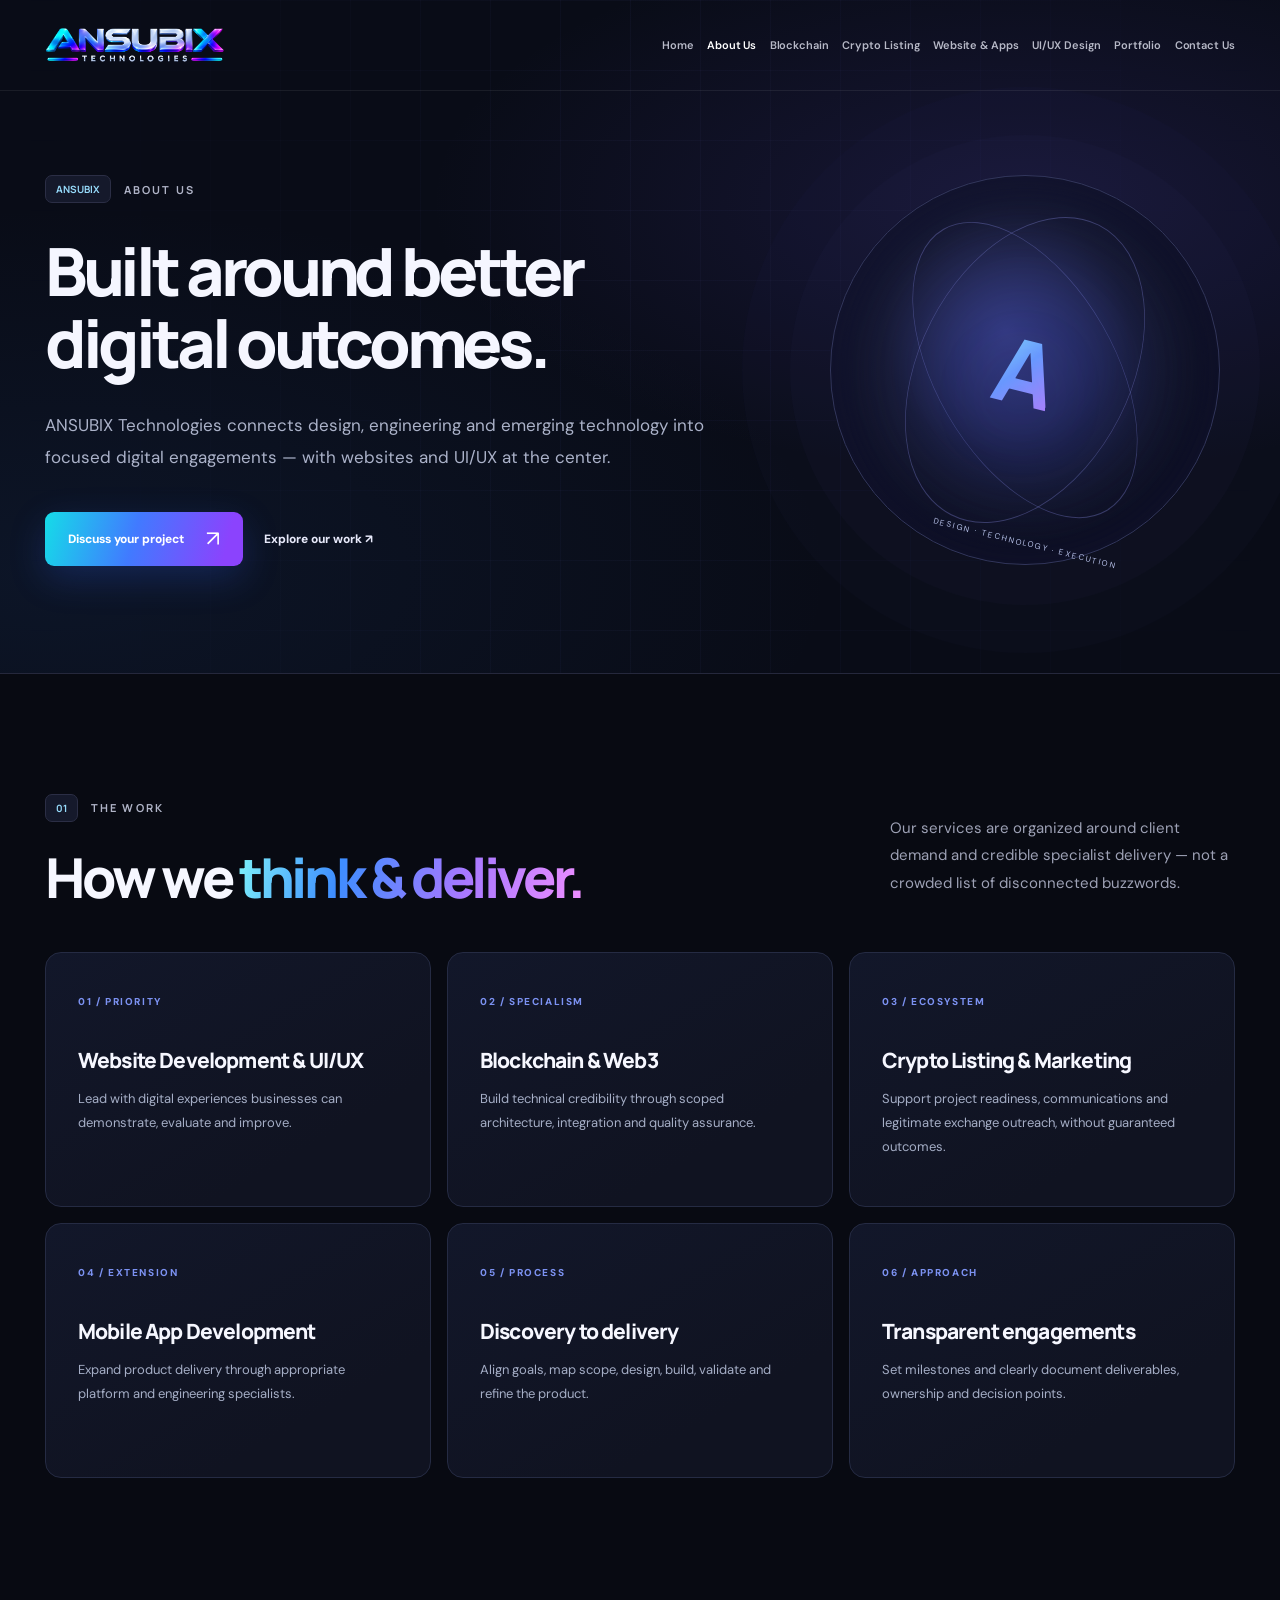
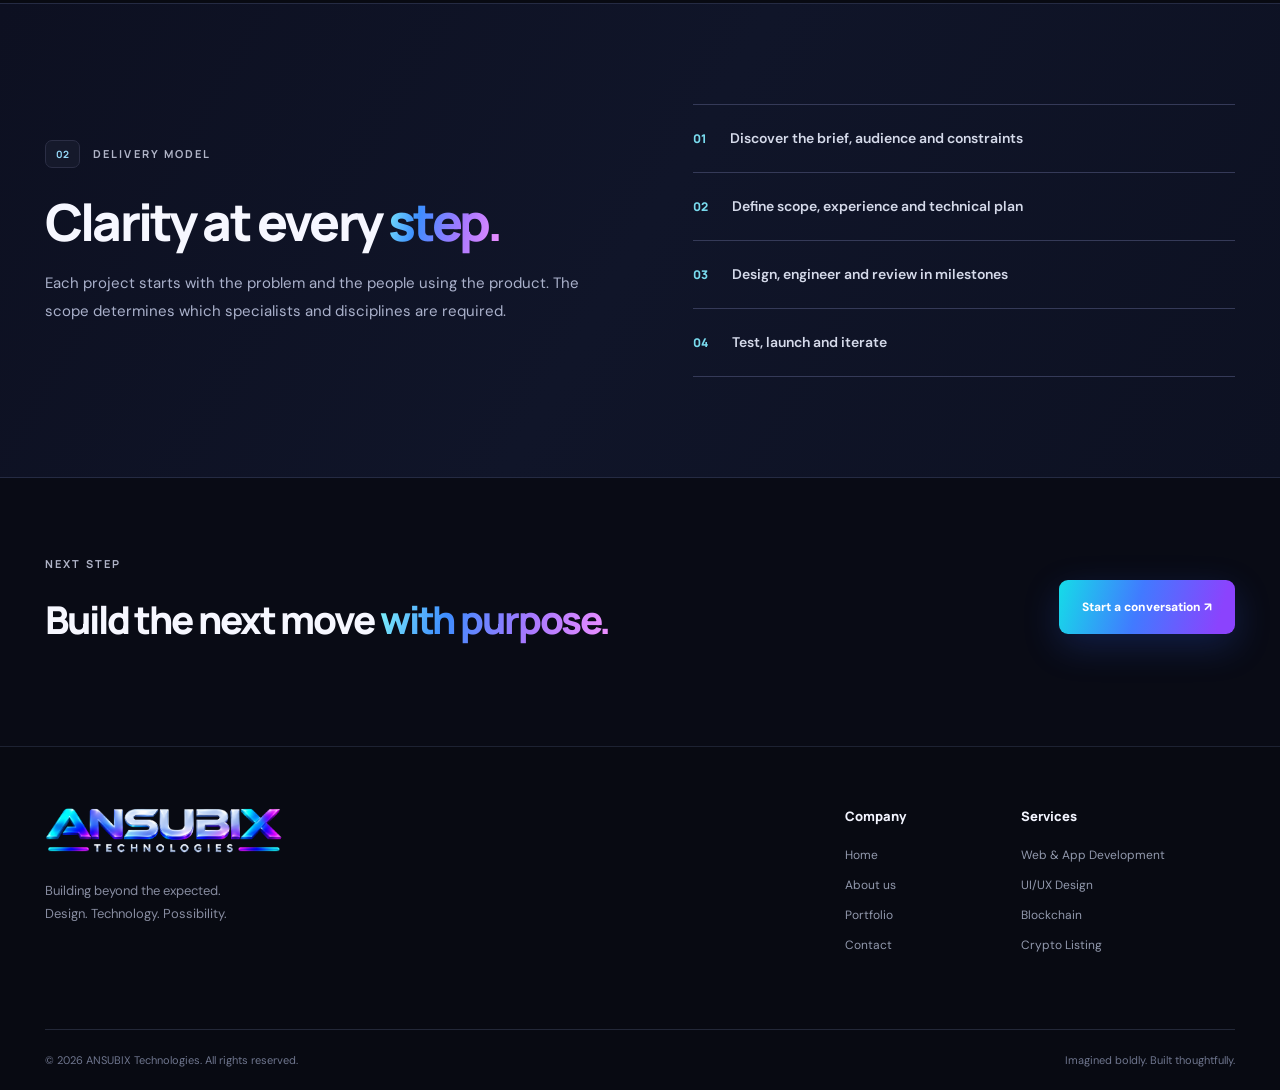
==== about.html @ 399b4d56 "Add files via upload" ====
<!DOCTYPE html>
<html lang="en"><head><meta charset="utf-8"><meta name="viewport" content="width=device-width, initial-scale=1"><meta name="theme-color" content="#080a12"><meta name="description" content="ANSUBIX Technologies connects design, engineering and emerging technology into focused digital engagements — with websites and UI/UX at the center."><title>Built around better digital outcomes. | ANSUBIX Technologies</title><link rel="icon" href="assets/images/brand-mark.svg" type="image/svg+xml"><link rel="preconnect" href="https://fonts.googleapis.com"><link rel="preconnect" href="https://fonts.gstatic.com" crossorigin><link href="https://fonts.googleapis.com/css2?family=DM+Sans:wght@400;500;600;700&family=Manrope:wght@400;500;600;700;800&display=swap" rel="stylesheet"><link rel="stylesheet" href="assets/css/style.css"><link rel="stylesheet" href="assets/css/inner-pages.css"></head>
<body class="interior-page"><a class="skip-link" href="#main">Skip to content</a><div class="site-shell"><header class="site-header" id="top">
<div class="container header-inner">
<a aria-label="ANSUBIX Technologies home" class="brand" href="index.html">
<img alt="ANSUBIX Technologies" height="46" src="assets/images/ansubix-wordmark.png" width="232"/>
</a>
<nav aria-label="Main navigation" class="main-nav" id="main-nav"><a href="index.html">Home</a><a aria-current="page" href="about.html">About Us</a><a href="blockchain-development.html">Blockchain</a><a href="crypto-listing.html">Crypto Listing</a><a href="website-app-development.html">Website &amp; Apps</a><a href="ui-ux-design.html">UI/UX Design</a><a href="portfolio.html">Portfolio</a><a href="contact.html">Contact Us</a><a class="nav-mobile-cta" href="contact.html">Start a project ↗</a></nav>
<a class="nav-cta" href="contact.html">Discuss a project ↗</a>
<button aria-controls="main-nav" aria-expanded="false" aria-label="Open menu" class="menu-toggle" type="button"><span></span><span></span><span></span></button>
</div>
</header>
<main id="main"><section class="page-hero"><div class="page-hero-mesh" aria-hidden="true"></div><div class="container page-hero-grid"><div class="page-hero-copy reveal"><p class="section-label"><span class="label-box">ANSUBIX</span> ABOUT US</p><h1>Built around better digital outcomes.</h1><p>ANSUBIX Technologies connects design, engineering and emerging technology into focused digital engagements — with websites and UI/UX at the center.</p><div class="hero-actions"><a class="btn btn-primary" href="contact.html">Discuss your project <span class="btn-arrow" aria-hidden="true">↗</span></a><a class="btn btn-ghost" href="portfolio.html">Explore our work ↗</a></div></div><div class="page-hero-visual reveal" aria-hidden="true"><div class="visual-halo"></div><div class="visual-mono">A</div><span class="visual-caption">DESIGN · TECHNOLOGY · EXECUTION</span></div></div></section>
<section class="section inner-content"><div class="container"><div class="section-heading-row reveal"><div><p class="section-label"><span class="label-box">01</span> THE WORK</p><h2>How we <span class="gradient-text">think & deliver.</span></h2></div><p class="section-lead">Our services are organized around client demand and credible specialist delivery — not a crowded list of disconnected buzzwords.</p></div><div class="detail-grid three-col"><div class="detail-card reveal"><span class="detail-card-number">01 / PRIORITY</span><h3>Website Development &amp; UI/UX</h3><p>Lead with digital experiences businesses can demonstrate, evaluate and improve.</p></div><div class="detail-card reveal"><span class="detail-card-number">02 / SPECIALISM</span><h3>Blockchain &amp; Web3</h3><p>Build technical credibility through scoped architecture, integration and quality assurance.</p></div><div class="detail-card reveal"><span class="detail-card-number">03 / ECOSYSTEM</span><h3>Crypto Listing &amp; Marketing</h3><p>Support project readiness, communications and legitimate exchange outreach, without guaranteed outcomes.</p></div><div class="detail-card reveal"><span class="detail-card-number">04 / EXTENSION</span><h3>Mobile App Development</h3><p>Expand product delivery through appropriate platform and engineering specialists.</p></div><div class="detail-card reveal"><span class="detail-card-number">05 / PROCESS</span><h3>Discovery to delivery</h3><p>Align goals, map scope, design, build, validate and refine the product.</p></div><div class="detail-card reveal"><span class="detail-card-number">06 / APPROACH</span><h3>Transparent engagements</h3><p>Set milestones and clearly document deliverables, ownership and decision points.</p></div></div></div></section><section class="section secondary-band" id="process"><div class="container split-detail"><div><p class="section-label"><span class="label-box">02</span> DELIVERY MODEL</p><h2>Clarity at every <span class="gradient-text">step.</span></h2><p class="inner-lead">Each project starts with the problem and the people using the product. The scope determines which specialists and disciplines are required.</p></div><div class="step-list"><div><b>01</b><span>Discover the brief, audience and constraints</span></div><div><b>02</b><span>Define scope, experience and technical plan</span></div><div><b>03</b><span>Design, engineer and review in milestones</span></div><div><b>04</b><span>Test, launch and iterate</span></div></div></div></section>
<section class="mini-cta"><div class="container mini-cta-content"><div><p class="section-label">NEXT STEP</p><h2>Build the next move <span class="gradient-text">with purpose.</span></h2></div><a href="contact.html" class="btn btn-primary">Start a conversation ↗</a></div></section></main><footer class="footer"><div class="container"><div class="footer-main"><div class="footer-brand"><img alt="ANSUBIX Technologies" height="48" src="assets/images/ansubix-wordmark.png" width="250"/><p>Building beyond the expected.<br/>Design. Technology. Possibility.</p></div><div class="footer-links"><div><strong>Company</strong><a href="index.html">Home</a><a href="about.html">About us</a><a href="portfolio.html">Portfolio</a><a href="contact.html">Contact</a></div><div><strong>Services</strong><a href="website-app-development.html">Web &amp; App Development</a><a href="ui-ux-design.html">UI/UX Design</a><a href="blockchain-development.html">Blockchain</a><a href="crypto-listing.html">Crypto Listing</a></div></div></div><div class="footer-bottom"><span>© <span id="year">2026</span> ANSUBIX Technologies. All rights reserved.</span><span>Imagined boldly. Built thoughtfully.</span></div></div></footer></div><script src="assets/js/main.js" defer></script></body></html>
---- assets/css/style.css ----
:root{--bg:#080a12;--bg2:#0b0e1a;--card:#101321;--border:rgba(199,207,255,.105);--text:#f6f7ff;--muted:#979bab;--cyan:#32eaf0;--blue:#367bff;--violet:#8850ff;--magenta:#df4cff;--green:#94f2b7;--max:1260px;--radius:24px}
*{box-sizing:border-box}html{scroll-behavior:smooth;scroll-padding-top:85px}body{margin:0;background:var(--bg);color:var(--text);font-family:'DM Sans',Arial,sans-serif;line-height:1.5;-webkit-font-smoothing:antialiased}a{color:inherit;text-decoration:none}button,input,textarea,select{font:inherit}button{cursor:pointer}img,svg{max-width:100%}::selection{background:#7164fc;color:#fff}.container{width:min(var(--max),calc(100% - 90px));margin-inline:auto}.site-shell{overflow:hidden}.skip-link{position:absolute;top:-60px;left:20px;z-index:200;background:white;color:black;padding:12px}.skip-link:focus{top:12px}.gradient-text{background:linear-gradient(105deg,#79eafa 3%,#3e8dff 30%,#a778ff 65%,#ec8eff 98%);background-clip:text;-webkit-background-clip:text;color:transparent}.section{padding:126px 0}.section-label{font:700 11px/1 'Manrope',sans-serif;letter-spacing:2.1px;color:#b0b4c7;display:flex;align-items:center;gap:13px;margin:0 0 24px}.label-box{font-size:10px;letter-spacing:0;background:#15192b;border:1px solid #2b2e45;color:#96dafa;padding:8px 10px;border-radius:7px}.section h2{font:800 clamp(40px,4.3vw,65px)/1.13 'Manrope',sans-serif;letter-spacing:-3.4px;margin:0}.section-heading-row{display:flex;align-items:flex-end;justify-content:space-between;gap:40px;margin-bottom:55px}.section-lead{max-width:345px;color:#9da1b5;font-size:15px;line-height:1.85;margin:0 0 10px}.reveal{opacity:1;transform:none;transition:opacity .8s ease,transform .8s cubic-bezier(.2,.8,.2,1)}.reveal.in-view{opacity:1;transform:translateY(0)}
/* navigation */
.site-header{height:91px;position:absolute;top:0;left:0;right:0;z-index:100;border-bottom:1px solid rgba(255,255,255,.07)}.site-header.scrolled{position:fixed;height:79px;background:rgba(8,10,18,.92);border-color:rgba(255,255,255,.09);backdrop-filter:blur(20px);-webkit-backdrop-filter:blur(20px)}.header-inner{height:100%;display:flex;align-items:center;justify-content:space-between;gap:40px}.brand{display:flex;align-items:center;min-width:218px}.brand img{width:218px;height:auto;display:block}.main-nav{display:flex;align-items:center;gap:37px;margin-left:auto}.main-nav>a{color:#b7b9c7;font-size:13px;font-weight:600;white-space:nowrap;transition:color .25s}.main-nav>a:hover,.main-nav>a:focus-visible{color:#fff}.nav-cta{display:inline-flex;gap:18px;align-items:center;border:1px solid rgba(136,145,207,.34);border-radius:100px;padding:13px 18px 13px 22px;font-weight:700;font-size:12px;white-space:nowrap;transition:background .2s,border-color .2s}.nav-cta span{font-size:18px;line-height:1}.nav-cta:hover{background:rgba(101,84,211,.2);border-color:#7469be}.nav-mobile-cta{display:none!important}.menu-toggle{display:none;border:0;color:white;background:none}
/* hero */
.hero{position:relative;min-height:818px;padding-top:91px;background:radial-gradient(ellipse at 69% 36%,rgba(32,38,103,.14),transparent 39%),linear-gradient(180deg,#090b15 0%,#080a12 93%);isolation:isolate}.hero-dots{position:absolute;inset:0;z-index:-1;background-image:radial-gradient(rgba(158,155,233,.13) .8px,transparent .8px);background-size:31px 31px;mask-image:linear-gradient(90deg,transparent 5%,black 45%,black 80%,transparent)}.hero-glow{position:absolute;pointer-events:none;filter:blur(120px);border-radius:50%;opacity:.3;z-index:-1}.hero-glow-one{width:530px;height:300px;right:5%;top:100px;background:#4048ec}.hero-glow-two{width:400px;height:200px;right:19%;bottom:60px;background:#8c29b4;opacity:.18}.hero-layout{min-height:665px;display:grid;grid-template-columns:1.09fr 1fr;align-items:center;gap:30px;position:relative}.hero-copy{padding-top:24px;z-index:5}.eyebrow{display:flex;align-items:center;gap:10px;font-size:10px;font-weight:700;letter-spacing:2.2px;color:#bfc2d9;white-space:nowrap}.status-dot{background:#74f3c1;width:7px;height:7px;box-shadow:0 0 12px #48d5ae;border-radius:50%}.eyebrow-line{height:1px;width:60px;background:linear-gradient(90deg,#4c527e,transparent)}.hero h1{font:800 clamp(54px,5.1vw,78px)/1.155 'Manrope',sans-serif;letter-spacing:-5px;margin:29px 0 24px;white-space:nowrap}.subtle-heading{color:#fff}.period{color:#8660fd}.hero-description{font-size:15px;line-height:1.9;color:#a3a7ba;max-width:553px;margin:0}.hero-actions{display:flex;gap:15px;align-items:center;margin-top:37px}.btn{display:inline-flex;align-items:center;justify-content:center;gap:22px;white-space:nowrap;border:0;font-size:12px;line-height:1;font-weight:800;min-height:54px;padding:0 23px;border-radius:9px;transition:transform .25s,box-shadow .25s,background .25s}.btn:hover{transform:translateY(-3px)}.btn-primary{background:linear-gradient(105deg,#15dce8 0%,#417aff 45%,#8b43fd 90%);color:#fff;box-shadow:0 12px 36px rgba(51,99,250,.22)}.btn-primary:hover{box-shadow:0 15px 38px rgba(92,80,255,.36)}.btn-arrow{font-size:22px;font-weight:400;line-height:0}.btn-ghost{padding:0 7px;background:transparent;color:#e7e9fa}.btn-ghost span{font-size:20px;font-weight:400}.btn-ghost:hover{color:#6bdfff}.hero-footnote{display:flex;align-items:center;gap:12px;font-size:11px;color:#8b8ea4;letter-spacing:.5px;margin-top:56px}.hero-footnote b{color:#5e6079;margin:0 5px;font-weight:400}.orbit-icon{font-size:20px;color:#7f83f9}.hero-scroll-row{height:60px;display:flex;align-items:center;gap:20px;color:#666d86;font-size:10px;letter-spacing:1.7px;font-weight:800}.scroll-line{width:95px;height:1px;background:linear-gradient(90deg,#434d8c,transparent)}.scroll-index{margin-left:auto;color:#777e94;letter-spacing:1px}
/* dimensional hero art */
.hero-art{height:590px;position:relative;overflow:visible;transform-style:preserve-3d;perspective:800px}.halo{position:absolute;top:50%;left:50%;border:1px solid rgba(76,114,253,.16);border-radius:50%;transform:translate(-50%,-50%) rotate(-22deg)}.halo-a{width:575px;height:490px}.halo-b{width:480px;height:390px;border-color:rgba(143,70,243,.2)}.halo-c{width:355px;height:290px;border-style:dashed;border-color:rgba(84,94,238,.18)}.grid-plane{position:absolute;left:-40px;right:-45px;bottom:35px;height:220px;transform:perspective(430px) rotateX(65deg);background:linear-gradient(90deg,transparent 49%,rgba(70,80,167,.22) 50%,transparent 51%),linear-gradient(0deg,transparent 49%,rgba(70,80,167,.22) 50%,transparent 51%);background-size:45px 45px;mask-image:radial-gradient(ellipse,black,transparent 66%);opacity:.65}.core-sphere{position:absolute;left:50%;top:48%;height:345px;width:345px;border-radius:50%;transform:translate(-50%,-50%) rotate(-18deg);background:radial-gradient(circle at 27% 16%,#c8a5ff 0%,#4acaf9 10%,#1c4fca 25%,#101b57 47%,#7b29c1 66%,#181238 87%);box-shadow:inset -30px -27px 55px rgba(0,0,0,.66),inset 20px 16px 28px rgba(108,230,255,.2),0 0 65px rgba(75,75,247,.19),0 22px 80px rgba(0,0,0,.3);animation:float 7s ease-in-out infinite}.core-sphere:before{content:'';position:absolute;inset:6px;border-radius:50%;border:1px solid rgba(191,247,255,.45);box-shadow:inset 0 0 22px rgba(117,120,255,.48)}.core-sphere:after{content:'';position:absolute;inset:60px;border:2px solid rgba(160,194,255,.3);border-radius:50%;box-shadow:0 0 30px rgba(69,149,255,.2)}.sphere-gloss{position:absolute;inset:24px 45px 45% 25px;border-radius:100% 100% 35% 45%;background:radial-gradient(ellipse at top,rgba(255,255,255,.38),rgba(149,253,255,.1) 33%,transparent 75%);filter:blur(11px);transform:rotate(-25deg)}.core-letter{font:800 195px/.9 'Manrope',sans-serif;position:absolute;left:50%;top:50%;transform:translate(-50%,-50%) rotate(18deg);color:transparent;background:linear-gradient(125deg,#95f5ff,#3666f1 40%,#d169fc 90%);-webkit-background-clip:text;background-clip:text;text-shadow:0 0 45px rgba(119,149,255,.12);filter:drop-shadow(0 9px 8px rgba(0,0,0,.45));z-index:3}.sphere-ring{position:absolute;left:-25%;top:35%;width:150%;height:42%;border-radius:50%;transform:rotate(-28deg);border:18px solid transparent;filter:drop-shadow(0 0 13px rgba(69,124,255,.55))}.sphere-ring-one{border-top-color:#25dbfa;border-left-color:#244be3;border-bottom-color:#a931fd;border-right-color:#5563ff;box-shadow:inset 0 7px 10px rgba(17,24,103,.5);opacity:.93}.sphere-ring-two{left:-17%;top:41%;width:134%;height:31%;border-width:3px;border-color:rgba(202,233,255,.45);transform:rotate(-28deg);filter:blur(1px)}.floating-card,.floating-pill{position:absolute;z-index:8;background:linear-gradient(160deg,rgba(28,33,64,.91),rgba(12,15,29,.88));border:1px solid rgba(141,147,226,.3);box-shadow:0 22px 35px rgba(0,0,0,.28),inset 0 1px rgba(255,255,255,.05);backdrop-filter:blur(20px)}.card-insight{left:-35px;top:202px;width:190px;height:162px;border-radius:15px;padding:17px;transform:rotate(-10deg);animation:float2 8s ease-in-out infinite}.mini-bar{font-size:7px;letter-spacing:1px;display:flex;align-items:center;gap:7px;color:#acb8d8;font-weight:700;white-space:nowrap}.mini-bar i{width:6px;height:6px;border-radius:50%;background:#56ead9}.micro-light{width:10px;height:2px;background:#5566c0;margin-left:auto}.micro-chart{display:flex;align-items:end;gap:6px;height:67px;margin:10px 0}.micro-chart span{flex:1;background:linear-gradient(0deg,#4735c8,#5addff);border-radius:3px 3px 0 0;box-shadow:0 0 12px rgba(62,166,255,.13)}.mini-caption{font-size:9px;color:#d5d9f8;display:flex;justify-content:space-between}.mini-caption span{color:#73e9ea}.card-build{right:-15px;bottom:120px;width:197px;height:75px;border-radius:14px;display:flex;align-items:center;gap:11px;padding:13px;transform:rotate(7deg);animation:float2 9s -3s ease-in-out infinite}.card-build-icon{width:41px;height:41px;background:linear-gradient(145deg,#394fdf,#a442df);border-radius:11px;display:grid;place-items:center;font-size:27px;color:white}.card-build small{display:block;font-size:8px;letter-spacing:1px;color:#8796bd;margin-bottom:5px}.card-build strong{font-size:11px;white-space:nowrap}.card-build em{font-style:normal;color:#82f9c1;font-size:8px;margin-left:4px}.floating-pill{border-radius:30px;padding:10px 15px;font-size:9px;font-weight:800;letter-spacing:1px;color:#dce3fb;white-space:nowrap}.pill-top{right:25px;top:98px;transform:rotate(8deg)}.pill-bottom{left:105px;bottom:54px;transform:rotate(-7deg)}.pill-pulse{display:inline-block;width:7px;height:7px;background:#7afacb;border-radius:50%;box-shadow:0 0 10px #6ef1d2;margin-right:7px}.pulse-cross{color:#ab86ff;margin-right:4px}.art-plus{position:absolute;color:#6c69a3;font-size:19px;font-weight:300}.plus-a{left:75px;top:85px}.plus-b{right:65px;bottom:85px}@keyframes float{0%,100%{transform:translate(-50%,-50%) rotate(-18deg)}50%{transform:translate(-50%,-53%) rotate(-13deg)}}@keyframes float2{0%,100%{translate:0 0}50%{translate:0 -12px}}
/* expertise ticker */
.capability-strip{height:80px;display:flex;align-items:center;background:#101321;border-block:1px solid rgba(164,169,235,.11);overflow:hidden;white-space:nowrap}.strip-track{display:flex;width:max-content;animation:marquee 45s linear infinite}.strip-content{display:flex;align-items:center;gap:33px;padding-right:33px}.strip-content span{font:800 12px 'Manrope',sans-serif;letter-spacing:1.8px;color:#c8c9d9}.strip-content i{font-style:normal;color:#6c5bea;font-size:20px}@keyframes marquee{to{transform:translateX(-50%)}}
/* service cards */
.expertise-section{background:radial-gradient(ellipse at 10% 100%,rgba(23,38,88,.1),transparent 36%)}.service-grid{display:grid;grid-template-columns:repeat(3,1fr);gap:16px}.service-card{min-height:267px;padding:26px 27px;border:1px solid var(--border);background:linear-gradient(145deg,#131623 0%,#10121e 100%);border-radius:16px;display:flex;flex-direction:column;justify-content:space-between;position:relative;overflow:hidden;transition:transform .3s,border-color .3s,box-shadow .3s}.service-card:hover{transform:translateY(-7px);border-color:rgba(94,145,248,.46);box-shadow:0 22px 70px rgba(0,0,0,.19)}.service-card:before{content:'';position:absolute;width:225px;height:225px;background:radial-gradient(circle,rgba(105,71,223,.13),transparent 68%);right:-90px;top:-90px;pointer-events:none}.service-card-top{display:flex;align-items:flex-start;justify-content:space-between;position:relative;z-index:1}.service-number{font-size:11px;letter-spacing:1.5px;color:#757c9b;font-weight:700}.service-icon{font-size:28px;font-weight:300;color:#9a87ff;display:flex;align-items:center;justify-content:center;width:50px;height:50px;border:1px solid #353459;background:linear-gradient(145deg,#242043,#15192a);border-radius:13px}.ai-icon{color:#5aebf4}.service-title-row{display:flex;align-items:center;justify-content:space-between;gap:8px}.service-card h3{font:800 20px/1.3 'Manrope',sans-serif;letter-spacing:-.8px;margin:0}.service-arrow{display:inline-grid;place-items:center;font-size:18px;font-weight:400;width:30px;height:30px;flex:none;border:1px solid #34394c;border-radius:50%;color:#aeb6d8;transition:transform .25s,background .25s}.service-card:hover .service-arrow{transform:translate(2px,-2px);background:#4359a4;color:#fff}.service-card p{font-size:12px;line-height:1.85;max-width:340px;color:#9a9eb2;margin:12px 0 17px}.service-tags{display:flex;gap:8px;flex-wrap:wrap}.service-tags span{font-size:9px;line-height:1.2;color:#afb5d4;background:rgba(107,109,164,.1);border:1px solid rgba(138,145,200,.11);border-radius:15px;padding:7px 10px}.featured-service{grid-column:span 2;grid-row:span 1;background:radial-gradient(ellipse at 80% 40%,rgba(61,48,143,.32),transparent 60%),linear-gradient(145deg,#13172a,#101421);min-height:295px}.featured-service .service-body{max-width:460px;position:relative;z-index:4}.featured-service h3{font-size:24px}.featured-service .service-visual{position:absolute;inset:50px 0 0 45%;pointer-events:none}.ai-field{position:relative;width:100%;height:100%}.ai-center{position:absolute;top:38%;left:51%;transform:translate(-50%,-50%);width:98px;height:98px;border-radius:28px;border:1px solid rgba(87,211,254,.65);background:linear-gradient(130deg,#16285f,#463bb7 55%,#b55cff);box-shadow:0 0 0 14px rgba(74,74,186,.09),0 0 45px rgba(88,76,223,.4),inset 0 1px 16px rgba(130,242,255,.23);font:800 39px 'Manrope';display:grid;place-items:center;rotate:-11deg}.ai-field svg{position:absolute;inset:-20px 0 0 -20px;width:115%;height:100%;overflow:visible}.ai-field svg path{fill:none;stroke:#566efc;stroke-width:1.3;opacity:.4}.ai-field svg path:last-child{stroke:#bd65fd;opacity:.5}.ai-node{position:absolute;width:10px;height:10px;border-radius:50%;background:#46dafc;box-shadow:0 0 14px #4c9fff}.node-1{top:9%;left:17%}.node-2{top:52%;left:25%;background:#c15bf9;box-shadow:0 0 14px #b75af9}.node-3{top:28%;right:10%}.node-4{bottom:24%;right:19%;background:#c15bf9;box-shadow:0 0 14px #b75af9}
/* product showcase */
.showcase-section{padding-top:50px;padding-bottom:133px}.showcase-shell{border:1px solid rgba(145,139,233,.22);border-radius:23px;background:radial-gradient(ellipse at 75% 30%,rgba(94,56,224,.25),transparent 58%),radial-gradient(ellipse at 12% 95%,rgba(24,108,182,.17),transparent 46%),linear-gradient(135deg,#14182d,#0b1020 75%);position:relative;overflow:hidden;padding:58px 60px 0}.showcase-shell:before{content:'';position:absolute;inset:0;opacity:.17;background-image:radial-gradient(#abafff .65px,transparent .65px);background-size:25px 25px;mask-image:linear-gradient(90deg,transparent,black)}.showcase-top{position:relative;z-index:2;display:flex;align-items:flex-start;justify-content:space-between}.showcase-top h2{font-size:clamp(38px,4vw,57px)}.showcase-top p:not(.section-label){max-width:530px;font-size:14px;color:#aeb4d2;line-height:1.8;margin:21px 0 22px}.concept-badge{border:1px solid rgba(163,172,244,.22);border-radius:100px;padding:11px 15px;font-size:9px;letter-spacing:1px;color:#a1a5c6;background:rgba(12,16,31,.6)}.inline-link{font-size:13px;font-weight:700;color:#e5efff;display:inline-flex;gap:14px;align-items:center;border-bottom:1px solid #6b7fca;padding-bottom:9px}.inline-link span{font-size:18px}.showcase-device{position:relative;margin:55px auto -73px;width:min(955px,96%);height:424px;border:1px solid rgba(167,180,255,.32);border-radius:16px;background:#080e1c;box-shadow:0 35px 95px rgba(0,0,0,.55),0 0 0 10px rgba(104,110,177,.05),0 0 90px rgba(83,98,242,.16);overflow:hidden;transform:perspective(1500px) rotateX(4deg);transform-origin:top}.device-top{height:41px;background:#121728;border-bottom:1px solid #242942;display:flex;align-items:center;justify-content:space-between;padding:0 18px;color:#8491ae;font-size:10px}.device-top>span{display:flex;gap:6px}.device-top i{width:8px;height:8px;border-radius:50%;background:#c55d74}.device-top i:nth-child(2){background:#dca364}.device-top i:nth-child(3){background:#63c697}.device-body{display:grid;grid-template-columns:66px 1fr;height:calc(100% - 41px)}.device-sidebar{display:flex;align-items:center;flex-direction:column;gap:14px;padding:18px 0;background:#0d1223;border-right:1px solid #22283e}.device-logo{font:900 21px 'Manrope';color:#62d6ef;display:flex;align-items:center;gap:2px;margin-bottom:14px}.device-logo span{font-size:10px;color:#a866ff}.side-icon{display:grid;place-items:center;width:32px;height:32px;border-radius:7px;color:#78819b;font-size:17px}.side-icon.active{background:#24306c;color:#9cbbff}.side-bottom{margin-top:auto;color:#76809b}.device-content{padding:24px 34px}.device-head{display:flex;justify-content:space-between}.device-head p{font:800 8px 'Manrope';letter-spacing:1.2px;color:#667895;margin:0 0 7px}.device-head h4{font:800 23px 'Manrope';letter-spacing:-1px;margin:0}.device-head h4 span{color:#8d69ef}.device-avatar{width:33px;height:33px;border-radius:50%;background:linear-gradient(135deg,#2779ce,#bd5ced);display:grid;place-items:center;font-size:10px;font-weight:800}.metrics{display:grid;grid-template-columns:repeat(3,1fr);gap:12px;margin:20px 0}.metric{min-height:93px;border:1px solid #222b46;border-radius:10px;background:#11192c;padding:14px 17px}.metric small{display:block;font-size:8px;letter-spacing:1px;color:#7682a0}.metric strong{display:block;font:800 24px 'Manrope';letter-spacing:-.7px;color:#fff;margin:7px 0 2px}.metric span{font-size:9px;color:#65809f}.metric .status-metric{font-size:21px;color:#72e4b4}.chart-row{display:grid;grid-template-columns:1.5fr .7fr;gap:13px}.main-chart,.side-widget{height:166px;border:1px solid #26304c;border-radius:11px;background:linear-gradient(145deg,#111932,#0f1526);padding:16px}.chart-heading{display:flex;justify-content:space-between;color:#d6e0f5;font-size:11px}.chart-bars{height:92px;display:flex;align-items:flex-end;gap:14px;padding:10px 5px 0;border-bottom:1px solid #2d3651;background:repeating-linear-gradient(0deg,transparent 0px,transparent 26px,#28314a 27px,#28314a 28px)}.chart-bars i{display:block;flex:1;max-width:23px;border-radius:3px 3px 0 0;background:linear-gradient(180deg,#54def7,#6750db)}.chart-bars i:nth-child(2n){background:linear-gradient(180deg,#987cfe,#4c52bb)}.chart-x{display:flex;justify-content:space-between;margin-top:5px;color:#6a7796;font-size:7px;letter-spacing:1px}.side-widget{position:relative;overflow:hidden;background:radial-gradient(circle at 90% 15%,#4835a0,transparent 65%),#111832}.side-widget small{font-size:8px;letter-spacing:1px;color:#a6a5cf}.assistant-logo{position:absolute;right:15px;top:18px;color:#9d99ff;font-size:25px}.side-widget strong{display:block;font:800 17px/1.2 'Manrope';margin:24px 0 9px}.side-widget p{font-size:10px;line-height:1.5;color:#979ab7;margin:0}
/* process */
.approach-section{background:linear-gradient(180deg,#090d16,#0c0f1b);border-block:1px solid rgba(210,210,255,.045)}.process-line{display:grid;grid-template-columns:repeat(4,1fr);border-top:1px solid rgba(149,159,204,.2);margin-top:70px}.process-step{padding:31px 24px 10px 0;position:relative;min-height:258px}.process-step:not(:last-child){border-right:1px solid rgba(149,159,204,.14);padding-right:28px;margin-right:28px}.process-step:before{content:'';width:8px;height:8px;border-radius:50%;background:#6178e4;position:absolute;top:-5px;left:0;box-shadow:0 0 17px rgba(101,95,245,.8)}.step-index{font-size:12px;letter-spacing:1px;color:#8c94c1;display:flex;justify-content:space-between;font-weight:800}.step-index span{color:#555f84}.step-art{font:400 52px 'Manrope';color:#9a7cff;line-height:1.2;margin:20px 0 13px;text-shadow:0 0 30px rgba(124,85,245,.3)}.process-step:nth-child(1) .step-art{color:#65eafa}.process-step:nth-child(3) .step-art{color:#717ffc}.process-step h3{font:800 21px 'Manrope';letter-spacing:-.7px;margin:0 0 8px}.process-step p{font-size:12px;line-height:1.8;color:#9599ad;margin:0;max-width:200px}
/* philosophy */
.philosophy-section{padding:150px 0}.philosophy-grid{display:grid;grid-template-columns:1fr 1fr;align-items:center;gap:100px}.philosophy-art-frame{aspect-ratio:1/.95;background:radial-gradient(circle at 50% 45%,#23276e 0%,#16122e 34%,#0c1020 75%);border:1px solid #292947;border-radius:18px;position:relative;overflow:hidden;box-shadow:0 35px 80px rgba(0,0,0,.24)}.philosophy-art-frame:after{content:'';position:absolute;inset:0;background:radial-gradient(circle at 50% 48%,transparent 25%,rgba(0,0,0,.28) 90%)}.corner-tag{position:absolute;top:24px;left:24px;color:#a7a9cc;font:700 9px 'Manrope';letter-spacing:2px;z-index:3}.abstract-disc{position:absolute;width:280px;height:280px;border:1px solid rgba(140,141,253,.22);border-radius:50%;top:18%;left:24%;box-shadow:0 0 0 35px rgba(117,91,230,.045),0 0 0 75px rgba(117,91,230,.026)}.abstract-ribbon{position:absolute;width:305px;height:335px;border:56px solid transparent;border-radius:46% 54% 55% 45%;transform:rotate(35deg);left:25%;top:16%;filter:drop-shadow(0 20px 16px rgba(0,0,0,.3));box-shadow:inset 3px 5px 11px rgba(255,255,255,.15)}.ribbon-one{border-top-color:#37ecf5;border-left-color:#3b65ec;border-right-color:#8a45e9;border-bottom-color:#c84fee;transform:rotate(36deg) skew(-7deg,-3deg)}.ribbon-two{width:205px;height:350px;left:33%;top:11%;border-width:30px;border-top-color:rgba(228,182,255,.85);border-left-color:#432bd1;border-right-color:#186bea;border-bottom-color:#3423a9;transform:rotate(-38deg);opacity:.9}.philosophy-art-footer{position:absolute;bottom:23px;left:23px;right:23px;z-index:3;display:flex;justify-content:space-between;color:#9095bb;letter-spacing:1px;font-size:9px;font-weight:800}.philosophy-lead{font-size:18px!important;color:#eeeefe!important;font-weight:700;margin-top:24px!important}.philosophy-copy>p:not(.section-label){font-size:14px;line-height:1.9;color:#9ea2b6;max-width:510px;margin:17px 0}.philosophy-highlights{margin-top:27px;border-top:1px solid #232839}.philosophy-highlights>div{display:grid;grid-template-columns:30px 1fr;column-gap:10px;align-items:center;padding:15px 0;border-bottom:1px solid #232839}.philosophy-highlights span{font-size:19px;color:#8a86ed;grid-row:span 2}.philosophy-highlights strong{font:700 13px 'Manrope'}.philosophy-highlights small{font-size:11px;color:#878da8;margin-top:2px}
/* contact */
.contact-section{padding-top:25px;padding-bottom:110px}.contact-panel{background:radial-gradient(circle at 23% 100%,rgba(68,55,167,.33),transparent 48%),radial-gradient(circle at 81% 17%,rgba(34,90,163,.13),transparent 42%),#111429;border:1px solid #302e57;border-radius:22px;padding:65px;display:grid;grid-template-columns:1.1fr .82fr;gap:75px;position:relative;overflow:hidden}.contact-halo{position:absolute;width:400px;height:400px;border:1px solid rgba(139,116,255,.12);border-radius:50%;left:-200px;bottom:-275px}.contact-halo-b{width:480px;height:480px;left:-220px;bottom:-310px}.contact-copy{position:relative;z-index:1;display:flex;flex-direction:column;align-items:flex-start}.contact-copy h2{font-size:clamp(39px,4.25vw,62px);letter-spacing:-3.9px;margin-top:30px}.contact-copy h2 span{color:#fff}.contact-copy h2 em{font-style:normal;color:transparent;background:linear-gradient(100deg,#69eaf4,#6c79ff 48%,#df7cf7);-webkit-background-clip:text;background-clip:text}.contact-copy>p:not(.section-label){font-size:14px;color:#a8aec7;line-height:1.8;max-width:355px;margin:27px 0}.contact-signature{margin-top:auto;padding-top:55px;display:flex;align-items:center;gap:10px;color:#8b91af;font-size:10px;letter-spacing:1.4px;font-weight:700}.signature-dot{width:7px;height:7px;background:#68dbf4;border-radius:50%;box-shadow:0 0 12px #53dcf4}.contact-form{position:relative;z-index:2;background:#0d1020;border:1px solid #303550;border-radius:15px;padding:28px 30px;display:flex;flex-direction:column;box-shadow:0 25px 60px rgba(0,0,0,.22)}.form-heading{display:flex;justify-content:space-between;align-items:center;margin-bottom:24px}.form-heading strong{font:800 18px 'Manrope'}.form-heading span{font-size:25px;color:#8c80f4}.contact-form label{font-size:11px;font-weight:700;color:#cbd0e2;margin-bottom:7px}.contact-form input,.contact-form textarea,.contact-form select{width:100%;border:1px solid #2e344d;border-radius:7px;color:#eef0fb;background:#151a2a;padding:11px 13px;outline:none;font-size:12px;margin-bottom:16px;transition:border-color .2s}.contact-form textarea{resize:vertical;min-height:76px}.contact-form input:focus,.contact-form select:focus,.contact-form textarea:focus{border-color:#7e89f3;box-shadow:0 0 0 3px rgba(116,110,247,.15)}.contact-form input::placeholder,.contact-form textarea::placeholder{color:#697189}.contact-form select:invalid{color:#697189}.contact-form select option{color:#eaefff;background:#151a2a}.form-submit{width:100%;min-height:49px;background:linear-gradient(100deg,#2969f2,#8a4bfc);justify-content:space-between;color:white;margin-top:2px}.form-submit span{font-size:20px;font-weight:400}.form-note{font-size:10px;color:#78829a;line-height:1.6;margin:12px 0 0}.form-note.success{color:#83efbe}.form-note.error{color:#ffb0aa}
/* footer */
.footer{border-top:1px solid #1d2232;background:#080a12;padding:60px 0 22px}.footer-main{display:flex;justify-content:space-between;gap:70px;padding-bottom:75px}.footer-brand img{width:238px;height:auto}.footer-brand p{font-size:13px;line-height:1.8;color:#878ca0;margin:18px 0}.footer-links{display:flex;gap:115px;margin-right:70px}.footer-links>div{display:flex;flex-direction:column;gap:12px}.footer-links strong{font:800 13px 'Manrope';margin-bottom:9px;color:#f3f5ff}.footer-links a{font-size:12px;color:#9299ad;transition:color .2s}.footer-links a:hover{color:#62e6f5}.footer-bottom{display:flex;justify-content:space-between;align-items:center;gap:20px;border-top:1px solid #232838;padding-top:22px;color:#6f768e;font-size:11px}
@media(min-width:1650px){:root{--max:1380px}.hero h1{font-size:83px}.hero-layout{grid-template-columns:1.04fr 1fr}.hero{min-height:870px}.hero-layout{min-height:720px}}
@media(max-width:1200px){.container{width:min(100% - 60px,1140px)}.main-nav{gap:24px}.header-inner{gap:25px}.hero h1{font-size:clamp(48px,5.2vw,69px);letter-spacing:-3.7px}.hero-art{scale:.86;transform-origin:center}.card-insight{left:-5px}.showcase-shell{padding:50px 40px 0}.contact-panel{padding:48px;gap:38px}.philosophy-grid{gap:55px}}
@media(max-width:980px){.site-header{height:76px}.site-header.scrolled{height:70px}.brand{min-width:180px}.brand img{width:190px}.nav-cta{display:none}.menu-toggle{width:40px;height:40px;display:flex;flex-direction:column;justify-content:center;gap:5px;align-items:center;z-index:101}.menu-toggle span{display:block;width:23px;height:2px;border-radius:2px;background:#edf4ff;transition:.2s}.menu-toggle[aria-expanded=true] span:nth-child(1){transform:translateY(7px) rotate(45deg)}.menu-toggle[aria-expanded=true] span:nth-child(2){opacity:0}.menu-toggle[aria-expanded=true] span:nth-child(3){transform:translateY(-7px) rotate(-45deg)}.main-nav{display:none;position:absolute;left:0;right:0;top:100%;padding:22px 30px 30px;background:#101322;border-bottom:1px solid #2c3155;box-shadow:0 30px 50px rgba(0,0,0,.35)}.main-nav.open{display:flex;flex-direction:column;align-items:flex-start;gap:20px}.main-nav>a{font-size:15px}.main-nav>.nav-mobile-cta{display:block!important;color:#84dfff}.hero{padding-top:76px}.hero-layout{grid-template-columns:1fr;min-height:auto;gap:5px;padding-top:92px}.hero-copy{text-align:center}.eyebrow{justify-content:center}.hero h1{font-size:clamp(52px,7vw,78px);letter-spacing:-3.7px}.hero-description{margin-inline:auto;max-width:610px}.hero-actions{justify-content:center}.hero-footnote{justify-content:center;margin-top:30px}.hero-art{width:min(600px,100%);margin:-45px auto -20px;scale:.9;height:510px}.hero-scroll-row{padding-bottom:14px}.section{padding-block:100px}.section h2{font-size:clamp(37px,5vw,56px)}.service-grid{grid-template-columns:repeat(2,1fr)}.featured-service{grid-column:span 2}.process-line{grid-template-columns:repeat(2,1fr);row-gap:40px}.process-step:nth-child(2){border-right:0;margin-right:0}.philosophy-grid{grid-template-columns:1fr 1fr;gap:40px}.philosophy-art-frame{aspect-ratio:1/.97}.philosophy-copy h2{font-size:43px}.philosophy-section{padding-block:105px}.contact-panel{grid-template-columns:1fr 1fr;padding:38px;gap:25px}.contact-copy h2{font-size:40px;letter-spacing:-2.5px}.contact-form{padding:23px}.footer-links{margin-right:0;gap:50px}}
@media(max-width:700px){.container{width:calc(100% - 36px)}.hero{min-height:auto}.hero-layout{padding-top:67px;gap:12px}.eyebrow{font-size:8px;letter-spacing:1.1px}.eyebrow-line{width:20px}.hero h1{font-size:clamp(38px,10.2vw,62px);letter-spacing:-2.5px;margin:22px 0 19px;line-height:1.2}.hero-description{font-size:13px;line-height:1.8}.hero-actions{margin-top:24px;gap:10px}.btn{min-height:48px;padding:0 14px;font-size:11px;gap:9px}.btn-ghost{padding:0 5px}.hero-footnote{font-size:9px;letter-spacing:0;margin-top:28px}.hero-art{height:400px;margin:-12px auto 0;scale:.69;transform-origin:50% 4%;width:580px;max-width:none;left:50%;margin-left:-290px}.hero-scroll-row{height:43px;margin-top:-91px}.capability-strip{height:62px}.strip-content span{font-size:10px}.strip-content{gap:21px;padding-right:21px}.section{padding:85px 0}.section h2{letter-spacing:-2px;font-size:clamp(35px,8vw,48px)}.section-heading-row{flex-direction:column;align-items:flex-start;gap:19px;margin-bottom:28px}.section-lead{max-width:520px;font-size:13px}.section-label{margin-bottom:21px;font-size:10px}.service-grid{grid-template-columns:1fr;gap:13px}.featured-service{grid-column:auto;min-height:335px}.service-card{min-height:237px}.featured-service .service-body{max-width:100%;z-index:3}.featured-service .service-visual{inset:40px 0 80px 30%;opacity:.62}.featured-service .service-body p{max-width:320px}.featured-service h3{font-size:20px}.service-card h3{font-size:19px}.showcase-section{padding-top:0}.showcase-shell{padding:32px 23px 0;min-height:650px}.showcase-top{flex-direction:column;gap:22px}.showcase-top h2{font-size:36px}.showcase-top p:not(.section-label){font-size:12px}.concept-badge{font-size:8px}.showcase-device{width:770px;max-width:none;height:420px;left:50%;margin-left:-385px;margin-top:35px;transform:perspective(800px) rotateX(6deg) scale(.78);transform-origin:top center}.approach-section{padding-block:83px}.process-line{grid-template-columns:1fr 1fr;gap:18px 14px;margin-top:45px}.process-step{min-height:225px;padding-top:28px!important;padding-right:0!important;margin-right:0!important}.process-step:nth-child(2n+1){border-right:1px solid #272b3e;padding-right:14px!important}.process-step:not(:last-child){margin-right:0}.process-step p{font-size:11px}.step-art{font-size:37px;margin:15px 0}.process-step h3{font-size:18px}.philosophy-section{padding-block:85px}.philosophy-grid{grid-template-columns:1fr;gap:35px}.philosophy-art-frame{aspect-ratio:1/.72;max-width:540px}.abstract-ribbon{top:5%;left:24%}.ribbon-two{top:0}.abstract-disc{top:5%}.philosophy-copy h2{font-size:40px}.philosophy-copy>p:not(.section-label){font-size:13px}.contact-section{padding-top:5px;padding-bottom:75px}.contact-panel{grid-template-columns:1fr;gap:26px;padding:31px 22px}.contact-copy h2{font-size:40px;margin-top:12px}.contact-copy>p:not(.section-label){margin:19px 0}.contact-signature{padding-top:7px;font-size:9px}.contact-form{padding:23px}.footer{padding-top:45px}.footer-main{flex-direction:column;gap:33px;padding-bottom:40px}.footer-links{gap:70px}.footer-bottom{flex-direction:column;align-items:flex-start;font-size:10px}.footer-brand img{width:230px}}
@media(max-width:360px){.hero h1{font-size:37px}.hero-actions{flex-direction:column;align-items:stretch}.hero-art{scale:.58}.hero-scroll-row{margin-top:-130px}.process-line{grid-template-columns:1fr}.process-step:nth-child(n){border-right:0;border-bottom:1px solid #292c42;min-height:auto;padding-bottom:20px}.showcase-shell{min-height:580px}.showcase-device{transform:perspective(800px) rotateX(6deg) scale(.67)}.contact-copy h2{font-size:35px}}
@media(prefers-reduced-motion:reduce){*,*:before,*:after{animation-duration:.01ms!important;animation-iteration-count:1!important;scroll-behavior:auto!important;transition-duration:.01ms!important}.reveal{opacity:1;transform:none}}
/* Final layout refinements */
@media(min-width:981px){.hero-layout{grid-template-columns:1.16fr 1fr}.hero h1{font-size:clamp(54px,4.6vw,70px)}.featured-service{grid-row:span 2;min-height:550px}.featured-service .service-visual{inset:45px 0 125px 18%}.featured-service .ai-center{width:145px;height:145px;border-radius:36px;font-size:56px;top:43%}}
@media(min-width:701px) and (max-width:980px){.hero h1{font-size:clamp(49px,6.2vw,70px)}.featured-service{grid-row:span 1}.service-card:last-child{grid-column:span 2}}
@media(max-width:700px){.hero h1{font-size:clamp(30px,8.4vw,55px)}.featured-service{grid-row:span 1}.service-card:last-child{grid-column:auto}}

.js-enabled .reveal:not(.in-view){opacity:0;transform:translateY(24px)}

/* ANSUBIX eight-page navigation and service hierarchy */
.header-inner{gap:18px}.brand{min-width:180px}.brand img{width:180px}.main-nav{gap:clamp(10px,1.04vw,20px)}.main-nav>a{font-size:11px;letter-spacing:-.06px}.main-nav>a[aria-current="page"]{color:#fff}.nav-cta{font-size:11px;padding:12px 14px}
.service-title-row a:not(.service-arrow){color:inherit}.service-title-row a:hover{color:#80e5f5}
@media(min-width:981px) and (max-width:1390px){.nav-cta{display:none}}
@media(max-width:980px){.brand{min-width:180px}.brand img{width:190px}.main-nav{gap:19px}.main-nav>a{font-size:15px}}
@media(max-width:700px){.main-nav{max-height:calc(100vh - 75px);overflow-y:auto}.main-nav>a{font-size:14px}.featured-service .ai-center{font-size:38px}}
---- assets/css/inner-pages.css ----
.interior-page{background:#080a12}.interior-page .site-header{position:absolute}.interior-page .site-header.scrolled{position:fixed}.page-hero{position:relative;padding:175px 0 107px;min-height:640px;overflow:hidden;border-bottom:1px solid #25283c;background:radial-gradient(ellipse at 80% 30%,rgba(80,64,175,.20),transparent 41%),radial-gradient(ellipse at 4% 85%,rgba(34,77,139,.14),transparent 45%),#090c17}.page-hero-mesh{pointer-events:none;position:absolute;inset:0;background-image:linear-gradient(rgba(142,149,255,.04) 1px,transparent 1px),linear-gradient(90deg,rgba(142,149,255,.04) 1px,transparent 1px);background-size:70px 70px;mask-image:linear-gradient(90deg,transparent,#000 50%,transparent)}.page-hero-grid{display:grid;grid-template-columns:minmax(0,1.25fr) minmax(300px,.75fr);align-items:center;gap:70px;position:relative;z-index:1}.page-hero-copy .section-label{margin-bottom:32px}.page-hero h1{font:800 clamp(48px,5.2vw,82px)/1.085 'Manrope',sans-serif;letter-spacing:-.065em;max-width:880px;margin:0;color:#f5f6ff}.page-hero-copy>p:not(.section-label){font-size:17px;color:#abb2c9;line-height:1.83;max-width:670px;margin:31px 0 0}.page-hero .hero-actions{margin-top:39px;display:flex;flex-wrap:wrap;gap:14px}.page-hero-visual{width:min(390px,100%);margin:auto;aspect-ratio:1;background:radial-gradient(circle at 45% 40%,#303466 0%,#171a32 39%,#0e1121 69%);border:1px solid #32365c;border-radius:50%;display:flex;align-items:center;justify-content:center;position:relative;box-shadow:0 0 0 40px rgba(66,65,143,.045),0 0 0 88px rgba(66,65,143,.035),inset 0 0 65px rgba(16,15,48,.9);transform:rotate(-14deg)}.page-hero-visual:before,.page-hero-visual:after{content:'';position:absolute;inset:8%;border:1px solid rgba(142,147,240,.32);border-radius:50%;transform:rotate(60deg) scaleY(.55)}.page-hero-visual:after{transform:rotate(-63deg) scaleY(.65)}.visual-halo{position:absolute;inset:22%;border-radius:50%;filter:blur(37px);background:rgba(67,87,244,.20)}.visual-mono{position:relative;z-index:1;font:800 clamp(64px,7vw,115px) 'Manrope',sans-serif;letter-spacing:-.14em;padding-right:.12em;color:transparent;background:linear-gradient(130deg,#8ceef6,#699aff 47%,#be79fa);background-clip:text;-webkit-background-clip:text;text-shadow:0 20px 70px rgba(111,93,224,.18);transform:rotate(14deg)}.visual-caption{position:absolute;bottom:4%;font-size:8px;letter-spacing:.2em;color:#b5bfe6;transform:rotate(14deg)}.inner-content{padding:120px 0 125px}.inner-content .section-heading-row{margin-bottom:44px}.detail-grid{display:grid;grid-template-columns:repeat(3,1fr);gap:16px}.detail-card{min-height:255px;padding:35px 32px;border:1px solid #252b43;border-radius:16px;background:linear-gradient(150deg,#12172a,#101321 73%);transition:transform .25s,border-color .25s}.detail-card:hover{transform:translateY(-4px);border-color:#5d71d8}.detail-card-number{font-size:10px;color:#7c92f2;letter-spacing:.16em;font-weight:800}.detail-card h3{font:800 21px/1.25 'Manrope',sans-serif;letter-spacing:-.04em;margin:35px 0 14px}.detail-card p{font-size:13px;line-height:1.85;color:#a5aec6;margin:0}.secondary-band{padding:100px 0;border-block:1px solid #252b43;background:linear-gradient(120deg,#0d1021,#101529,#0d1122)}.split-detail{display:grid;grid-template-columns:minmax(0,1fr) minmax(0,1fr);gap:105px;align-items:center}.split-detail h2{font:800 clamp(41px,4vw,61px)/1.14 'Manrope';letter-spacing:-.055em;margin:0 0 20px}.inner-lead{font-size:15px;line-height:1.85;color:#aab1cb;max-width:550px}.step-list{border-top:1px solid #353a58}.step-list>div{display:flex;gap:24px;border-bottom:1px solid #353a58;padding:23px 0;align-items:center}.step-list b{font:800 12px 'Manrope';color:#79dbee}.step-list span{font-size:14px;font-weight:600;color:#d5daea}.feature-panel{padding:40px;background:linear-gradient(150deg,#131b35,#12132b);border:1px solid #34416c;border-radius:20px}.small-overline,.concept-label{color:#90a3f9;font-size:10px;font-weight:800;letter-spacing:.09em}.feature-panel h3{font:800 26px 'Manrope';letter-spacing:-.04em;margin:18px 0}.feature-panel p{font-size:14px;color:#acb6d1;line-height:1.85}.feature-panel .inline-link{display:inline-block;margin-top:19px}.mini-cta{padding:80px 0 90px;background:#090b15}.mini-cta-content{display:flex;justify-content:space-between;align-items:center;gap:30px}.mini-cta h2{font:800 clamp(32px,3vw,44px) 'Manrope';letter-spacing:-.055em;margin:10px 0}.portfolio-grid{display:grid;grid-template-columns:repeat(3,1fr);gap:19px}.portfolio-tile{border:1px solid #2a2e48;border-radius:17px;overflow:hidden;background:#111424}.portfolio-tile-art{height:250px;position:relative;background:radial-gradient(circle at 60% 49%,#333978,#1a1d3f 51%,#111428 100%);display:flex;align-items:center;justify-content:center;overflow:hidden}.portfolio-tile-art:before{content:'';position:absolute;inset:22px;border:1px solid #45518a;border-radius:9px;transform:perspective(300px) rotateY(-12deg)}.portfolio-tile-art:after{content:'';position:absolute;right:15%;bottom:-100px;width:260px;height:260px;background:rgba(91,185,241,.11);filter:blur(50px);border-radius:50%}.portfolio-tile-art.art-2{background:radial-gradient(circle at 60% 49%,#294757,#142d3d 51%,#111428 100%)}.portfolio-tile-art.art-3{background:radial-gradient(circle at 60% 49%,#51356f,#2b2243 51%,#111428 100%)}.portfolio-tile-art>strong{font:800 73px 'Manrope';letter-spacing:-.10em;color:#aebdff;position:relative;z-index:2}.portfolio-mini{position:absolute;left:43px;top:43px;font-size:8px;letter-spacing:.1em;color:#bdcaf6}.portfolio-tile-copy{padding:29px 27px 32px}.portfolio-tile-copy h3{font:800 20px 'Manrope';margin:16px 0 9px}.portfolio-tile-copy p{font-size:13px;line-height:1.75;color:#9fa8c1}.portfolio-tile-copy .inline-link{margin-top:15px;display:inline-block}.contact-interior{display:grid;grid-template-columns:minmax(0,1fr) minmax(340px,1fr);gap:80px;align-items:start}.contact-explainer h2{font:800 clamp(40px,4.3vw,63px)/1.15 'Manrope';letter-spacing:-.055em}.contact-explainer>p:not(.section-label){font-size:14px;line-height:1.8;color:#aab2ca}.contact-explainer .step-list{margin-top:30px}.form-warning{margin-top:32px!important;border-left:2px solid #b989f9;padding:15px 19px;background:#181429;color:#b9b1ce!important;font-size:12px!important}.contact-interior-form .contact-form{padding:40px;background:#12172a}.contact-interior-form .form-heading strong{font-size:23px}
@media(max-width:1200px){.page-hero-grid{gap:40px}.detail-card{padding:28px 24px}.portfolio-grid{gap:13px}.contact-interior{gap:35px}}
@media(max-width:980px){.page-hero{padding:144px 0 85px;min-height:0}.page-hero-grid{grid-template-columns:1fr;gap:60px}.page-hero-visual{width:min(330px,65vw)}.detail-grid,.portfolio-grid{grid-template-columns:repeat(2,1fr)}.split-detail{gap:40px}.inner-content{padding:95px 0}.contact-interior{grid-template-columns:1fr}.contact-interior-form{max-width:720px}}
@media(max-width:700px){.page-hero{padding:119px 0 75px}.page-hero h1{font-size:clamp(37px,9.2vw,55px);letter-spacing:-.055em}.page-hero-copy>p:not(.section-label){font-size:13px}.page-hero-grid{gap:55px}.page-hero-visual{width:min(270px,63vw)}.visual-mono{font-size:65px}.visual-caption{font-size:6px;letter-spacing:.06em}.inner-content{padding:75px 0}.detail-grid,.portfolio-grid,.split-detail{grid-template-columns:1fr}.detail-card{min-height:210px}.secondary-band{padding:70px 0}.mini-cta-content{align-items:flex-start;flex-direction:column}.mini-cta h2{font-size:32px}.contact-interior-form .contact-form{padding:25px}.contact-explainer h2{font-size:42px}.split-detail{gap:35px}.page-hero .hero-actions{align-items:flex-start}.page-hero .btn{font-size:11px}}
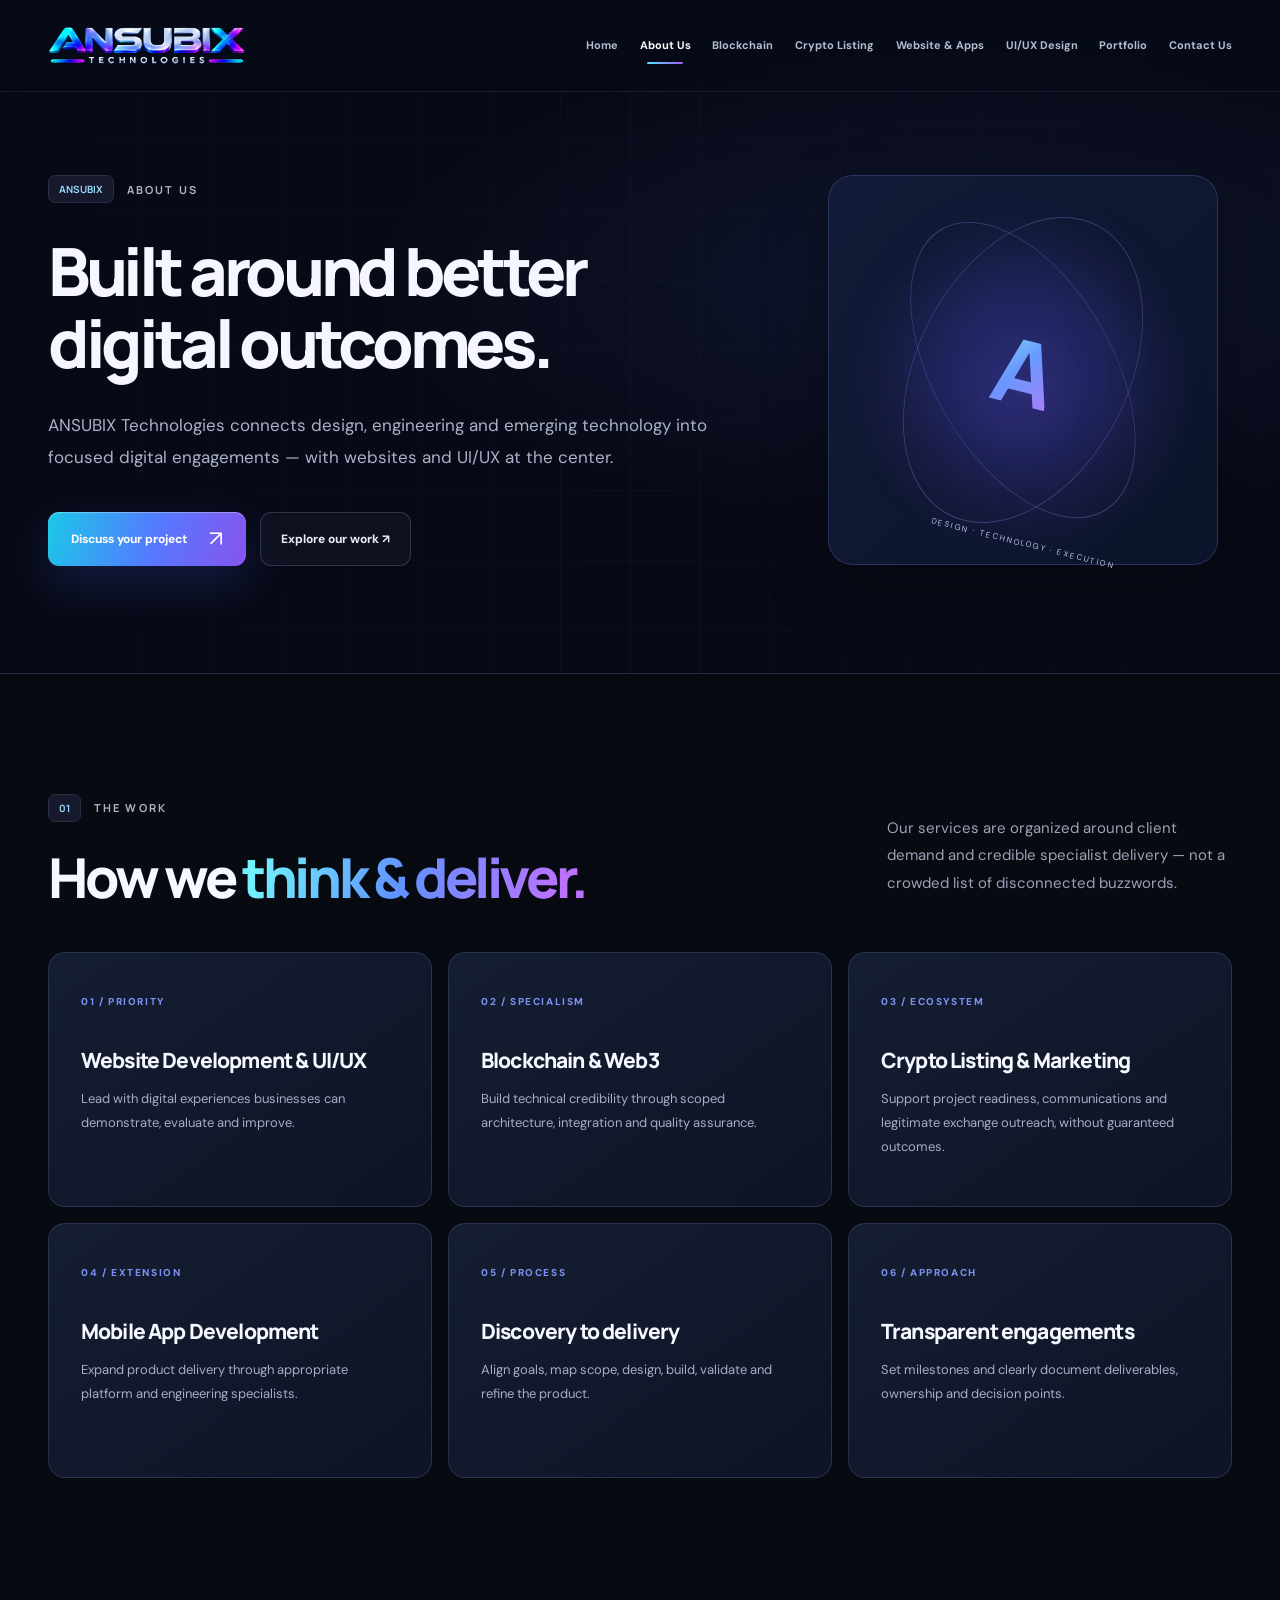
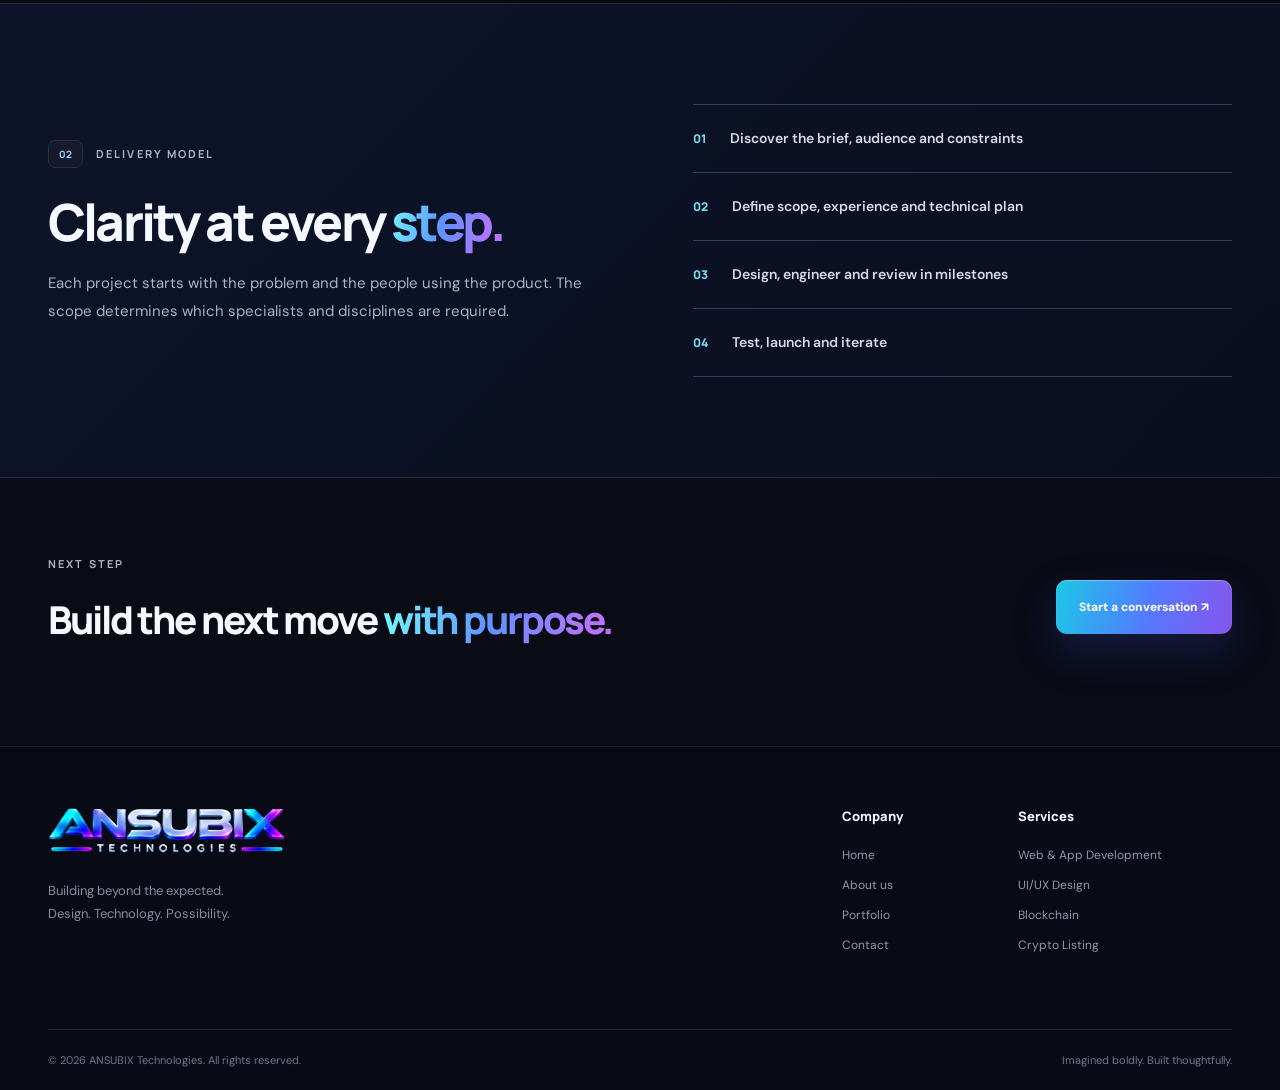
==== commit a4218cbe: "Add files via upload" ====
--- a/about.html
+++ b/about.html
@@ -1,9 +1,10 @@
 <!DOCTYPE html>
-<html lang="en"><head><meta charset="utf-8"><meta name="viewport" content="width=device-width, initial-scale=1"><meta name="theme-color" content="#080a12"><meta name="description" content="ANSUBIX Technologies connects design, engineering and emerging technology into focused digital engagements — with websites and UI/UX at the center."><title>Built around better digital outcomes. | ANSUBIX Technologies</title><link rel="icon" href="assets/images/brand-mark.svg" type="image/svg+xml"><link rel="preconnect" href="https://fonts.googleapis.com"><link rel="preconnect" href="https://fonts.gstatic.com" crossorigin><link href="https://fonts.googleapis.com/css2?family=DM+Sans:wght@400;500;600;700&family=Manrope:wght@400;500;600;700;800&display=swap" rel="stylesheet"><link rel="stylesheet" href="assets/css/style.css"><link rel="stylesheet" href="assets/css/inner-pages.css"></head>
+<html lang="en"><head><meta charset="utf-8"><meta name="viewport" content="width=device-width, initial-scale=1"><meta name="theme-color" content="#080a12"><meta name="description" content="ANSUBIX Technologies connects design, engineering and emerging technology into focused digital engagements — with websites and UI/UX at the center."><title>Built around better digital outcomes. | ANSUBIX Technologies</title><link rel="icon" href="assets/images/brand-mark.svg" type="image/svg+xml"><link rel="preconnect" href="https://fonts.googleapis.com"><link rel="preconnect" href="https://fonts.gstatic.com" crossorigin><link href="https://fonts.googleapis.com/css2?family=DM+Sans:wght@400;500;600;700&family=Manrope:wght@400;500;600;700;800&display=swap" rel="stylesheet"><link rel="stylesheet" href="assets/css/style.css"><link rel="stylesheet" href="assets/css/inner-pages.css"><link rel="stylesheet" href="assets/css/premium-v2.css"/>
+</head>
 <body class="interior-page"><a class="skip-link" href="#main">Skip to content</a><div class="site-shell"><header class="site-header" id="top">
 <div class="container header-inner">
 <a aria-label="ANSUBIX Technologies home" class="brand" href="index.html">
-<img alt="ANSUBIX Technologies" height="46" src="assets/images/ansubix-wordmark.png" width="232"/>
+<img alt="ANSUBIX Technologies" height="265" src="assets/images/ansubix-wordmark.png" width="1350"/>
 </a>
 <nav aria-label="Main navigation" class="main-nav" id="main-nav"><a href="index.html">Home</a><a aria-current="page" href="about.html">About Us</a><a href="blockchain-development.html">Blockchain</a><a href="crypto-listing.html">Crypto Listing</a><a href="website-app-development.html">Website &amp; Apps</a><a href="ui-ux-design.html">UI/UX Design</a><a href="portfolio.html">Portfolio</a><a href="contact.html">Contact Us</a><a class="nav-mobile-cta" href="contact.html">Start a project ↗</a></nav>
 <a class="nav-cta" href="contact.html">Discuss a project ↗</a>
@@ -12,4 +13,4 @@
 </header>
 <main id="main"><section class="page-hero"><div class="page-hero-mesh" aria-hidden="true"></div><div class="container page-hero-grid"><div class="page-hero-copy reveal"><p class="section-label"><span class="label-box">ANSUBIX</span> ABOUT US</p><h1>Built around better digital outcomes.</h1><p>ANSUBIX Technologies connects design, engineering and emerging technology into focused digital engagements — with websites and UI/UX at the center.</p><div class="hero-actions"><a class="btn btn-primary" href="contact.html">Discuss your project <span class="btn-arrow" aria-hidden="true">↗</span></a><a class="btn btn-ghost" href="portfolio.html">Explore our work ↗</a></div></div><div class="page-hero-visual reveal" aria-hidden="true"><div class="visual-halo"></div><div class="visual-mono">A</div><span class="visual-caption">DESIGN · TECHNOLOGY · EXECUTION</span></div></div></section>
 <section class="section inner-content"><div class="container"><div class="section-heading-row reveal"><div><p class="section-label"><span class="label-box">01</span> THE WORK</p><h2>How we <span class="gradient-text">think & deliver.</span></h2></div><p class="section-lead">Our services are organized around client demand and credible specialist delivery — not a crowded list of disconnected buzzwords.</p></div><div class="detail-grid three-col"><div class="detail-card reveal"><span class="detail-card-number">01 / PRIORITY</span><h3>Website Development &amp; UI/UX</h3><p>Lead with digital experiences businesses can demonstrate, evaluate and improve.</p></div><div class="detail-card reveal"><span class="detail-card-number">02 / SPECIALISM</span><h3>Blockchain &amp; Web3</h3><p>Build technical credibility through scoped architecture, integration and quality assurance.</p></div><div class="detail-card reveal"><span class="detail-card-number">03 / ECOSYSTEM</span><h3>Crypto Listing &amp; Marketing</h3><p>Support project readiness, communications and legitimate exchange outreach, without guaranteed outcomes.</p></div><div class="detail-card reveal"><span class="detail-card-number">04 / EXTENSION</span><h3>Mobile App Development</h3><p>Expand product delivery through appropriate platform and engineering specialists.</p></div><div class="detail-card reveal"><span class="detail-card-number">05 / PROCESS</span><h3>Discovery to delivery</h3><p>Align goals, map scope, design, build, validate and refine the product.</p></div><div class="detail-card reveal"><span class="detail-card-number">06 / APPROACH</span><h3>Transparent engagements</h3><p>Set milestones and clearly document deliverables, ownership and decision points.</p></div></div></div></section><section class="section secondary-band" id="process"><div class="container split-detail"><div><p class="section-label"><span class="label-box">02</span> DELIVERY MODEL</p><h2>Clarity at every <span class="gradient-text">step.</span></h2><p class="inner-lead">Each project starts with the problem and the people using the product. The scope determines which specialists and disciplines are required.</p></div><div class="step-list"><div><b>01</b><span>Discover the brief, audience and constraints</span></div><div><b>02</b><span>Define scope, experience and technical plan</span></div><div><b>03</b><span>Design, engineer and review in milestones</span></div><div><b>04</b><span>Test, launch and iterate</span></div></div></div></section>
-<section class="mini-cta"><div class="container mini-cta-content"><div><p class="section-label">NEXT STEP</p><h2>Build the next move <span class="gradient-text">with purpose.</span></h2></div><a href="contact.html" class="btn btn-primary">Start a conversation ↗</a></div></section></main><footer class="footer"><div class="container"><div class="footer-main"><div class="footer-brand"><img alt="ANSUBIX Technologies" height="48" src="assets/images/ansubix-wordmark.png" width="250"/><p>Building beyond the expected.<br/>Design. Technology. Possibility.</p></div><div class="footer-links"><div><strong>Company</strong><a href="index.html">Home</a><a href="about.html">About us</a><a href="portfolio.html">Portfolio</a><a href="contact.html">Contact</a></div><div><strong>Services</strong><a href="website-app-development.html">Web &amp; App Development</a><a href="ui-ux-design.html">UI/UX Design</a><a href="blockchain-development.html">Blockchain</a><a href="crypto-listing.html">Crypto Listing</a></div></div></div><div class="footer-bottom"><span>© <span id="year">2026</span> ANSUBIX Technologies. All rights reserved.</span><span>Imagined boldly. Built thoughtfully.</span></div></div></footer></div><script src="assets/js/main.js" defer></script></body></html>+<section class="mini-cta"><div class="container mini-cta-content"><div><p class="section-label">NEXT STEP</p><h2>Build the next move <span class="gradient-text">with purpose.</span></h2></div><a href="contact.html" class="btn btn-primary">Start a conversation ↗</a></div></section></main><footer class="footer"><div class="container"><div class="footer-main"><div class="footer-brand"><img alt="ANSUBIX Technologies" height="265" src="assets/images/ansubix-wordmark.png" width="1350"/><p>Building beyond the expected.<br/>Design. Technology. Possibility.</p></div><div class="footer-links"><div><strong>Company</strong><a href="index.html">Home</a><a href="about.html">About us</a><a href="portfolio.html">Portfolio</a><a href="contact.html">Contact</a></div><div><strong>Services</strong><a href="website-app-development.html">Web &amp; App Development</a><a href="ui-ux-design.html">UI/UX Design</a><a href="blockchain-development.html">Blockchain</a><a href="crypto-listing.html">Crypto Listing</a></div></div></div><div class="footer-bottom"><span>© <span id="year">2026</span> ANSUBIX Technologies. All rights reserved.</span><span>Imagined boldly. Built thoughtfully.</span></div></div></footer></div><script src="assets/js/main.js" defer></script></body></html>
--- a/assets/css/premium-v2.css
+++ b/assets/css/premium-v2.css
@@ -0,0 +1,81 @@
+/* ANSUBIX · Premium Visual Refresh v2 (2026) */
+:root{--bg:#060813;--bg2:#090e1d;--card:#0e1427;--border:rgba(161,180,248,.15);--text:#f5f8ff;--muted:#a2abc1;--max:1320px}
+html{scroll-padding-top:95px}
+body{background:#060813;overflow-x:clip}
+.site-shell{overflow:clip}
+.container{width:min(var(--max),calc(100% - 96px))}
+.site-header{height:92px;background:rgba(8,11,24,.45);border-bottom:1px solid rgba(169,184,240,.1);backdrop-filter:blur(12px);-webkit-backdrop-filter:blur(12px)}
+.site-header.scrolled{height:76px;background:rgba(8,11,24,.93);box-shadow:0 15px 45px #03040b35}
+.header-inner{gap:22px}
+.brand{min-width:198px;flex:0 0 auto}
+.brand img{display:block;width:198px;height:auto;max-height:55px;object-fit:contain}
+.main-nav{gap:clamp(12px,1.05vw,18px)}
+.main-nav>a:not(.nav-mobile-cta){font-size:11px;letter-spacing:0;font-weight:700;color:#b2bdd4;position:relative;transition:color .2s}
+.main-nav>a:hover,.main-nav>a[aria-current="page"]{color:#fff!important}
+.main-nav>a[aria-current="page"]::after{content:"";position:absolute;height:2px;border-radius:3px;background:linear-gradient(90deg,#55e5fc,#9f58ff);left:15%;right:15%;bottom:-10px}
+.nav-cta{color:#fff;background:linear-gradient(90deg,rgba(27,199,236,.07),rgba(116,64,242,.15));border:1px solid rgba(97,152,255,.46);border-radius:12px;box-shadow:inset 0 1px #ffffff18;font-weight:800}
+.nav-cta:hover{background:linear-gradient(95deg,rgba(27,199,236,.19),rgba(116,64,242,.29));border-color:#68a0ff}
+.hero{background:radial-gradient(ellipse at 70% 48%,rgba(55,68,169,.24),transparent 40%),radial-gradient(ellipse at 99% 6%,rgba(54,15,108,.12),transparent 35%),#060813;min-height:820px;isolation:isolate}
+.hero-dots{opacity:.4;background-size:37px 37px;background-image:radial-gradient(#91a4df30 .9px,transparent 1px)}
+.hero-glow-one{background:#3854c2;opacity:.16}.hero-glow-two{background:#6523bd;opacity:.10}
+.hero-layout{grid-template-columns:minmax(0,1.07fr) minmax(0,.93fr);gap:36px;min-height:680px}
+.hero-copy{padding-top:18px}
+.eyebrow{color:#bad0f5;letter-spacing:1.8px;font-size:10px;font-weight:800;white-space:normal}
+.eyebrow .status-dot{background:#73f6df;box-shadow:0 0 0 4px rgba(84,239,220,.09),0 0 18px #7df9df88}
+.hero h1{font:800 clamp(53px,4.7vw,76px)/1.12 'Manrope',sans-serif;letter-spacing:-4.8px;white-space:normal;max-width:750px;margin:32px 0 25px;text-wrap:balance}
+.gradient-text{background:linear-gradient(104deg,#71f3ff 5%,#6092ff 47%,#ba72ff 90%);-webkit-background-clip:text;background-clip:text;-webkit-text-fill-color:transparent}
+.hero-description{max-width:545px;font-size:15px;line-height:1.95;color:#b1bad0}
+.hero-actions{margin-top:38px}
+.btn-primary{background:linear-gradient(105deg,#1bc8e7,#547aff 53%,#8754ed);border-radius:11px;box-shadow:0 18px 45px #435be636, inset 0 1px 1px #ffffff54}
+.btn-primary:hover{box-shadow:0 20px 50px #5b65f36a}
+.btn-ghost{border:1px solid rgba(139,167,225,.23);background:rgba(255,255,255,.03);border-radius:11px;padding-inline:20px;transition:border-color .3s,background .3s,transform .3s}
+.btn-ghost:hover{border-color:#749af9;background:rgba(114,137,224,.08)}
+.hero-footnote{color:#9caecb}
+.hero-scroll-row{opacity:.75}
+.product-visual{height:620px;position:relative;min-width:0;transform:none;perspective:none;filter:drop-shadow(0 35px 65px #050716aa);isolation:isolate}
+.product-visual .pv-orbit{position:absolute;z-index:-1;top:30px;left:-25px;width:590px;height:580px;border:1px solid rgba(139,139,255,.13);border-radius:50%;transform:rotate(-18deg)}
+.product-visual .pv-orbit-b{width:450px;height:440px;top:80px;left:40px;border-color:rgba(86,201,253,.14);transform:rotate(22deg)}
+.pv-surface{position:absolute;z-index:1;top:116px;left:9px;width:min(520px,101%);height:367px;border:1px solid #8da9ff55;border-radius:18px;background:linear-gradient(145deg,#121a33,#0b1228);transform:perspective(950px) rotateY(-8deg) rotateX(3deg);box-shadow:0 35px 85px #0009,0 0 85px #4357e81c,inset 0 1px #fff3;overflow:hidden}
+.pv-surface:after{content:"";position:absolute;inset:0;border-radius:inherit;pointer-events:none;background:linear-gradient(112deg,rgba(255,255,255,.075),transparent 27%)}
+.pv-topbar{height:43px;padding:0 16px;display:flex;align-items:center;gap:15px;border-bottom:1px solid #a1b6ff22;background:#0c1125}
+.pv-window-dots{display:flex;gap:5px}.pv-window-dots i{display:block;width:6px;height:6px;border-radius:50%;background:#6b779c}.pv-window-dots i:nth-child(1){background:#fa7198}.pv-window-dots i:nth-child(2){background:#f2bd76}.pv-window-dots i:nth-child(3){background:#69dfc8}
+.pv-topbar>span{font:800 8px 'Manrope',sans-serif;letter-spacing:1.5px;color:#a7b7e0}
+.pv-top-status{font:800 7px 'Manrope';letter-spacing:.8px;margin-left:auto;color:#82dfe8;display:flex;gap:5px;align-items:center}.pv-top-status i{width:5px;height:5px;border-radius:50%;background:#61edd4}
+.pv-app{display:flex;height:calc(100% - 43px)}.pv-sidebar{width:53px;background:#080f24;border-right:1px solid #c9ddff19;display:flex;align-items:center;flex-direction:column;gap:19px;padding-top:18px;color:#596a99;font-size:17px}
+.pv-side-brand{color:#dce8ff;font:900 17px 'Manrope';background:linear-gradient(135deg,#09c4e2,#7d39fc);border-radius:9px;width:27px;height:27px;display:grid;place-items:center;margin-bottom:8px}.pv-side-active{background:#263d78;color:#bceaff;width:31px;height:31px;display:grid;place-items:center;border-radius:7px}.pv-side-bottom{margin-top:auto;margin-bottom:14px}
+.pv-canvas{padding:21px 22px;flex:1;min-width:0;overflow:hidden}.pv-canvas-top{display:flex;justify-content:space-between;color:#92a4c9;font-size:8px;letter-spacing:1px;font-weight:800}.pv-canvas-dots{color:#ecf2ff;font-size:10px;letter-spacing:3px}
+.pv-title{font:800 27px/1.2 'Manrope',sans-serif;color:#f7faff;letter-spacing:-1.5px;margin:15px 0}.pv-title em{font-style:normal;background:linear-gradient(90deg,#70ebfb,#9776f8);-webkit-background-clip:text;background-clip:text;color:transparent}
+.pv-info-row{display:flex;justify-content:space-between;align-items:center;margin-bottom:15px}.pv-hello{display:flex;flex-direction:column;gap:5px}.pv-small-label{font-size:7px;font-weight:800;letter-spacing:1.1px;color:#94a5c8}.pv-hello strong{font:600 9px 'DM Sans';color:#b5c2df}.pv-symbol{width:32px;height:32px;background:#5473ee19;border:1px solid #5b81fa4a;border-radius:9px;display:grid;place-items:center;color:#99e8fa;font-size:18px}
+.pv-module-row{display:grid;grid-template-columns:1fr 1fr;gap:11px}.pv-module{height:130px;background:#17213c;border:1px solid #99adff23;border-radius:11px;padding:11px;overflow:hidden}.pv-module-primary{background:linear-gradient(144deg,#263c77,#1a1b4f 62%,#34164c)}.pv-module-secondary{background:linear-gradient(144deg,#1b2344,#101a32)}
+.pv-module-top,.pv-module-foot{display:flex;align-items:center;justify-content:space-between}.pv-module-top{font:800 7px 'DM Sans';color:#bbcbf0;letter-spacing:.6px}.pv-module-top span:last-child{font-size:15px;color:#85e9ff}
+.pv-gradient-art{position:relative;height:55px;margin-top:1px;overflow:hidden}.pv-gradient-art i{position:absolute;width:115px;height:35px;border-radius:50%;border:9px solid #6d6de3;top:20px;left:18px;transform:rotate(-25deg);box-shadow:0 0 14px #6d6ae9aa}.pv-gradient-art i:nth-child(2){left:59px;top:16px;border-color:#67d5f7;opacity:.85}.pv-gradient-art i:nth-child(3){left:95px;top:12px;border-color:#bd5bfa;opacity:.8}
+.pv-module-foot{gap:8px}.pv-module-foot b{color:#dfe6ff;font:700 8px 'DM Sans'}.pv-module-foot span{color:#86ddff;font:800 7px 'DM Sans'}
+.pv-chart{height:62px;display:flex;align-items:end;gap:8px;padding:6px 9px}.pv-chart span{width:13px;background:linear-gradient(0deg,#305eb4,#62cdf8);border-radius:3px 3px 0 0;opacity:.9}.pv-chart span:nth-child(2n){background:linear-gradient(0deg,#4e4bad,#a46cfc)}
+.pv-floating{position:absolute;z-index:4;display:flex;align-items:center;gap:10px;padding:12px 16px;border:1px solid #b6caff39;border-radius:12px;background:linear-gradient(135deg,#202948df,#10162ce8);box-shadow:0 20px 55px #0008;backdrop-filter:blur(15px);-webkit-backdrop-filter:blur(15px)}
+.pv-floating small{font:800 8px 'Manrope';letter-spacing:1px;color:#88a4d2;display:block}.pv-floating b{font:800 11px 'Manrope';color:#edf3ff;display:block;margin-top:5px}.pv-floating-top{top:62px;right:5px;animation:pv-drift 5s ease-in-out infinite}.pv-floating-icon{width:36px;height:36px;background:linear-gradient(145deg,#35c8ed55,#7255e833);border:1px solid #65c5ed66;border-radius:10px;color:#80ebff;display:grid;place-items:center;font-size:24px}
+.pv-floating-bottom{bottom:48px;left:-22px;animation:pv-drift 6s ease-in-out infinite reverse}.pv-live-dot{width:12px;height:12px;box-shadow:0 0 0 5px #71ead61a;border-radius:50%;background:#6deedb}.pv-floating-arrow{color:#7eeafa;margin-left:10px;font-size:22px}
+.pv-mobile{position:absolute;z-index:3;bottom:78px;right:-9px;width:163px;height:289px;padding:20px 14px 12px;background:linear-gradient(155deg,#172749,#0a0f24 79%);border:5px solid #232d49;border-radius:30px;transform:rotate(9deg);box-shadow:0 30px 50px #000b,0 0 35px #476cfa20,inset 0 0 0 1px #b5d6ff30;overflow:hidden}
+.pv-mobile-island{position:absolute;top:6px;left:calc(50% - 24px);width:48px;height:10px;border-radius:10px;background:#050914}.pv-mobile-logo{font:900 15px 'Manrope';color:#c5e6ff}.pv-mobile-logo span{font-size:10px;color:#69dafa;margin-left:8px}.pv-mobile-title{position:relative;z-index:2;margin-top:42px;font:800 18px/1.25 'Manrope';letter-spacing:-.7px;color:#f3f7ff}.pv-mobile-shape{position:absolute;width:210px;height:150px;border:26px solid #6396ff;border-radius:50%;left:-17px;top:110px;transform:rotate(-28deg);box-shadow:0 0 30px #6c83fe55,inset 0 0 23px #ab5dff77}.pv-mobile-shape:after{content:"";position:absolute;border:18px solid #a956ff;border-radius:50%;width:165px;height:110px;top:-10px;left:-58px}.pv-mobile-bottom{position:absolute;bottom:11px;left:13px;right:11px;font:800 6.5px 'Manrope';letter-spacing:.8px;color:#d8e6ff;display:flex;justify-content:space-between}.pv-mobile-bottom span{font-size:12px}
+.pv-concept{position:absolute;z-index:2;bottom:11px;left:76px;letter-spacing:2px;font:800 8px 'Manrope';color:#8597c3}
+@keyframes pv-drift{0%,100%{translate:0 0}50%{translate:0 -9px}}
+.capability-strip{border-block:1px solid #303c6566;background:linear-gradient(90deg,#0d1431,#11152b,#09182c)}
+.expertise-section{background:radial-gradient(circle at 82% 0%,#293c7312,transparent 34%),#090c18}
+.service-grid{gap:16px}.service-card{border-color:#647bad30;background:radial-gradient(circle at 100% 0%,#2d427b2b,transparent 54%),linear-gradient(144deg,#141b2f,#0c1224);border-radius:20px;padding:30px;min-height:285px}.service-card:hover{border-color:#79bbff8a;box-shadow:0 22px 80px #0006,0 0 0 1px #4d6bc92b;transform:translateY(-5px)}.featured-service{background:radial-gradient(circle at 75% 33%,#313b963d,transparent 55%),linear-gradient(135deg,#171f3b,#101427)}.service-card h3{letter-spacing:-.7px}.service-tags span{background:#617ed91a;border-color:#677ee534;color:#adbcdd}.service-arrow{background:#253558;border:1px solid #7b9cff35;color:#a7efff}.service-card:hover .service-arrow{background:#4a67bd;color:white}
+.showcase-shell{border-color:#5969ba56;box-shadow:0 35px 75px #0005;background:radial-gradient(ellipse at 76% 27%,#5734bb42,transparent 54%),radial-gradient(ellipse at 14% 95%,#18b6c723,transparent 44%),#10142b}
+.process-step,.detail-card{transition:transform .3s,border-color .3s,background .3s}.process-step:hover,.detail-card:hover{transform:translateY(-4px)}
+.contact-panel{border-color:#638aff62;background:radial-gradient(circle at 90% 0%,#562b9940,transparent 55%),radial-gradient(circle at 0% 100%,#156a9e30,transparent 55%),#11152b;box-shadow:0 30px 90px #0004}
+.contact-form input:focus,.contact-form select:focus,.contact-form textarea:focus{outline:2px solid #6ea8f2;outline-offset:1px}
+.footer{background:#080b15;border-top-color:#38426555}
+.footer-brand img{height:auto}
+/* Inner pages cohesive premium UI */
+.interior-page .page-hero{background:radial-gradient(ellipse at 77% 42%,rgba(54,68,152,.19),transparent 44%),#070a16}
+.interior-page .page-hero-visual{border-radius:25px;border:1px solid #6278c44d;box-shadow:0 25px 65px #0004;background:radial-gradient(circle at 50% 55%,#7a42ce32,transparent 60%),linear-gradient(135deg,#121a37,#0c142b)}
+.interior-page .detail-card{border-radius:17px;border-color:#6e87c43c;background:linear-gradient(145deg,#151d32,#0e1425)}
+.interior-page .detail-card:hover{border-color:#79adf77a;box-shadow:0 15px 45px #0003}
+.interior-page .secondary-band{background:linear-gradient(135deg,#0d1429,#0a0f1f)}
+@media(min-width:981px) and (max-width:1400px){.nav-cta{display:none}.main-nav{gap:clamp(13px,1.7vw,23px)}}
+@media(max-width:1200px){.container{width:calc(100% - 64px)}.hero-layout{grid-template-columns:1fr 1fr;gap:0}.hero h1{font-size:clamp(47px,5vw,65px)}.product-visual{scale:.85;transform-origin:left center;min-width:530px;margin-left:-12px}}
+@media(max-width:980px){.container{width:calc(100% - 50px)}.site-header{height:78px}.site-header.scrolled{height:70px}.brand{min-width:0}.brand img{width:197px}.main-nav{gap:0}.main-nav>a[aria-current="page"]::after{display:none}.main-nav>a:not(.nav-mobile-cta){font-size:15px}.hero-layout{grid-template-columns:1fr;min-height:0;gap:0;padding-top:80px}.hero-copy{padding-top:20px}.hero h1{max-width:740px;font-size:clamp(54px,7.7vw,74px);letter-spacing:-3.8px}.product-visual{scale:.93;transform-origin:center top;width:600px;max-width:none;left:50%;margin-left:-300px;height:550px;margin-top:10px}.hero-scroll-row{margin-top:-14px}.nav-cta{display:none}}
+@media(max-width:700px){.container{width:calc(100% - 36px)}.hero-layout{padding-top:58px}.hero-copy{padding-top:8px}.hero h1{font-size:clamp(38px,10vw,56px);line-height:1.16;letter-spacing:-2.5px;margin:24px 0 19px}.eyebrow{font-size:8px;letter-spacing:1px}.hero-description{font-size:13px;line-height:1.85;max-width:490px}.hero-actions{margin-top:28px;gap:10px}.btn{font-size:11px;min-height:46px;padding-inline:14px;gap:8px}.btn-ghost{padding-inline:12px}.hero-footnote{margin-top:24px;font-size:9px}.product-visual{scale:.66;transform-origin:center top;width:580px;left:50%;margin-left:-290px;height:420px;margin-top:6px}.pv-surface{top:96px;left:12px}.pv-floating-top{top:41px}.pv-floating-bottom{bottom:82px}.pv-mobile{bottom:112px}.pv-concept{bottom:46px}.hero-scroll-row{margin-top:-48px}.service-card{padding:25px;min-height:240px}.featured-service{min-height:315px}.footer-brand img{max-width:230px}}
+@media(max-width:390px){.hero h1{font-size:clamp(35px,9.2vw,43px)}.product-visual{scale:.59;height:365px}.hero-scroll-row{margin-top:-24px}.pv-mobile{right:-2px}.hero-actions{flex-wrap:wrap}.hero-actions a{flex:1}.btn-ghost{text-align:center}}
+@media(prefers-reduced-motion:reduce){.pv-floating{animation:none!important}}
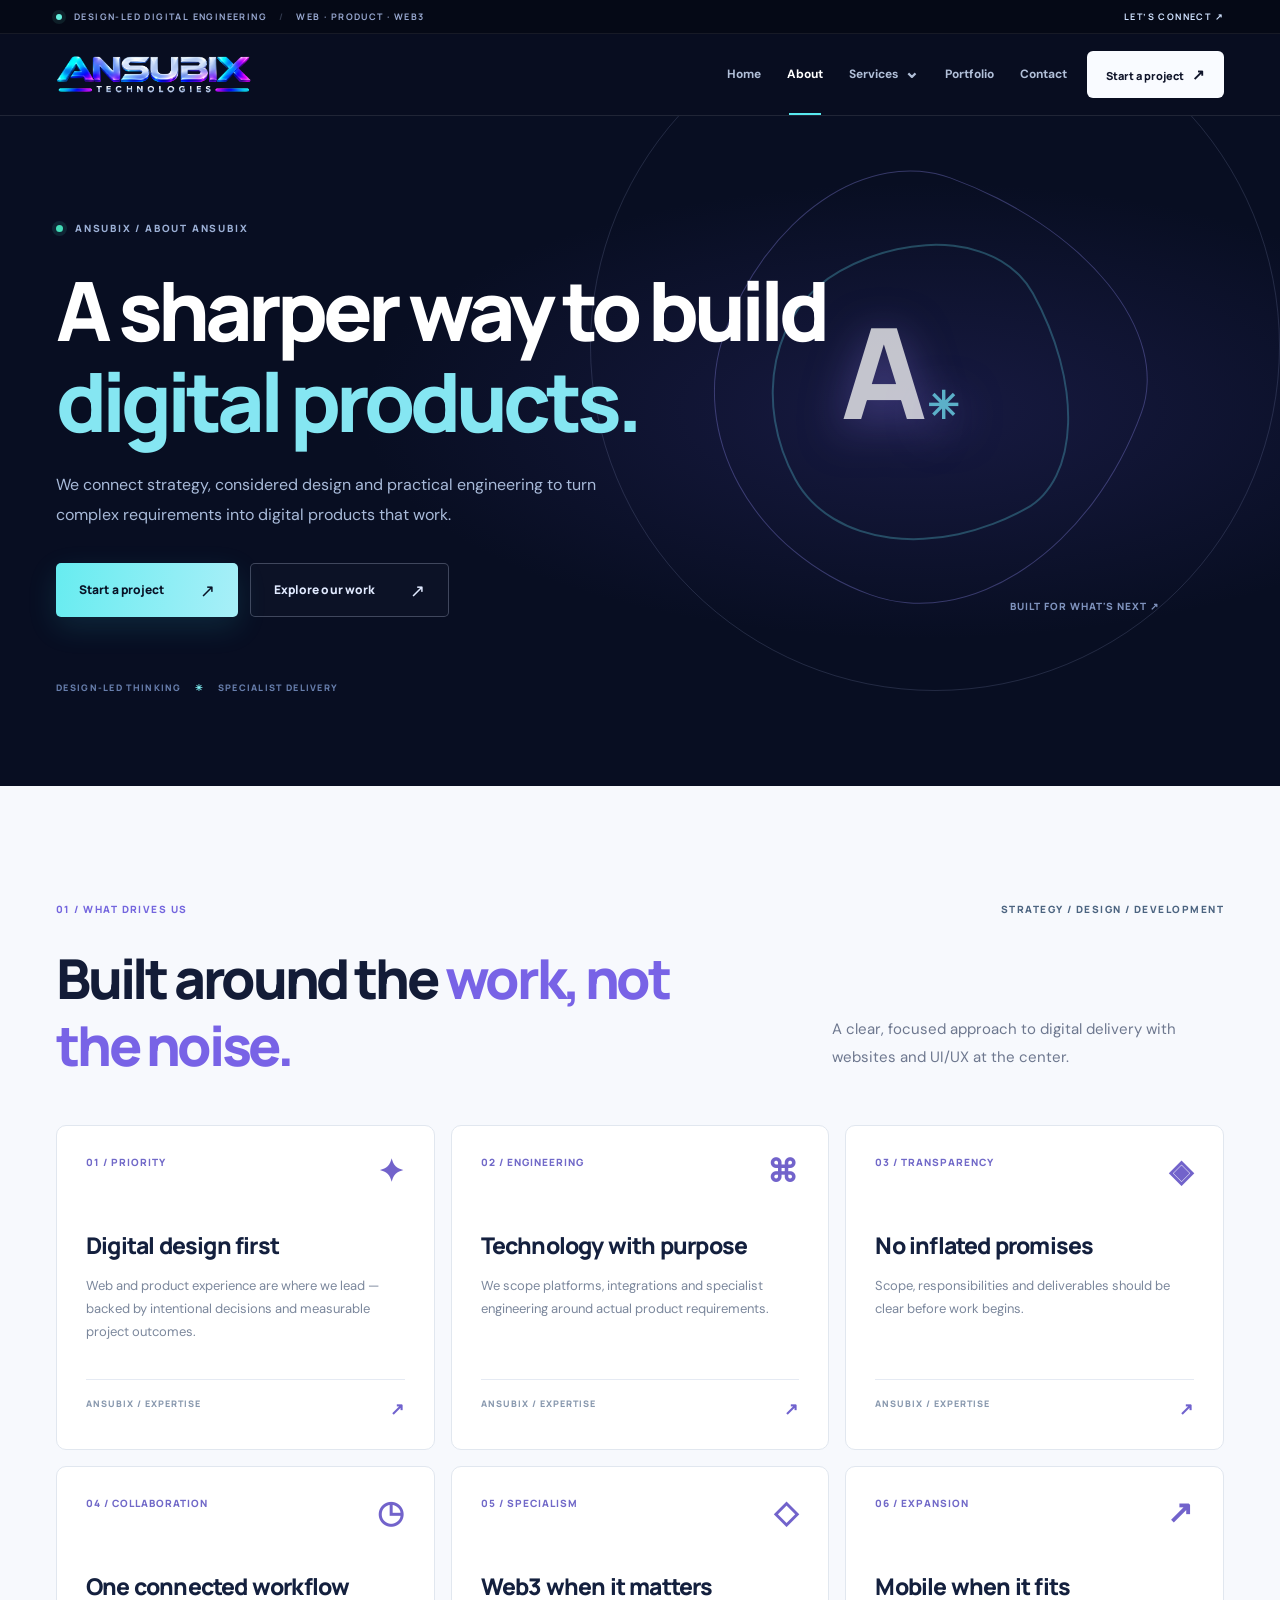
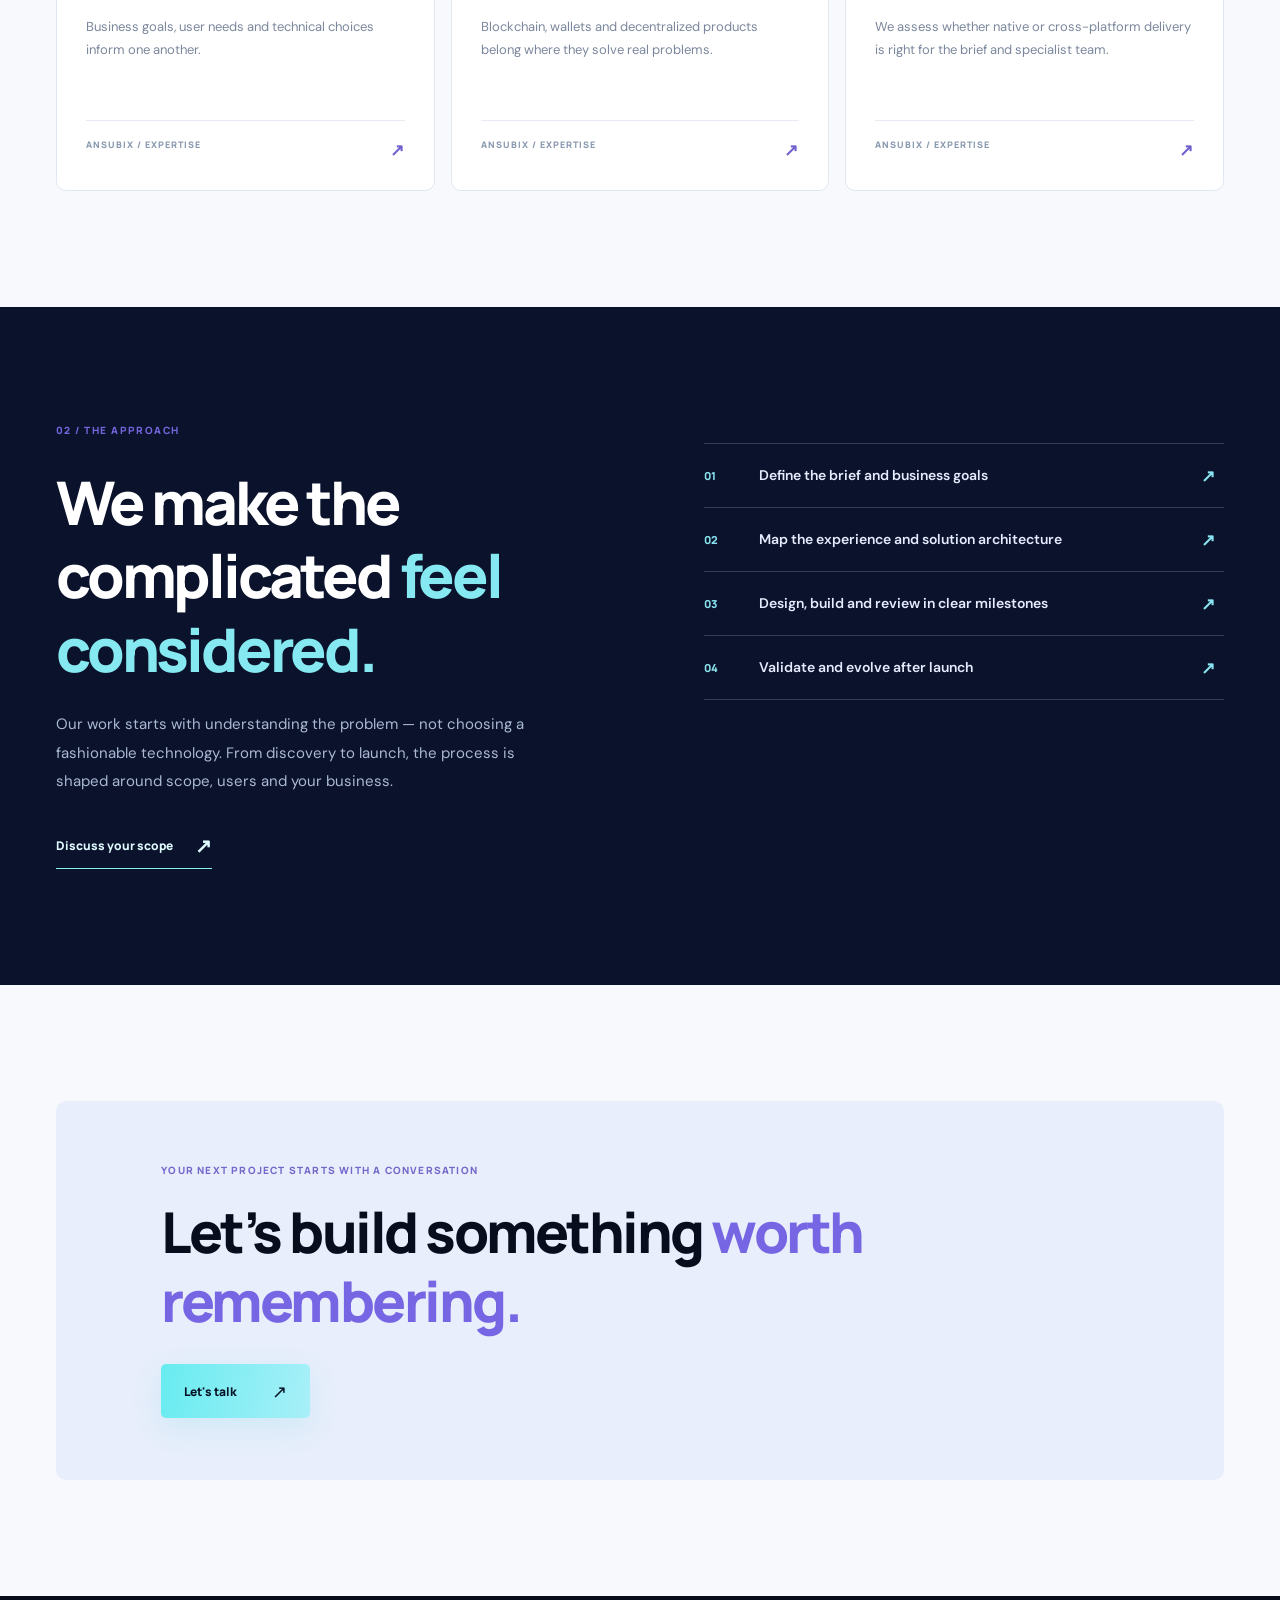
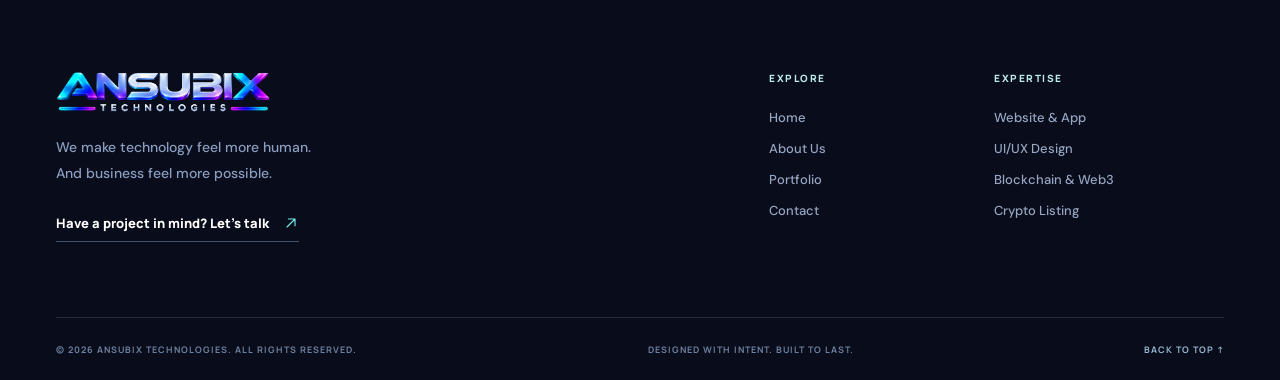
==== commit 1db2524f: "Add files via upload" ====
--- a/about.html
+++ b/about.html
@@ -1,16 +1,13 @@
-<!DOCTYPE html>
-<html lang="en"><head><meta charset="utf-8"><meta name="viewport" content="width=device-width, initial-scale=1"><meta name="theme-color" content="#080a12"><meta name="description" content="ANSUBIX Technologies connects design, engineering and emerging technology into focused digital engagements — with websites and UI/UX at the center."><title>Built around better digital outcomes. | ANSUBIX Technologies</title><link rel="icon" href="assets/images/brand-mark.svg" type="image/svg+xml"><link rel="preconnect" href="https://fonts.googleapis.com"><link rel="preconnect" href="https://fonts.gstatic.com" crossorigin><link href="https://fonts.googleapis.com/css2?family=DM+Sans:wght@400;500;600;700&family=Manrope:wght@400;500;600;700;800&display=swap" rel="stylesheet"><link rel="stylesheet" href="assets/css/style.css"><link rel="stylesheet" href="assets/css/inner-pages.css"><link rel="stylesheet" href="assets/css/premium-v2.css"/>
-</head>
-<body class="interior-page"><a class="skip-link" href="#main">Skip to content</a><div class="site-shell"><header class="site-header" id="top">
-<div class="container header-inner">
-<a aria-label="ANSUBIX Technologies home" class="brand" href="index.html">
-<img alt="ANSUBIX Technologies" height="265" src="assets/images/ansubix-wordmark.png" width="1350"/>
-</a>
-<nav aria-label="Main navigation" class="main-nav" id="main-nav"><a href="index.html">Home</a><a aria-current="page" href="about.html">About Us</a><a href="blockchain-development.html">Blockchain</a><a href="crypto-listing.html">Crypto Listing</a><a href="website-app-development.html">Website &amp; Apps</a><a href="ui-ux-design.html">UI/UX Design</a><a href="portfolio.html">Portfolio</a><a href="contact.html">Contact Us</a><a class="nav-mobile-cta" href="contact.html">Start a project ↗</a></nav>
-<a class="nav-cta" href="contact.html">Discuss a project ↗</a>
-<button aria-controls="main-nav" aria-expanded="false" aria-label="Open menu" class="menu-toggle" type="button"><span></span><span></span><span></span></button>
-</div>
-</header>
-<main id="main"><section class="page-hero"><div class="page-hero-mesh" aria-hidden="true"></div><div class="container page-hero-grid"><div class="page-hero-copy reveal"><p class="section-label"><span class="label-box">ANSUBIX</span> ABOUT US</p><h1>Built around better digital outcomes.</h1><p>ANSUBIX Technologies connects design, engineering and emerging technology into focused digital engagements — with websites and UI/UX at the center.</p><div class="hero-actions"><a class="btn btn-primary" href="contact.html">Discuss your project <span class="btn-arrow" aria-hidden="true">↗</span></a><a class="btn btn-ghost" href="portfolio.html">Explore our work ↗</a></div></div><div class="page-hero-visual reveal" aria-hidden="true"><div class="visual-halo"></div><div class="visual-mono">A</div><span class="visual-caption">DESIGN · TECHNOLOGY · EXECUTION</span></div></div></section>
-<section class="section inner-content"><div class="container"><div class="section-heading-row reveal"><div><p class="section-label"><span class="label-box">01</span> THE WORK</p><h2>How we <span class="gradient-text">think & deliver.</span></h2></div><p class="section-lead">Our services are organized around client demand and credible specialist delivery — not a crowded list of disconnected buzzwords.</p></div><div class="detail-grid three-col"><div class="detail-card reveal"><span class="detail-card-number">01 / PRIORITY</span><h3>Website Development &amp; UI/UX</h3><p>Lead with digital experiences businesses can demonstrate, evaluate and improve.</p></div><div class="detail-card reveal"><span class="detail-card-number">02 / SPECIALISM</span><h3>Blockchain &amp; Web3</h3><p>Build technical credibility through scoped architecture, integration and quality assurance.</p></div><div class="detail-card reveal"><span class="detail-card-number">03 / ECOSYSTEM</span><h3>Crypto Listing &amp; Marketing</h3><p>Support project readiness, communications and legitimate exchange outreach, without guaranteed outcomes.</p></div><div class="detail-card reveal"><span class="detail-card-number">04 / EXTENSION</span><h3>Mobile App Development</h3><p>Expand product delivery through appropriate platform and engineering specialists.</p></div><div class="detail-card reveal"><span class="detail-card-number">05 / PROCESS</span><h3>Discovery to delivery</h3><p>Align goals, map scope, design, build, validate and refine the product.</p></div><div class="detail-card reveal"><span class="detail-card-number">06 / APPROACH</span><h3>Transparent engagements</h3><p>Set milestones and clearly document deliverables, ownership and decision points.</p></div></div></div></section><section class="section secondary-band" id="process"><div class="container split-detail"><div><p class="section-label"><span class="label-box">02</span> DELIVERY MODEL</p><h2>Clarity at every <span class="gradient-text">step.</span></h2><p class="inner-lead">Each project starts with the problem and the people using the product. The scope determines which specialists and disciplines are required.</p></div><div class="step-list"><div><b>01</b><span>Discover the brief, audience and constraints</span></div><div><b>02</b><span>Define scope, experience and technical plan</span></div><div><b>03</b><span>Design, engineer and review in milestones</span></div><div><b>04</b><span>Test, launch and iterate</span></div></div></div></section>
-<section class="mini-cta"><div class="container mini-cta-content"><div><p class="section-label">NEXT STEP</p><h2>Build the next move <span class="gradient-text">with purpose.</span></h2></div><a href="contact.html" class="btn btn-primary">Start a conversation ↗</a></div></section></main><footer class="footer"><div class="container"><div class="footer-main"><div class="footer-brand"><img alt="ANSUBIX Technologies" height="265" src="assets/images/ansubix-wordmark.png" width="1350"/><p>Building beyond the expected.<br/>Design. Technology. Possibility.</p></div><div class="footer-links"><div><strong>Company</strong><a href="index.html">Home</a><a href="about.html">About us</a><a href="portfolio.html">Portfolio</a><a href="contact.html">Contact</a></div><div><strong>Services</strong><a href="website-app-development.html">Web &amp; App Development</a><a href="ui-ux-design.html">UI/UX Design</a><a href="blockchain-development.html">Blockchain</a><a href="crypto-listing.html">Crypto Listing</a></div></div></div><div class="footer-bottom"><span>© <span id="year">2026</span> ANSUBIX Technologies. All rights reserved.</span><span>Imagined boldly. Built thoughtfully.</span></div></div></footer></div><script src="assets/js/main.js" defer></script></body></html>+<!doctype html><html lang="en"><head><meta charset="utf-8"><meta name="viewport" content="width=device-width,initial-scale=1"><meta name="theme-color" content="#080b1a"><meta name="description" content="We connect strategy, considered design and practical engineering to turn complex requirements into digital products that work."><meta property="og:title" content="A sharper way to build digital products. | ANSUBIX Technologies"><meta property="og:description" content="We connect strategy, considered design and practical engineering to turn complex requirements into digital products that work."><meta property="og:type" content="website"><meta property="og:url" content="https://ansubix.com/about.html"><link rel="canonical" href="https://ansubix.com/about.html"><title>A sharper way to build digital products. | ANSUBIX Technologies</title><link rel="icon" type="image/svg+xml" href="assets/images/brand-mark.svg"><link rel="preconnect" href="https://fonts.googleapis.com"><link rel="preconnect" href="https://fonts.gstatic.com" crossorigin><link href="https://fonts.googleapis.com/css2?family=DM+Sans:wght@400;500;600;700&family=Manrope:wght@400;500;600;700;800&display=swap" rel="stylesheet"><link rel="stylesheet" href="assets/css/site.css"></head><body><a class="skip-link" href="#main">Skip to content</a>
+<div class="announcement"><div class="wrap announcement-inner"><span class="announce-beacon"></span> DESIGN-LED DIGITAL ENGINEERING <span class="announcement-separator">/</span> WEB · PRODUCT · WEB3 <a href="contact.html">LET’S CONNECT <span aria-hidden="true">↗</span></a></div></div>
+<header class="site-header" id="top"><div class="wrap nav-row">
+<a href="index.html" aria-label="ANSUBIX Technologies home" class="logo"><img src="assets/images/ansubix-wordmark.png" alt="ANSUBIX Technologies" width="192" height="38"></a>
+<nav class="desktop-nav" aria-label="Primary navigation"><a class="" href="index.html">Home</a><a class="active" href="about.html">About</a>
+<div class="nav-dropdown"><button class="nav-dropdown-trigger " type="button" aria-expanded="false" aria-controls="nav-services">Services <span class="chevron">⌄</span></button><div class="dropdown-panel" id="nav-services"><div class="dropdown-title">WHAT WE BUILD</div><a class="" href="website-app-development.html">Website &amp; App <span aria-hidden="true">↗</span></a><a class="" href="ui-ux-design.html">UI/UX Design <span aria-hidden="true">↗</span></a><a class="" href="blockchain-development.html">Blockchain &amp; Web3 <span aria-hidden="true">↗</span></a><a class="" href="crypto-listing.html">Crypto Listing <span aria-hidden="true">↗</span></a></div></div>
+<a class="" href="portfolio.html">Portfolio</a><a class="" href="contact.html">Contact</a></nav>
+<a class="header-cta" href="contact.html">Start a project <span aria-hidden="true">↗</span></a>
+<button class="mobile-toggle" type="button" aria-label="Open menu" aria-controls="mobile-menu" aria-expanded="false"><span></span><span></span></button>
+</div><nav class="mobile-menu" id="mobile-menu" aria-label="Mobile navigation" hidden><a href="index.html" class="">Home <span aria-hidden="true">↗</span></a><a href="about.html" class="active">About Us <span aria-hidden="true">↗</span></a><a href="website-app-development.html" class="">Website &amp; App <span aria-hidden="true">↗</span></a><a href="ui-ux-design.html" class="">UI/UX Design <span aria-hidden="true">↗</span></a><a href="blockchain-development.html" class="">Blockchain &amp; Web3 <span aria-hidden="true">↗</span></a><a href="crypto-listing.html" class="">Crypto Listing <span aria-hidden="true">↗</span></a><a href="portfolio.html" class="">Portfolio <span aria-hidden="true">↗</span></a><a href="contact.html" class="">Contact Us <span aria-hidden="true">↗</span></a></nav></header><main id="main"><section class="inner-hero"><div class="inner-halo"></div><div class="wrap inner-hero-wrap"><div class="inner-kicker"><span class="tiny-indicator"></span> ANSUBIX / ABOUT ANSUBIX</div><h1>A sharper way to build <em>digital products.</em></h1><p>We connect strategy, considered design and practical engineering to turn complex requirements into digital products that work.</p><div class="inner-actions"><a class="button button-primary" href="contact.html">Start a project <span>↗</span></a><a class="button button-secondary" href="portfolio.html">Explore our work <span>↗</span></a></div><div class="inner-hero-foot">DESIGN-LED THINKING <span>✳</span> SPECIALIST DELIVERY</div><div class="inner-art" aria-hidden="true"><div class="inner-art-orbit orbit-a"></div><div class="inner-art-orbit orbit-b"></div><div class="inner-art-core">A<span>✳</span></div><div class="inner-art-label">BUILT FOR WHAT'S NEXT ↗</div></div></div></section>
+<section class="section inner-details"><div class="wrap"><div class="intro-kicker"><span>01 / WHAT DRIVES US</span><span>STRATEGY / DESIGN / DEVELOPMENT</span></div><div class="intro-grid"><h2>Built around the <em>work, not the noise.</em></h2><p>A clear, focused approach to digital delivery with websites and UI/UX at the center.</p></div><div class="detail-cards"><article class="detail-card"><div class="detail-card-top"><span>01 / PRIORITY</span><span class="detail-icon">✦</span></div><h3>Digital design first</h3><p>Web and product experience are where we lead — backed by intentional decisions and measurable project outcomes.</p><div class="detail-end">ANSUBIX / EXPERTISE <span>↗</span></div></article><article class="detail-card"><div class="detail-card-top"><span>02 / ENGINEERING</span><span class="detail-icon">⌘</span></div><h3>Technology with purpose</h3><p>We scope platforms, integrations and specialist engineering around actual product requirements.</p><div class="detail-end">ANSUBIX / EXPERTISE <span>↗</span></div></article><article class="detail-card"><div class="detail-card-top"><span>03 / TRANSPARENCY</span><span class="detail-icon">◈</span></div><h3>No inflated promises</h3><p>Scope, responsibilities and deliverables should be clear before work begins.</p><div class="detail-end">ANSUBIX / EXPERTISE <span>↗</span></div></article><article class="detail-card"><div class="detail-card-top"><span>04 / COLLABORATION</span><span class="detail-icon">◷</span></div><h3>One connected workflow</h3><p>Business goals, user needs and technical choices inform one another.</p><div class="detail-end">ANSUBIX / EXPERTISE <span>↗</span></div></article><article class="detail-card"><div class="detail-card-top"><span>05 / SPECIALISM</span><span class="detail-icon">◇</span></div><h3>Web3 when it matters</h3><p>Blockchain, wallets and decentralized products belong where they solve real problems.</p><div class="detail-end">ANSUBIX / EXPERTISE <span>↗</span></div></article><article class="detail-card"><div class="detail-card-top"><span>06 / EXPANSION</span><span class="detail-icon">↗</span></div><h3>Mobile when it fits</h3><p>We assess whether native or cross-platform delivery is right for the brief and specialist team.</p><div class="detail-end">ANSUBIX / EXPERTISE <span>↗</span></div></article></div></div></section>
+<section class="section inner-process"><div class="wrap inner-process-grid"><div><div class="intro-kicker"><span>02 / THE APPROACH</span></div><h2>We make the complicated <em>feel considered.</em></h2><p>Our work starts with understanding the problem — not choosing a fashionable technology. From discovery to launch, the process is shaped around scope, users and your business.</p><a class="text-link text-link-light" href="contact.html">Discuss your scope <span>↗</span></a></div><div class="steps-list"><div class="steps-row"><span>01</span><p>Define the brief and business goals</p><span>↗</span></div><div class="steps-row"><span>02</span><p>Map the experience and solution architecture</p><span>↗</span></div><div class="steps-row"><span>03</span><p>Design, build and review in clear milestones</p><span>↗</span></div><div class="steps-row"><span>04</span><p>Validate and evolve after launch</p><span>↗</span></div></div></div></section>
+<section class="section inner-bottom"><div class="wrap"><div class="inner-bottom-panel"><span>YOUR NEXT PROJECT STARTS WITH A CONVERSATION</span><h2>Let’s build something <em>worth remembering.</em></h2><a class="button button-primary" href="contact.html">Let's talk <span>↗</span></a></div></div></section></main><footer class="site-footer"><div class="wrap"><div class="footer-main"><div class="footer-brand"><img src="assets/images/ansubix-wordmark.png" alt="ANSUBIX Technologies" width="210" height="42"><p>We make technology feel more human.<br>And business feel more possible.</p><a href="contact.html" class="footer-hello">Have a project in mind? Let’s talk <svg viewBox="0 0 24 24" aria-hidden="true"><path d="M6 18 18 6M8 6h10v10" fill="none" stroke="currentColor" stroke-width="1.7" stroke-linecap="round" stroke-linejoin="round"/></svg></a></div><div class="footer-nav-col"><strong>EXPLORE</strong><a href="index.html">Home</a><a href="about.html">About Us</a><a href="portfolio.html">Portfolio</a><a href="contact.html">Contact</a></div><div class="footer-nav-col"><strong>EXPERTISE</strong><a href="website-app-development.html">Website &amp; App</a><a href="ui-ux-design.html">UI/UX Design</a><a href="blockchain-development.html">Blockchain &amp; Web3</a><a href="crypto-listing.html">Crypto Listing</a></div></div><div class="footer-bottom"><span>© 2026 ANSUBIX TECHNOLOGIES. ALL RIGHTS RESERVED.</span><span>DESIGNED WITH INTENT. BUILT TO LAST.</span><a href="#top">BACK TO TOP ↑</a></div></div></footer><script src="assets/js/site.js" defer></script></body></html>
--- a/assets/css/site.css
+++ b/assets/css/site.css
@@ -0,0 +1,18 @@
+:root{--ink:#080d1d;--deep:#080d20;--deep2:#111932;--ink-soft:#2d3550;--purple:#8a6cff;--violet:#7155fb;--cyan:#58e9ef;--paper:#f5f7fb;--paper2:#eaf0fa;--white:#fff;--muted:#7d88a4;--line:rgba(40,56,101,.14);--max:1328px;--font:'Manrope','Arial',sans-serif;--body:'DM Sans',Arial,sans-serif}
+*{box-sizing:border-box}html{scroll-behavior:smooth;scroll-padding-top:80px}body{margin:0;color:var(--ink);font-family:var(--body);font-size:16px;line-height:1.6;overflow-x:hidden;background:var(--paper)}button,input,select,textarea{font:inherit}button{cursor:pointer}a{color:inherit;text-decoration:none}img{max-width:100%;height:auto}a:focus-visible,button:focus-visible,input:focus-visible,select:focus-visible,textarea:focus-visible{outline:3px solid var(--cyan);outline-offset:4px}.wrap{width:min(var(--max),calc(100% - 112px));margin-inline:auto}.skip-link{position:fixed;z-index:1000;top:-90px;left:18px;background:#fff;padding:12px 22px;border-radius:5px;color:#000}.skip-link:focus{top:15px}.announcement{height:34px;background:#050916;color:#98a8d0;border-bottom:1px solid #ffffff12;font:700 9px var(--font);letter-spacing:1.4px}.announcement-inner{height:100%;display:flex;align-items:center;gap:12px}.announce-beacon{height:6px;width:6px;border-radius:50%;background:#65f0dd;box-shadow:0 0 0 4px #66ffdc17}.announcement-separator{opacity:.3}.announcement a{margin-left:auto;color:#d0e2ff;transition:color .2s}.announcement a:hover{color:#77efff}.site-header{height:82px;position:relative;z-index:30;background:#080d20;color:white;border-bottom:1px solid #ffffff19}.nav-row{height:100%;display:flex;align-items:center;justify-content:space-between;gap:20px}.logo{display:block;flex:0 0 196px;min-width:0}.logo img{display:block;width:196px;object-fit:contain}.desktop-nav{display:flex;align-items:center;gap:clamp(14px,2vw,31px);height:100%;margin-left:auto}.desktop-nav>a,.nav-dropdown-trigger{height:100%;display:flex;align-items:center;justify-content:center;gap:6px;color:#b1bfd8;letter-spacing:.05px;font-size:12px;font-weight:700;white-space:nowrap;border:0;background:none;padding:0;transition:color .2s}.desktop-nav>a:hover,.nav-dropdown-trigger:hover,.desktop-nav .active,.nav-dropdown-trigger.active{color:#fff}.desktop-nav>a.active:after,.nav-dropdown-trigger.active:after{content:'';height:2px;position:absolute;bottom:0;width:32px;background:var(--cyan)}.nav-dropdown{position:relative;height:100%}.nav-dropdown-trigger .chevron{font-size:18px;margin-top:-4px}.dropdown-panel{position:absolute;top:calc(100% - 1px);left:-26px;width:297px;z-index:40;padding:22px 12px 14px;border:1px solid #9dafff34;border-radius:0 0 16px 16px;background:rgba(11,17,39,.98);box-shadow:0 28px 45px #0205108c;opacity:0;visibility:hidden;transform:translateY(9px);transition:opacity .18s,transform .18s,visibility .18s}.nav-dropdown:hover .dropdown-panel,.nav-dropdown:focus-within .dropdown-panel,.nav-dropdown.open .dropdown-panel{opacity:1;visibility:visible;transform:translateY(0)}.dropdown-title{font:800 10px var(--font);letter-spacing:2px;color:#66e1f3;padding:0 12px 13px}.dropdown-panel>a{display:flex;justify-content:space-between;padding:11px 12px;color:#d6def3;font-size:13px;border-radius:8px}.dropdown-panel>a:hover,.dropdown-panel>a.active{background:#ffffff0e;color:#fff}.dropdown-panel>a span{color:#7de9ee}.header-cta{flex:0 0 auto;background:#f9fbff;color:#10152a!important;border-radius:6px;padding:13px 19px;font:800 11px var(--font);white-space:nowrap;transition:background .2s,transform .2s}.header-cta:hover{background:#a1f3f1;transform:translateY(-2px)}.header-cta span{font-size:15px;padding-left:6px}.mobile-toggle,.mobile-menu{display:none}.hero{background:radial-gradient(ellipse at 77% 45%,#2a267159,transparent 45%),linear-gradient(118deg,#070b1b 10%,#0b122d 64%,#090c21 100%);color:white;position:relative;min-height:790px;overflow:hidden;isolation:isolate}.hero:after{content:'';position:absolute;bottom:-420px;right:-200px;width:930px;height:930px;border:1px solid #8e7cfc17;border-radius:50%;pointer-events:none}.hero-aura{position:absolute;filter:blur(75px);opacity:.3;pointer-events:none}.aura-one{width:390px;height:390px;background:#4651e9;top:110px;right:13%;border-radius:50%}.aura-two{width:300px;height:300px;background:#a535bb;top:390px;right:0;border-radius:50%;opacity:.18}.hero-inner{position:relative;display:grid;grid-template-columns:54% 46%;align-items:center;min-height:690px;padding:40px 0 24px;z-index:1}.hero-copy{position:relative;z-index:3;padding-top:8px}.eyebrow,.inner-kicker{display:flex;align-items:center;gap:12px;font:800 10px var(--font);color:#b9c7e9;letter-spacing:1.85px}.eyebrow-line{width:35px;height:1px;background:#64dceb}.hero h1{font:800 clamp(56px,5.15vw,86px)/1.12 var(--font);letter-spacing:-5.4px;margin:25px 0 24px;max-width:860px;white-space:nowrap}.hero-text-outline{color:transparent;-webkit-text-stroke:1.25px #c9d7ffb0;text-shadow:0 0 44px #ffffff07}.hero-gradient{background:linear-gradient(100deg,#7deefa 1%,#7d97ff 47%,#b58df9 85%);background-clip:text;-webkit-background-clip:text;-webkit-text-fill-color:transparent;white-space:normal}.hero-lead{color:#afbdd4;font-size:15px;line-height:1.9;max-width:568px;margin:0 0 33px}.hero-buttons{display:flex;align-items:center;gap:16px;flex-wrap:wrap}.button{display:inline-flex;align-items:center;justify-content:center;gap:35px;min-height:54px;padding:13px 23px;font:800 12px var(--font);border-radius:5px;transition:transform .24s,background .24s,box-shadow .24s;letter-spacing:.1px}.button:hover{transform:translateY(-3px)}.button span{font-size:18px;font-weight:500}.button-primary{color:#081226;background:linear-gradient(100deg,#67ecf0,#a8eff8);box-shadow:0 10px 30px #35c9dc23}.button-primary:hover{box-shadow:0 15px 38px #5ae7ed44}.button-secondary{color:#e1eaff;border:1px solid #bec8e34a;background:#ffffff05}.button-secondary:hover{background:#ffffff17}.hero-proof{display:flex;align-items:center;gap:11px;font:700 9px var(--font);letter-spacing:1px;color:#7f94b7;margin-top:52px}.hero-proof .small-symbol{font-size:23px;color:#94c4ff}.hero-proof i{font-style:normal;color:#59cadc;padding:0 7px}.hero-bottom{display:flex;align-items:center;gap:18px;padding:28px 0 30px;color:#6c829f;font:700 9px var(--font);letter-spacing:1.65px}.hero-bottom-line{height:1px;background:#ffffff1e;flex:1}.hero-art{height:590px;position:relative;left:-4px;isolation:isolate;transform:scale(.98);transform-origin:center}.art-grid{position:absolute;width:670px;height:590px;inset:0 0 auto 20px;background-image:linear-gradient(#9bb9ff12 1px,transparent 1px),linear-gradient(90deg,#9bb9ff12 1px,transparent 1px);background-size:42px 42px;mask-image:radial-gradient(ellipse at 50% 45%,black,transparent 72%);opacity:.6}.art-orbit{position:absolute;left:-44px;top:9px;width:615px;height:585px;border:1px solid #9a9afe22;border-radius:50%;transform:rotate(-15deg)}.workspace{position:absolute;z-index:3;left:18px;top:93px;width:535px;height:383px;background:linear-gradient(132deg,#0f1536,#080d22);border:1px solid #9dafff50;border-radius:14px;overflow:hidden;box-shadow:0 38px 90px #0008,0 0 95px #646cf42b;transform:perspective(930px) rotateY(-10deg) rotateX(4deg)}.workspace-header{height:41px;padding:0 16px;display:flex;align-items:center;gap:15px;border-bottom:1px solid #a3bcff23;background:#0a1027}.window-dots{display:flex;gap:5px}.window-dots i{width:6px;height:6px;border-radius:50%;background:#ff7e9d}.window-dots i:nth-child(2){background:#ffcb82}.window-dots i:nth-child(3){background:#6decd7}.workspace-header>span{font:800 8px var(--font);letter-spacing:1.3px;color:#a2b4d5}.workspace-header .header-right-mini{margin-left:auto}.workspace-main{display:flex;height:calc(100% - 41px)}.workspace-sidebar{width:57px;flex:0 0 57px;display:flex;align-items:center;flex-direction:column;gap:17px;padding:13px 0;border-right:1px solid #cbdcff16;background:#070d23}.side-logomark{font:900 22px var(--font);color:#fff;background:linear-gradient(135deg,#2bd9e9,#8c62fa);width:31px;height:31px;line-height:29px;text-align:center;border-radius:9px;margin-bottom:16px;position:relative}.side-logomark span{position:absolute;font-size:6px;bottom:4px;right:4px}.side-ico{font-size:18px;color:#5e739e}.side-ico.selected{background:#789aff26;width:34px;border-radius:6px;text-align:center;color:#9bcafe}.workspace-body{padding:18px 24px;flex:1;min-width:0}.workspace-toolbar{display:flex;justify-content:space-between;font:700 8px var(--font);letter-spacing:.8px;color:#8a9dbd}.workspace-toolbar b{color:#576b91}.workspace-toolbar i{font-style:normal;color:#70f1e7}.workspace-heading{font:800 29px/1.22 var(--font);letter-spacing:-1.4px;color:#fff;margin:22px 0 15px}.workspace-heading em{font-style:normal;color:#7aeeef}.workspace-divider{height:1px;background:#ffffff20;margin-bottom:14px}.workspace-tiles{display:grid;grid-template-columns:1.14fr .86fr;gap:11px}.tile-visual,.tile-chart{height:138px;border:1px solid #9ca8ff24;border-radius:8px;background:linear-gradient(135deg,#222b56,#141c41);position:relative;overflow:hidden;padding:10px}.tile-chart{background:linear-gradient(135deg,#132246,#11162c)}.tile-kicker{font:700 6.5px var(--font);letter-spacing:.8px;color:#b9c7e7}.tile-orbit{height:97px;position:relative;display:grid;place-items:center}.tile-orbit>div{position:absolute;width:95px;height:95px;border:1px solid #77bafc48;transform:rotate(30deg);border-radius:31% 69% 67% 33% / 48% 42% 58% 52%}.tile-orbit>div:nth-child(2){width:74px;height:74px;transform:rotate(70deg);border-color:#c375ff66}.tile-orbit>div:nth-child(3){width:54px;height:54px;transform:rotate(112deg);border-color:#70ecfa74}.tile-orbit i{font-size:31px;font-style:normal;color:#b9f1ff;text-shadow:0 0 17px #69e5ff}.tile-bottom{display:flex;justify-content:space-between;font:700 8px var(--font);color:#dce5ff;position:absolute;bottom:8px;left:9px;right:9px}.tile-bottom span{color:#6cebec}.bar-graph{height:84px;display:flex;align-items:flex-end;justify-content:space-between;gap:7px;padding:8px 9px 0}.bar-graph i{display:block;flex:1;border-radius:3px 3px 0 0;background:linear-gradient(0deg,#34359b,#8dddfb)}.bar-graph i:nth-child(even){background:linear-gradient(0deg,#4f3b94,#ba8bff)}.phone-preview{width:173px;height:350px;border:5px solid #202f56;border-radius:28px;position:absolute;z-index:4;right:-24px;top:234px;overflow:hidden;background:radial-gradient(circle at 73% 30%,#444bac88,transparent 55%),linear-gradient(150deg,#121a4e,#10142e 70%);box-shadow:0 22px 75px #000c,0 0 0 1px #c2c2fa70;transform:rotate(10deg)}.phone-island{position:absolute;background:#080c1a;width:65px;height:14px;border-radius:0 0 13px 13px;top:0;left:50%;transform:translateX(-50%)}.phone-brand{font:900 28px var(--font);color:#f4f9ff;margin:28px 17px 36px;position:relative}.phone-brand span{font-size:11px;color:#88f9ec}.phone-copy{font:800 25px/1.13 var(--font);letter-spacing:-1.4px;color:#fff;padding-left:17px;position:relative;z-index:2}.phone-copy em{font-style:normal;color:#7fe9fc}.phone-blob{position:absolute;left:-37px;top:177px;width:208px;height:208px;background:radial-gradient(circle at 31% 36%,#e7c6ff,#945bff 44%,#303ea3 70%);border-radius:39% 61% 27% 73% / 36% 37% 63% 64%;transform:rotate(-28deg);box-shadow:inset -25px -15px 30px #1d1f69b3,0 0 45px #9859ff66}.phone-bottom{position:absolute;z-index:2;bottom:14px;left:15px;right:13px;display:flex;justify-content:space-between;font:800 7px var(--font);letter-spacing:.5px;color:#ebefff}.phone-bottom span{font-size:13px}.floating-label{z-index:5;position:absolute;display:flex;align-items:center;gap:10px;padding:13px 14px;background:#edf4ff;color:#192044;border-radius:7px;box-shadow:0 20px 45px #0006;font:800 8px var(--font);letter-spacing:.45px;white-space:nowrap}.floating-label b{font:800 7px var(--font);color:#5f69a0}.label-top{top:47px;left:235px;transform:rotate(5deg)}.label-bottom{left:-30px;bottom:66px;background:#ffffffee;transform:rotate(-5deg)}.label-bottom>span:nth-child(2){display:block;font:800 8px var(--font);line-height:1.7}.label-bottom>span:last-child{font-size:20px;color:#625bdd}.tiny-indicator{width:7px;height:7px;border-radius:50%;background:#43dcb7;box-shadow:0 0 0 4px #40d7ba1f;flex:0 0 7px}.visual-concept-note{position:absolute;right:4px;bottom:6px;color:#66789c;font:700 7.5px var(--font);letter-spacing:1.1px}.ticker{background:#bdf4f4;height:78px;overflow:hidden;color:#102442;display:flex;align-items:center}.ticker-track{display:flex;align-items:center;white-space:nowrap;gap:36px;animation:ticker 28s linear infinite;font:800 13px var(--font);letter-spacing:2px;min-width:max-content}.ticker-track span{padding-inline:6px}.ticker-track i{font-size:24px;font-style:normal;color:#7463dd}@keyframes ticker{to{transform:translateX(-50%)}}.section{padding:116px 0}.light-section{background:#f8fafc}.intro-kicker{font:800 10px var(--font);letter-spacing:1.45px;color:#4c6480;display:flex;justify-content:space-between;gap:30px;margin-bottom:29px}.intro-kicker>span:first-child{color:#7466de}.intro-grid{display:grid;grid-template-columns:1.28fr .72fr;align-items:end;gap:80px;margin-bottom:49px}.intro-grid h2,.feature-heading h2,.thinking-grid h2,.inner-process-grid h2,.contact-copy h2{font:800 clamp(39px,4.3vw,65px)/1.22 var(--font);letter-spacing:-3.2px;margin:0;color:#131c37}.intro-grid h2 em,.feature-heading h2 em,.process-section h2 em,.contact-copy h2 em,.inner-process-grid h2 em{font-style:normal;color:#7863e6}.intro-grid p,.feature-heading p{max-width:370px;margin:0 0 7px;font-size:15px;line-height:1.9;color:#6e788f}.services-grid{display:grid;grid-template-columns:1fr 1fr;gap:18px}.svc-card{position:relative;display:block;overflow:hidden;border:1px solid #dce2ed;border-radius:12px;transition:transform .3s,box-shadow .3s;min-width:0}.svc-card:hover{transform:translateY(-6px);box-shadow:0 24px 58px #182b6423}.svc-feature{min-height:490px;padding:30px 34px}.svc-meta{display:flex;justify-content:space-between;align-items:center;font:800 10px var(--font);letter-spacing:1.5px;color:#78849b;position:relative;z-index:4}.svc-link{width:36px;height:36px;border:1px solid #ced7e8;border-radius:50%;display:grid;place-items:center;color:#3b4469;font-size:17px;transition:transform .24s,background .24s}.svc-card:hover .svc-link{transform:rotate(45deg);background:#fff}.svc-feature .svc-card-body{max-width:315px;position:relative;z-index:4}.svc-icon-round{width:48px;height:48px;border:1px solid #d5daec;border-radius:13px;display:grid;place-items:center;color:#5653bd;margin:25px 0 18px;font-size:25px}.svc-card h3{font:800 31px/1.2 var(--font);letter-spacing:-1.3px;margin:0 0 12px;color:#17203e}.svc-card p{font:400 13px/1.8 var(--body);color:#778097;margin:0}.svc-web{background:linear-gradient(140deg,#e8f8f9,#ecf3ff 75%)}.svc-design{background:linear-gradient(140deg,#f4efff,#f5f6fc 75%)}.svc-graphic{position:absolute;right:25px;top:132px;width:44%;height:290px;display:grid;place-items:center}.browser-frame{height:211px;width:255px;border:7px solid #203762;border-radius:12px;background:#f5f8ff;transform:perspective(650px) rotateY(-12deg) rotateX(5deg);box-shadow:15px 30px 37px #1e43883f;overflow:hidden}.browser-mini-head{height:27px;background:#d4deeb;padding:7px 9px;font:500 9px var(--font);color:#9aa9ba;letter-spacing:1px}.browser-mini-head span{float:right;font-size:7px;color:#7e8da8}.browser-mini-content{padding:17px 13px}.browser-mini-copy{font:800 21px/1.22 var(--font);color:#1a2e50;letter-spacing:-1.4px}.browser-mini-copy span{color:#6e5ef1;padding-left:20px}.browser-mini-block{height:63px;background:radial-gradient(circle at 70% 20%,#91e7ff,transparent 35%),linear-gradient(135deg,#2e48c1,#7f72ef);margin-top:12px;border-radius:8px;box-shadow:0 6px 0 #bcd1ed}.design-panel{height:230px;width:238px;border-radius:16px;background:#172047;box-shadow:0 30px 42px #1b275d4d;padding:16px;transform:rotate(8deg);overflow:hidden}.design-panel-top{display:flex;justify-content:space-between;font:800 8px var(--font);letter-spacing:1px;color:#a3b5d8}.design-panel-top span:last-child{font-size:19px;color:#88edff}.color-dots{display:flex;gap:8px;margin-top:19px}.color-dots i{width:19px;height:19px;border-radius:50%;background:#79def5}.color-dots i:nth-child(2){background:#8c74f9}.color-dots i:nth-child(3){background:#f3a9e4}.type-graphic{font:800 91px/1 var(--font);letter-spacing:-11px;color:#f0e5ff;margin-top:4px}.type-graphic span{font:800 21px var(--font);color:#83e5f4;vertical-align:top;letter-spacing:0}.design-panel-bottom{display:flex;justify-content:space-between;border-top:1px solid #ffffff38;padding-top:10px;font:800 7px var(--font);color:#a9aed1;letter-spacing:.8px}.svc-tags{display:flex;gap:7px;position:absolute;bottom:25px;left:34px;z-index:6;flex-wrap:wrap}.svc-tags span{padding:7px 10px;background:#ffffff96;border:1px solid #ffffffb7;border-radius:40px;font:800 8px var(--font);letter-spacing:.7px;color:#616b8c}.svc-small{min-height:405px;background:#fff;padding:27px 30px}.svc-small .svc-meta{color:#7c8aa5}.small-card-top{height:170px;display:grid;place-items:center}.chain-graphic{width:190px;height:140px;position:relative;transform:rotate(18deg)}.chain-graphic span{position:absolute;width:100px;height:100px;border:20px solid #657aec;border-radius:24px;transform:rotate(40deg);box-shadow:10px 12px 20px #5972ce24}.chain-graphic span:nth-child(1){left:16px;top:3px;border-color:#9a92fb}.chain-graphic span:nth-child(2){left:75px;top:38px;border-color:#79dbf2}.chain-graphic span:nth-child(3){left:44px;top:50px;border-color:#544ac0;opacity:.48}.listing-graphic{display:flex;gap:12px;align-items:flex-end;height:155px;position:relative;padding-left:45px}.listing-coin{font-size:50px;color:#6553d9;position:absolute;top:0;left:6px;width:90px;height:90px;background:linear-gradient(145deg,#dde8ff,#a8d9f8);border-radius:30px;display:grid;place-items:center;transform:rotate(-20deg);box-shadow:12px 14px 20px #6b7dc536}.listing-bar{width:26px;height:63px;border-radius:7px;background:#c4bbff}.listing-bar.b1{margin-left:63px;height:46px}.listing-bar.b2{height:85px;background:#7963ec}.listing-bar.b3{height:117px;background:#8fe5e7}.small-card-content{position:relative}.small-card-content h3{font-size:28px;margin:0 0 9px}.small-card-content p{max-width:390px}.small-card-bottom{margin-top:22px;border-top:1px solid #e1e7f1;padding-top:15px;display:flex;justify-content:space-between;font:800 9px var(--font);letter-spacing:1px;color:#7066c5}.small-card-bottom b{font-size:17px}.feature-section{background:#ebf0f8}.feature-heading{display:grid;grid-template-columns:1.4fr .6fr;align-items:end;gap:80px;margin:35px 0 47px}.feature-heading h2{font-size:clamp(42px,5.1vw,75px)}.feature-heading>div{padding-bottom:9px}.text-link{display:inline-flex;align-items:center;gap:22px;font:800 12px var(--font);color:#37308c;margin-top:21px;padding-bottom:9px;border-bottom:1px solid #7269aa}.text-link span{font-size:20px}.feature-display{border:1px solid #d0d9e8;border-radius:10px;background:#f6f9ff;overflow:hidden;box-shadow:0 26px 55px #0c23450e}.feature-display-top,.feature-display-bottom{height:58px;padding:0 30px;display:flex;align-items:center;justify-content:space-between;font:800 9px var(--font);letter-spacing:1.1px;color:#7b869f}.feature-display-top{border-bottom:1px solid #e1e6f0}.feature-display-bottom{border-top:1px solid #e1e6f0}.feature-display-top i,.feature-display-bottom i{font-style:normal;font-size:16px;color:#6355d5}.feature-visual{height:440px;position:relative;display:grid;grid-template-columns:160px 1fr 45%;background:radial-gradient(ellipse at 75% 35%,#5043bd62,transparent 47%),linear-gradient(110deg,#09162b,#141947 75%,#131335);color:#fff;overflow:hidden}.feature-ui-nav{background:#08142d;border-right:1px solid #ffffff1b;padding:25px 23px;display:flex;flex-direction:column;gap:27px;color:#7085af;font:700 11px var(--font)}.feature-ui-mark{font:900 31px var(--font);color:#fff;margin-bottom:18px}.feature-ui-mark span{font-size:12px;color:#8af0e8}.feature-ui-nav div:nth-child(2){color:#e6ecff}.feature-ui-content{padding:73px 10px 40px 65px;z-index:2}.feature-ui-eyebrow{font:800 9px var(--font);letter-spacing:1.9px;color:#a9b9d9}.feature-ui-content h3{font:800 clamp(35px,4vw,60px)/1.19 var(--font);letter-spacing:-3px;margin:22px 0}.feature-ui-content h3 em{font-style:normal;color:#80e7f1}.feature-ui-chip{display:inline-flex;align-items:center;gap:24px;padding:11px 14px;border:1px solid #ffffff45;border-radius:4px;font:800 8px var(--font);letter-spacing:.7px;color:#e0ecff}.feature-ui-chip span{color:#8df5ed;font-size:15px}.feature-ui-layers{position:relative;min-width:0}.layer-card{position:absolute;width:235px;height:295px;top:59px;border:1px solid #b8c6ff65;border-radius:14px;box-shadow:0 22px 55px #0008;overflow:hidden;padding:22px}.layer-card>span{font:800 9px var(--font);letter-spacing:1px;color:#dce9ff}.layer-back{left:0;transform:rotate(-11deg);background:linear-gradient(145deg,#222d69,#5468c7)}.layer-front{left:144px;top:104px;transform:rotate(12deg);background:linear-gradient(135deg,#713ebf,#151d63)}.layer-graphic{width:220px;height:220px;border:36px solid #7de4f5aa;transform:rotate(25deg);border-radius:48px;margin:42px 0 0 20px;box-shadow:0 0 35px #7deeff55}.layer-curve{width:215px;height:215px;background:radial-gradient(circle at 27% 23%,#e6d7ff,#ba91fc 43%,#534cd5 75%);border-radius:31% 69% 52% 48% / 44% 31% 69% 56%;transform:rotate(-30deg);margin:26px 0 0 -17px;box-shadow:0 15px 25px #0004}.layer-caption{position:absolute;bottom:15px;font:800 8px var(--font);letter-spacing:1px;color:#e5dfff}.thinking-section{background:#080f25;color:#fff;position:relative;overflow:hidden}.thinking-section:before{content:'✳';font:900 640px var(--font);position:absolute;right:-130px;top:-255px;color:#ffffff07;line-height:1}.thinking-grid{display:grid;grid-template-columns:.33fr 1fr;gap:105px;position:relative}.thinking-index{font:800 11px var(--font);letter-spacing:1px;color:#8feef1;padding-top:15px}.thinking-grid h2{color:#fff;font-size:clamp(51px,5.9vw,86px);line-height:1.18;letter-spacing:-4.8px}.thinking-grid h2 em{font-style:normal;color:#8cebf0}.thinking-grid>div:nth-child(2)>p{font-size:16px;line-height:1.9;color:#a5b4d1;max-width:660px;margin:30px 0}.thinking-points{margin:33px 0 15px;border-top:1px solid #ffffff27;max-width:730px}.thinking-points>div{display:grid;grid-template-columns:55px 1fr 28px;align-items:center;gap:20px;border-bottom:1px solid #ffffff27;padding:20px 0}.thinking-points span{font:700 13px var(--font);color:#8a9fc5}.thinking-points strong{font:700 18px var(--font);color:#fff}.text-link-light{color:#dffaff;border-bottom-color:#89f0ef}.process-section{background:#fafbfe}.process-grid{display:grid;grid-template-columns:repeat(4,1fr);gap:0;border-top:1px solid #d9e0ec;border-bottom:1px solid #d9e0ec}.process-card{padding:28px 26px 34px;border-right:1px solid #d9e0ec;min-height:340px}.process-card:first-child{padding-left:0}.process-card:last-child{border-right:none}.process-number{display:flex;justify-content:space-between;font:700 12px var(--font);color:#8f9bb2}.process-number span{font-size:18px;color:#7567d0}.process-icon{font-size:47px;color:#7368cd;margin:43px 0 26px}.process-card h3{font:800 25px var(--font);letter-spacing:-.5px;margin:0 0 10px}.process-card p{font-size:13px;line-height:1.8;color:#778299;max-width:235px;margin:0}.final-cta{background:#f7f9fc;padding-top:0}.cta-panel{background:linear-gradient(107deg,#3037a2,#6056c0 62%,#6753bb);border-radius:13px;padding:92px 8%;color:white;position:relative;overflow:hidden;isolation:isolate}.cta-panel:after{content:'✳';font:800 540px/1 var(--font);position:absolute;color:#ffffff0c;right:-83px;top:-108px;z-index:-1}.cta-panel-glow{position:absolute;width:450px;height:450px;right:0;top:0;border-radius:50%;background:#83f4ef50;filter:blur(100px);z-index:-1}.cta-eyebrow{font:800 10px var(--font);letter-spacing:1.7px;color:#bceff4}.cta-panel h2{font:800 clamp(46px,6vw,88px)/1.17 var(--font);letter-spacing:-4px;margin:25px 0 18px}.cta-panel h2 em{font-style:normal;color:#a7fbf9}.cta-panel>p{color:#d8d9fc;font-size:15px;margin-bottom:30px}.button-light{background:#fff;color:#252e81}.cta-corner{position:absolute;right:45px;bottom:30px;font:800 9px var(--font);letter-spacing:1.3px;color:#d6dafa}.site-footer{background:#080c1b;color:#d3dbf0;padding:75px 0 24px}.footer-main{display:grid;grid-template-columns:1fr 190px 230px;gap:35px;padding-bottom:75px}.footer-brand img{width:215px;display:block}.footer-brand p{margin:22px 0 24px;font:500 14px/1.8 var(--body);color:#8b9ebf}.footer-hello{display:inline-flex;align-items:center;gap:14px;padding-bottom:9px;color:#fff;border-bottom:1px solid #9bb6e366;font:800 13px var(--font)}.footer-hello svg{width:16px;height:16px;color:#77ebf0}.footer-nav-col{display:flex;flex-direction:column;gap:14px}.footer-nav-col strong{font:800 10px var(--font);color:#bcebed;letter-spacing:1.5px;margin-bottom:10px}.footer-nav-col a{font:500 13px var(--body);color:#97a6c1}.footer-nav-col a:hover{color:#86efef}.footer-bottom{border-top:1px solid #ffffff20;display:flex;justify-content:space-between;align-items:center;gap:20px;padding-top:25px;font:700 9px var(--font);letter-spacing:1px;color:#6f819e}.footer-bottom a{color:#9ab8ce}
+/* Inner page system */
+.inner-hero{min-height:590px;background:radial-gradient(ellipse at 72% 44%,#39348650,transparent 43%),#080e22;color:#fff;position:relative;overflow:hidden}.inner-halo{position:absolute;width:690px;height:690px;border:1px solid #bec9ff26;border-radius:50%;right:0;top:-115px}.inner-hero-wrap{padding:105px 0 92px;position:relative}.inner-hero-wrap>.inner-kicker,.contact-hero-inner>.inner-kicker{font:800 10px var(--font);letter-spacing:1.8px;color:#9cb0d6}.inner-hero h1{max-width:970px;font:800 clamp(53px,6.4vw,95px)/1.11 var(--font);letter-spacing:-5px;margin:30px 0 23px;position:relative;z-index:2}.inner-hero h1 em{font-style:normal;color:#85e6f2}.inner-hero p{max-width:590px;color:#a8bad9;font:400 16px/1.9 var(--body);margin:0;position:relative;z-index:2}.inner-actions{display:flex;gap:12px;margin:32px 0 64px;position:relative;z-index:3}.inner-hero-foot{font:800 9px var(--font);letter-spacing:1.3px;color:#677eac}.inner-hero-foot span{padding:0 10px;color:#7fedf0}.inner-art{position:absolute;right:65px;top:56px;height:485px;width:485px;pointer-events:none;opacity:.75}.inner-art-orbit{position:absolute;width:420px;height:420px;border:1px solid #9693fa6e;border-radius:38% 62% 46% 54% / 53% 37% 63% 47%;left:42px;top:10px;transform:rotate(20deg)}.inner-art-orbit.orbit-b{border:2px solid #65e6f35c;transform:rotate(61deg);width:300px;height:300px;top:75px;left:96px}.inner-art-core{position:absolute;top:136px;left:167px;font:900 126px/1 var(--font);color:#fff;text-shadow:0 10px 45px #9a85ff8a}.inner-art-core span{font-size:38px;color:#73e3f7}.inner-art-label{position:absolute;bottom:44px;right:0;color:#a7bff1;font:800 10px var(--font);letter-spacing:1px}.inner-details{background:#f7f9fd}.inner-details .intro-grid{margin-bottom:46px}.inner-details .intro-grid h2{max-width:750px}.detail-cards{display:grid;grid-template-columns:repeat(3,1fr);gap:16px}.detail-card{min-height:325px;background:#fff;border:1px solid #e1e7ef;border-radius:10px;padding:29px;display:flex;flex-direction:column;transition:transform .25s,box-shadow .25s}.detail-card:hover{transform:translateY(-4px);box-shadow:0 20px 45px #102d6216}.detail-card-top{display:flex;justify-content:space-between;gap:10px;font:800 10px var(--font);letter-spacing:1px;color:#7169c8}.detail-icon{font-size:31px;color:#7263cb;line-height:1}.detail-card h3{font:800 23px/1.25 var(--font);letter-spacing:-.8px;color:#14203e;margin:45px 0 14px}.detail-card p{font-size:13px;line-height:1.8;color:#7b879c;margin:0}.detail-end{display:flex;justify-content:space-between;border-top:1px solid #e5eaf3;margin-top:auto;padding-top:17px;font:800 9px var(--font);color:#8898ae;letter-spacing:1px}.detail-end span{font-size:17px;color:#7062ce}.inner-process{background:#0b122b;color:#fff}.inner-process-grid{display:grid;grid-template-columns:1fr 1fr;gap:11%}.inner-process-grid h2{color:#fff;font-size:clamp(44px,4.7vw,68px);margin:24px 0}.inner-process-grid h2 em{color:#86e9f1}.inner-process-grid>div>p{font:400 15px/1.9 var(--body);color:#aab9d3;max-width:500px}.inner-process-grid .intro-kicker{color:#a8f0f5}.steps-list{border-top:1px solid #ffffff2d;margin-top:20px}.steps-row{display:grid;grid-template-columns:45px 1fr 23px;gap:10px;align-items:center;border-bottom:1px solid #ffffff2d;padding:20px 0}.steps-row span{color:#88e5f0;font:800 11px var(--font)}.steps-row span:last-child{font-size:17px}.steps-row p{color:#e5ecff;font:600 14px/1.5 var(--body);margin:0}.inner-bottom{background:#f7f9fd}.inner-bottom-panel{padding:62px 9%;border-radius:10px;background:#e8eefb;display:flex;flex-direction:column;align-items:flex-start}.inner-bottom-panel>span{color:#7568ca;font:800 10px var(--font);letter-spacing:1.2px}.inner-bottom-panel h2{font:800 clamp(35px,4.4vw,61px)/1.24 var(--font);letter-spacing:-2.5px;max-width:900px;margin:20px 0 28px}.inner-bottom-panel h2 em{font-style:normal;color:#7766e3}.contact-hero{min-height:510px}.contact-hero-inner{padding:100px 0 80px}.contact-hero h1{max-width:1000px}.contact-hero p{max-width:650px}.contact-hero-foot{color:#899cbe;margin-top:60px;font:800 10px var(--font);letter-spacing:1.3px}.contact-hero-foot span{color:#8ef3eb;padding-left:7px}.contact-body{background:#f7f9fd}.contact-layout{display:grid;grid-template-columns:.9fr 1fr;gap:9%;align-items:start}.contact-copy h2{margin:24px 0 20px;font-size:clamp(39px,4.5vw,63px)}.contact-copy>p{max-width:480px;font-size:15px;line-height:1.9;color:#6f7b96}.contact-steps{border-top:1px solid #d9e2ee;margin:36px 0}.contact-steps>div{padding:19px 0;border-bottom:1px solid #d9e2ee;display:flex;gap:18px;font:700 13px var(--font)}.contact-steps b{color:#7466ce}.privacy-note{font-size:12px;color:#8792a8;max-width:455px;line-height:1.75}.contact-form{padding:38px 44px 34px;background:white;border:1px solid #e1e7f1;border-radius:12px;box-shadow:0 18px 60px #14264a0b}.form-top{display:flex;justify-content:space-between;align-items:center;border-bottom:1px solid #e7eaf1;padding-bottom:21px;margin-bottom:21px}.form-top strong{font:800 14px var(--font);letter-spacing:1px}.form-top span{font-size:27px;color:#766ce3}.form-fields{display:grid;gap:8px}.contact-form label{font:800 9px var(--font);letter-spacing:1.2px;color:#59677f;margin-top:12px}.contact-form input,.contact-form select,.contact-form textarea{border:1px solid #d7e0ed;border-radius:4px;width:100%;background:#f8faff;padding:13px 15px;color:#1c2642;outline-offset:2px;font-size:13px;resize:vertical}.contact-form input:focus,.contact-form textarea:focus,.contact-form select:focus{border-color:#8f83f0;outline:2px solid #b3b7fb50}.form-submit{margin-top:24px;width:100%;border:0;justify-content:space-between;text-align:left}.form-status{font-size:11px;color:#7a89a4;line-height:1.7}.form-status.ok{color:#138d70}.copy-fallback{width:100%;margin-top:15px;padding:15px;border:1px solid #d9e2ed;min-height:170px}
+/* Responsive */
+@media(max-width:1250px){.wrap{width:min(var(--max),calc(100% - 72px))}.hero h1{font-size:clamp(56px,5.35vw,75px)}.hero-art{transform:scale(.86);transform-origin:10% center}.feature-ui-content{padding-left:32px}.layer-card{width:210px}.layer-front{left:112px}.svc-graphic{right:0;transform:scale(.87)}}
+@media(max-width:980px){.announcement{height:29px}.announcement-inner{font-size:8px}.site-header{height:72px;z-index:50}.logo{flex-basis:174px}.logo img{width:174px}.desktop-nav,.header-cta{display:none}.mobile-toggle{display:flex;flex-direction:column;gap:7px;justify-content:center;background:transparent;border:1px solid #ffffff40;border-radius:6px;width:43px;height:42px;padding:9px}.mobile-toggle span{height:2px;width:100%;background:#fff;display:block;transition:transform .2s}.mobile-toggle[aria-expanded="true"] span:first-child{transform:translateY(4.5px) rotate(45deg)}.mobile-toggle[aria-expanded="true"] span:last-child{transform:translateY(-4.5px) rotate(-45deg)}.mobile-menu{display:flex;flex-direction:column;position:absolute;top:100%;left:0;right:0;padding:10px 36px 28px;background:#080d20;border-top:1px solid #ffffff1c;box-shadow:0 25px 30px #0009;max-height:calc(100vh - 90px);overflow:auto}.mobile-menu[hidden]{display:none}.mobile-menu a{color:#c9d5ee;display:flex;justify-content:space-between;align-items:center;border-bottom:1px solid #ffffff1a;padding:14px 0;font:700 14px var(--font)}.mobile-menu a.active{color:#82e8f4}.mobile-menu a span{font-size:19px;color:#80dbe8}.hero-inner{grid-template-columns:1fr;min-height:auto;padding-top:78px}.hero-copy{max-width:760px}.hero h1{font-size:clamp(57px,8vw,89px)}.hero-art{margin:20px auto -7px;width:650px;max-width:100%;height:545px;transform:scale(.9);transform-origin:center}.hero-bottom{padding-top:10px}.hero{min-height:0}.intro-grid,.feature-heading{gap:35px}.svc-graphic{width:40%;right:-22px;transform:scale(.8)}.svc-card h3{font-size:26px}.svc-feature .svc-card-body{max-width:280px}.svc-feature{min-height:480px}.feature-visual{grid-template-columns:95px 1fr 42%}.feature-ui-nav{padding:23px 13px;font-size:9px}.feature-ui-content h3{font-size:40px}.feature-ui-layers{transform:scale(.8);transform-origin:10% center}.thinking-grid{grid-template-columns:1fr;gap:20px}.thinking-grid h2{font-size:65px}.thinking-section:before{font-size:450px;top:0}.inner-art{right:-160px;opacity:.45}.detail-cards{grid-template-columns:repeat(2,1fr)}.contact-layout{gap:45px}}
+@media(max-width:700px){.wrap{width:calc(100% - 40px)}.announcement{display:none}.hero-inner{padding-top:69px}.hero h1{font-size:clamp(43px,10.3vw,64px);letter-spacing:-3.1px;margin:25px 0 23px;white-space:normal}.hero-lead{font-size:14px;line-height:1.8}.hero-buttons{gap:9px}.button{gap:18px;min-height:50px;padding:11px 15px;font-size:11px}.hero-proof{margin-top:29px;font-size:8px;line-height:1.8;align-items:flex-start}.hero-art{width:610px;margin:-20px 0 -27px -44px;max-width:none;transform:scale(.7);transform-origin:top left;height:410px}.hero-bottom{padding:20px 0}.ticker{height:59px}.ticker-track{font-size:10px;gap:22px}.section{padding:74px 0}.intro-kicker{font-size:8px;gap:12px;margin-bottom:22px}.intro-kicker span:last-child{text-align:right}.intro-grid,.feature-heading{grid-template-columns:1fr;gap:20px;margin-bottom:33px}.intro-grid h2,.feature-heading h2{font-size:clamp(36px,8.2vw,52px);letter-spacing:-2.4px}.intro-grid p,.feature-heading p{font-size:13px;max-width:100%}.services-grid{grid-template-columns:1fr;gap:13px}.svc-feature{min-height:450px;padding:23px}.svc-feature .svc-card-body{max-width:250px}.svc-card h3{font-size:25px}.svc-graphic{transform:scale(.73);right:-33px;top:116px}.svc-tags{left:24px;bottom:19px}.svc-tags span{font-size:7px}.svc-small{min-height:355px}.small-card-top{height:128px}.small-card-content h3{font-size:27px}.feature-display-top,.feature-display-bottom{padding:0 17px;font-size:7px;gap:13px}.feature-display-top>span:nth-child(2){text-align:right}.feature-visual{height:326px;grid-template-columns:50px 1fr 31%}.feature-ui-nav{padding:16px 8px;gap:20px;font-size:0}.feature-ui-mark{font-size:19px}.feature-ui-mark span{font-size:7px}.feature-ui-content{padding:59px 0 15px 20px}.feature-ui-eyebrow{font-size:7px}.feature-ui-content h3{font-size:34px;letter-spacing:-2px}.feature-ui-chip{font-size:6px;gap:5px;padding:7px}.feature-ui-layers{transform:scale(.62);transform-origin:0 40%}.layer-card{left:0}.layer-front{left:110px}.thinking-grid{gap:17px}.thinking-grid h2{font-size:clamp(46px,9.6vw,65px);letter-spacing:-2.6px}.thinking-grid>div:nth-child(2)>p{font-size:14px}.thinking-points strong{font-size:13px}.thinking-points>div{grid-template-columns:29px 1fr 15px;gap:9px}.process-grid{grid-template-columns:repeat(2,1fr)}.process-card{min-height:280px;padding:17px 16px 20px;border-bottom:1px solid #d9e0ec}.process-card:first-child{padding-left:16px}.process-card:nth-child(2){border-right:0}.process-card:nth-child(3),.process-card:nth-child(4){border-bottom:0}.process-icon{font-size:38px;margin:35px 0 16px}.process-card h3{font-size:20px}.process-card p{font-size:12px}.cta-panel{padding:62px 27px 84px}.cta-panel h2{font-size:clamp(38px,9vw,56px);letter-spacing:-2.2px}.cta-panel>p{font-size:13px}.cta-corner{right:24px;bottom:19px;font-size:8px}.footer-main{grid-template-columns:1fr 1fr;gap:48px 20px;padding-bottom:50px}.footer-brand{grid-column:1/-1}.footer-brand img{width:190px}.footer-nav-col{gap:12px}.footer-nav-col a{font-size:12px}.footer-bottom{flex-wrap:wrap;gap:10px;font-size:8px}.footer-bottom span:nth-child(2){display:none}.inner-hero{min-height:540px}.inner-hero-wrap{padding:79px 0 57px}.inner-hero h1{font-size:clamp(49px,9.5vw,69px);letter-spacing:-3.5px;max-width:600px}.inner-hero p{font-size:13.5px;max-width:460px}.inner-art{transform:scale(.67);transform-origin:center;right:-190px;top:160px;opacity:.3}.inner-actions{flex-wrap:wrap;margin-bottom:55px}.detail-cards{grid-template-columns:1fr}.detail-card{min-height:250px}.detail-card h3{margin:26px 0 11px}.inner-process-grid{grid-template-columns:1fr;gap:31px}.inner-process-grid h2{font-size:clamp(42px,9vw,60px);letter-spacing:-2px}.inner-process-grid>div>p{font-size:14px}.inner-bottom-panel{padding:46px 29px}.inner-bottom-panel h2{font-size:36px}.contact-hero{min-height:430px}.contact-hero-inner{padding:80px 0 55px}.contact-layout{grid-template-columns:1fr;gap:25px}.contact-copy h2{font-size:45px}.contact-form{padding:29px 23px}.contact-body{padding-top:70px}}
+@media(max-width:430px){.hero h1{font-size:43px;letter-spacing:-2.6px}.hero-art{transform:scale(.61);height:363px;margin-left:-46px}.eyebrow{font-size:8px}.button-secondary{padding:11px 13px}.svc-graphic{right:-62px;opacity:.9;transform:scale(.66)}.svc-feature .svc-card-body{max-width:222px}.feature-ui-content h3{font-size:29px}.feature-ui-layers{transform:scale(.54)}.inner-hero h1{font-size:47px}}
+@media(prefers-reduced-motion:reduce){html{scroll-behavior:auto}*,*:before,*:after{animation-duration:.001ms!important;transition-duration:.001ms!important;scroll-behavior:auto!important}}
+/* Prevent the visual mockup's intrinsic width from widening the mobile text column. */
+@media(max-width:980px){.hero-inner{grid-template-columns:minmax(0,1fr)}.hero-copy{min-width:0}}
+/* Show complete service concept cards on narrow displays rather than cropping their artwork. */
+@media(max-width:700px){.svc-feature{min-height:515px}.svc-feature .svc-card-body{max-width:305px}.svc-graphic{top:auto;bottom:48px;right:18px;width:300px;height:205px;transform:scale(.74);transform-origin:right bottom;opacity:1}}
+@media(max-width:430px){.svc-graphic{right:16px;transform:scale(.69)}}
+@keyframes phone-float{0%,100%{transform:translateY(0) rotate(10deg)}50%{transform:translateY(-8px) rotate(9deg)}}
+@keyframes label-hover{0%,100%{transform:translateY(0) rotate(5deg)}50%{transform:translateY(-7px) rotate(5deg)}}
+@media(prefers-reduced-motion:no-preference){.phone-preview{animation:phone-float 7s ease-in-out infinite}.label-top{animation:label-hover 6.6s ease-in-out infinite}}
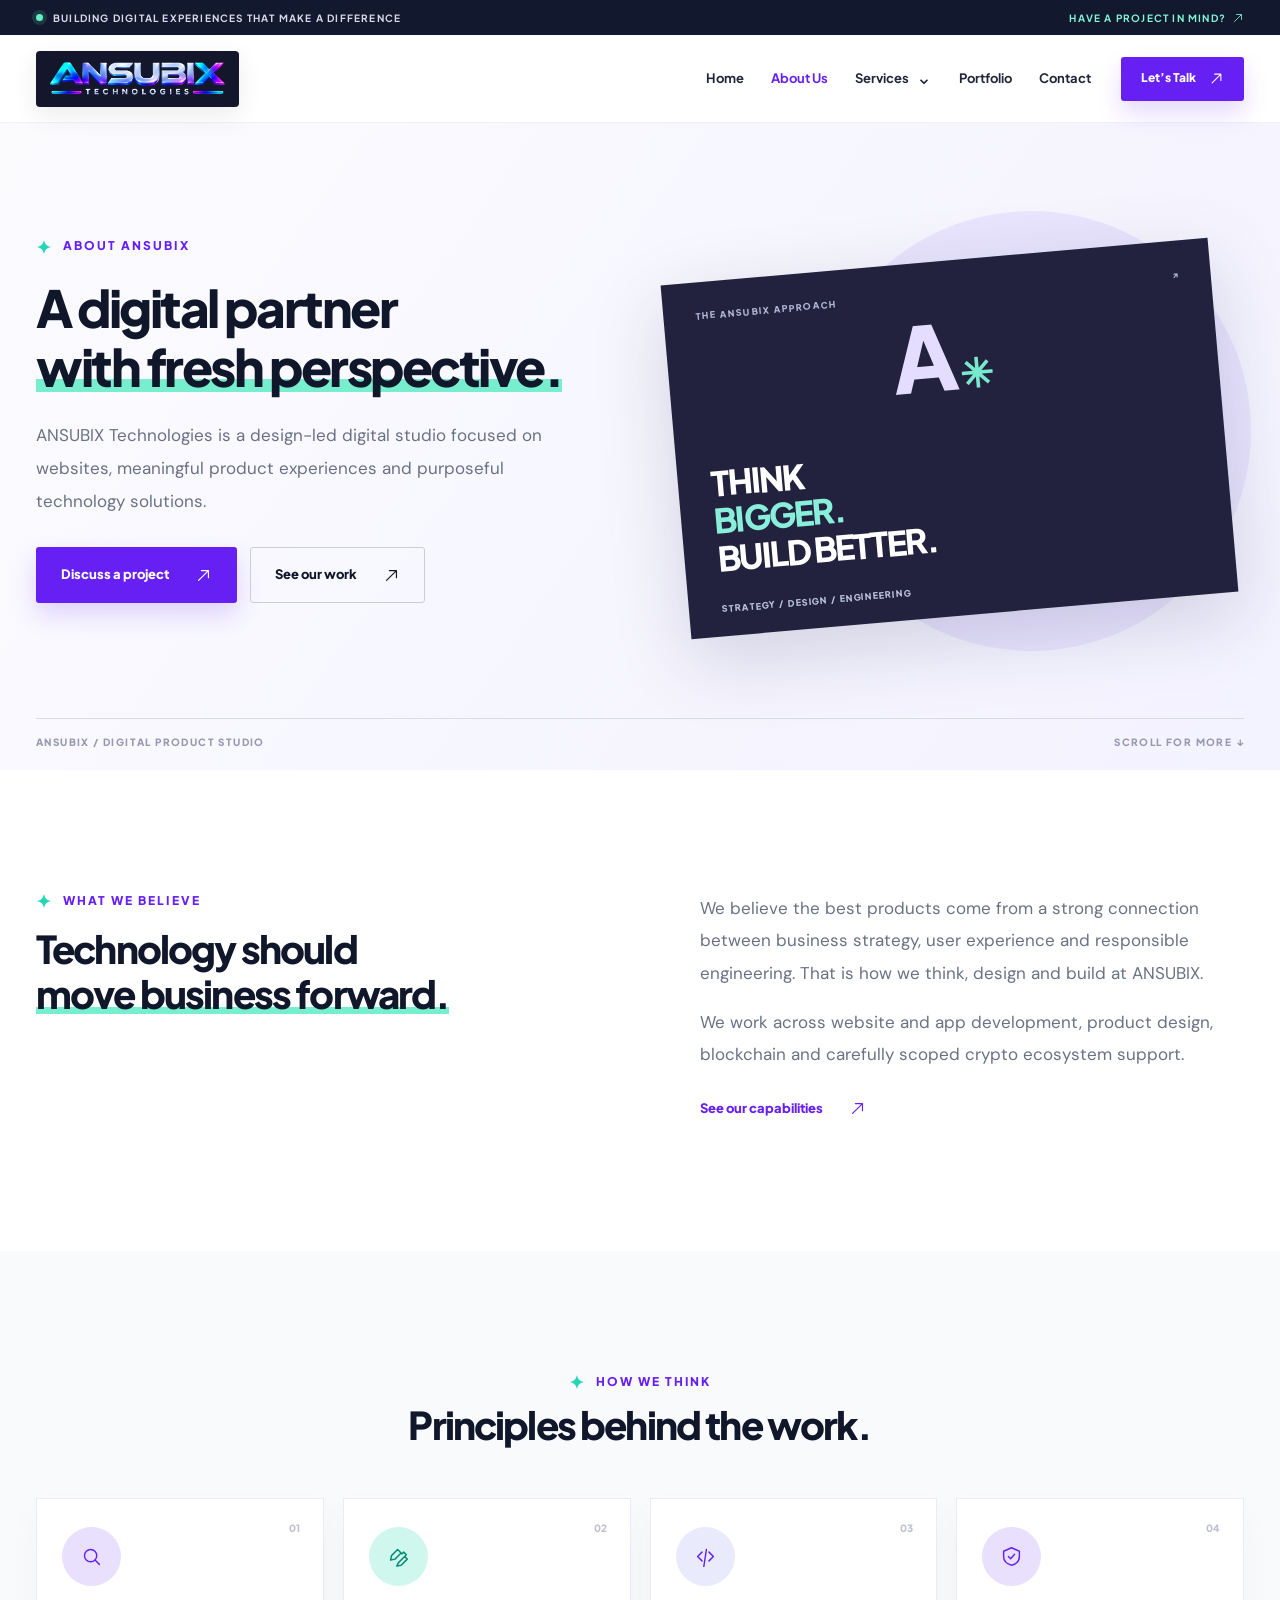
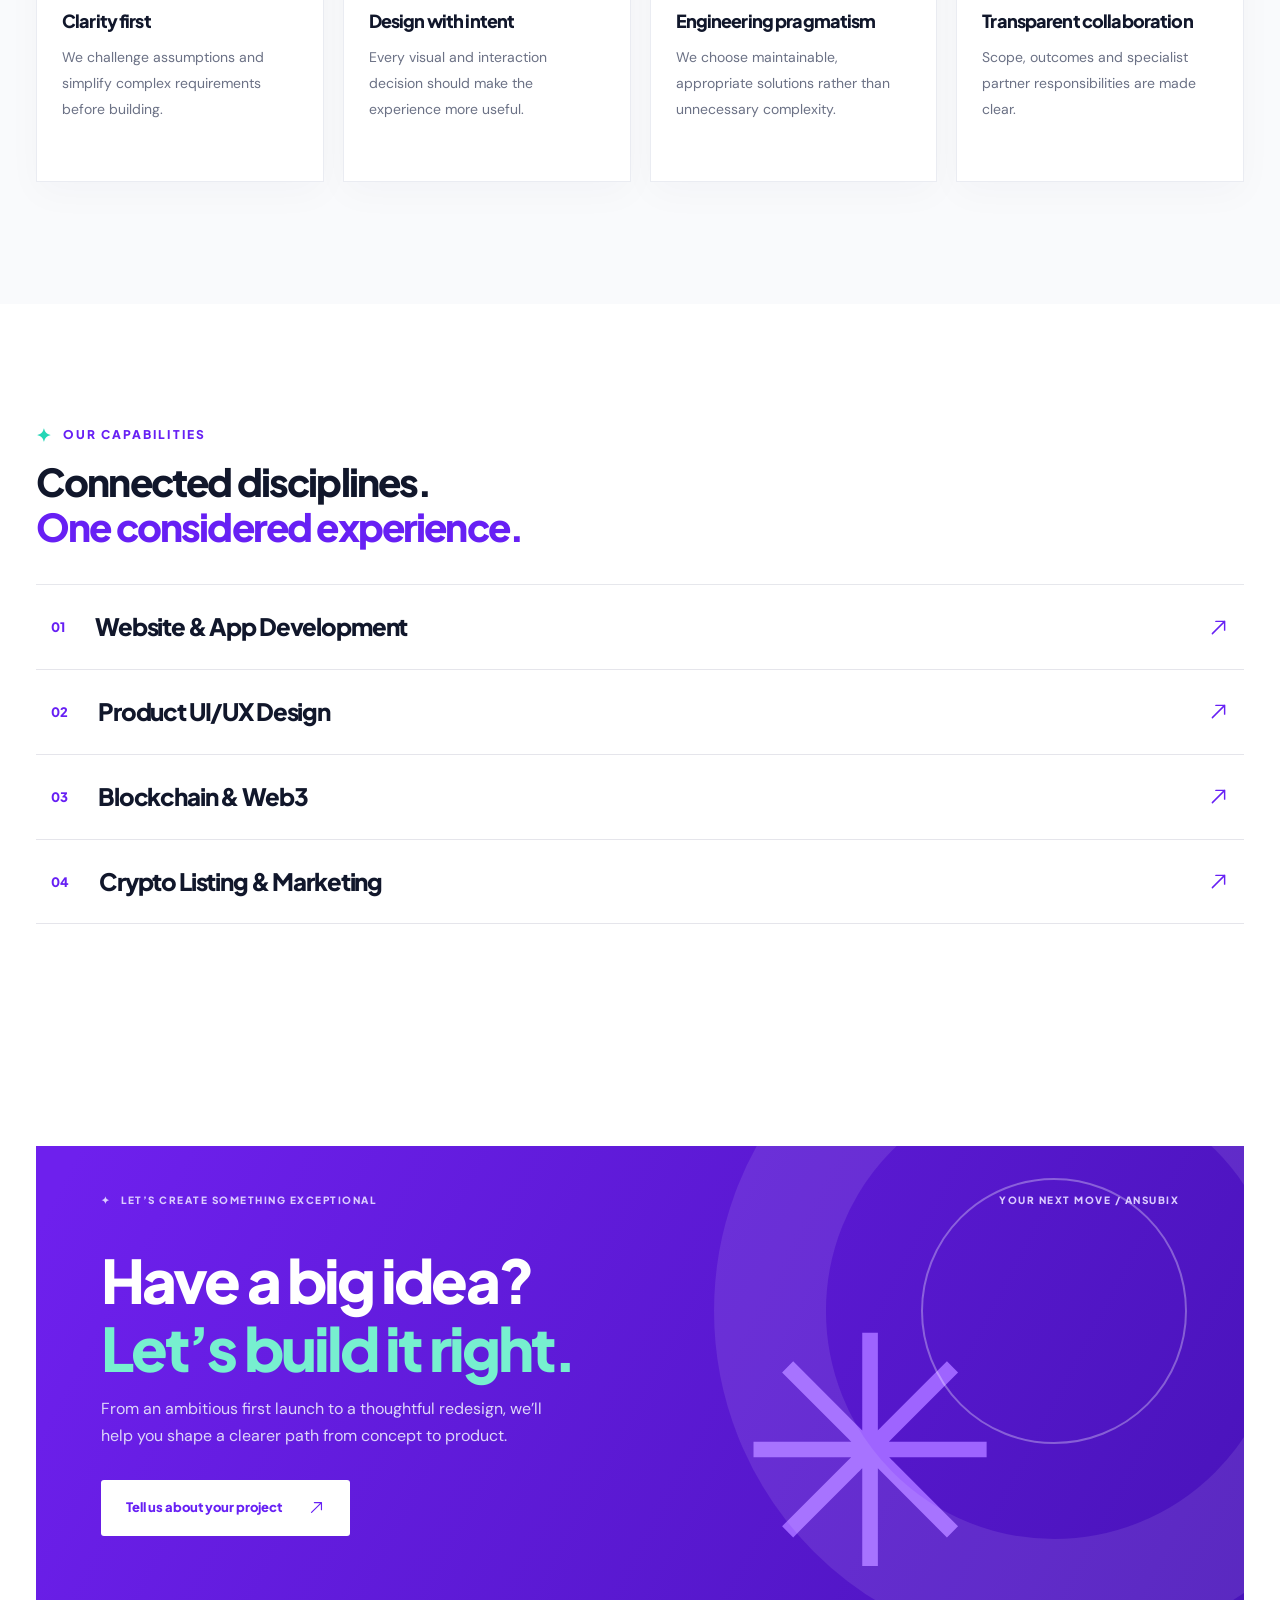
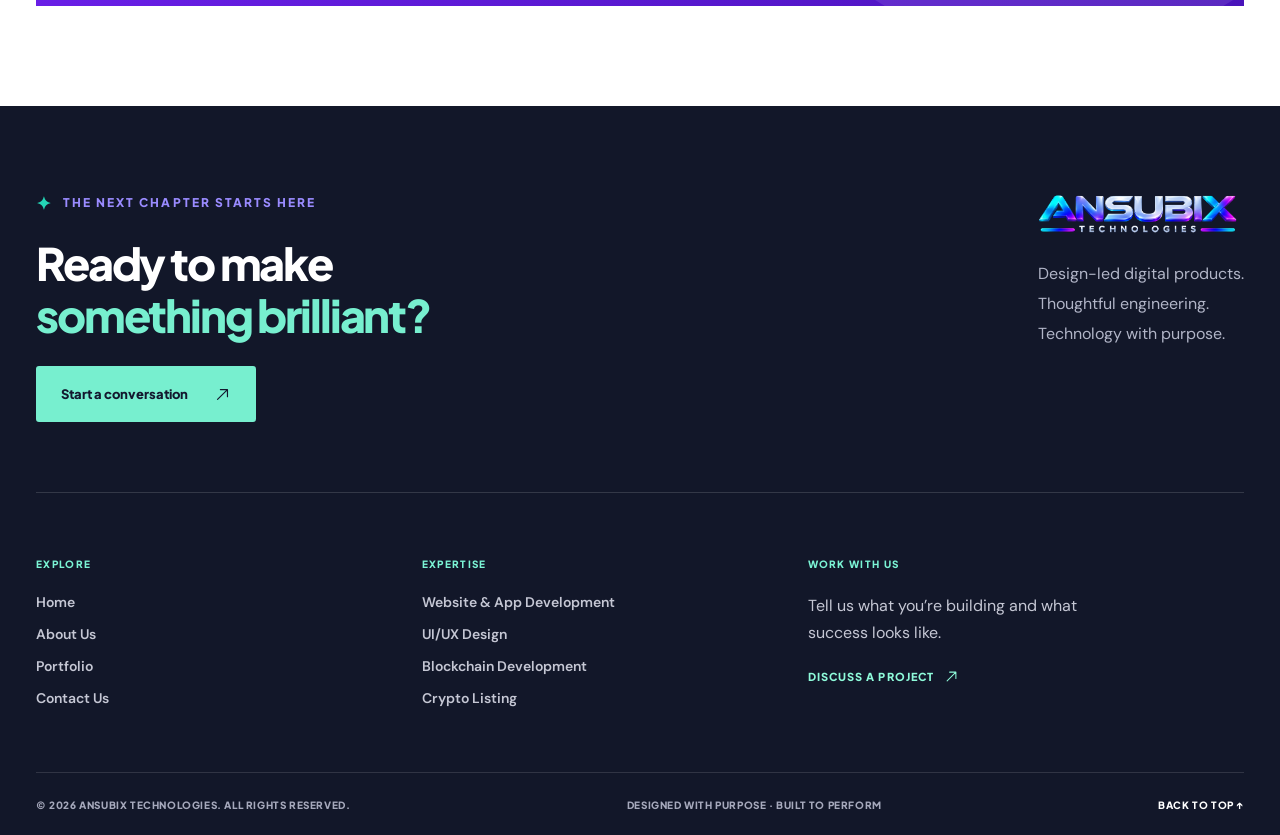
==== commit a91548ba: "Add files via upload" ====
--- a/about.html
+++ b/about.html
@@ -1,13 +1,2 @@
-<!doctype html><html lang="en"><head><meta charset="utf-8"><meta name="viewport" content="width=device-width,initial-scale=1"><meta name="theme-color" content="#080b1a"><meta name="description" content="We connect strategy, considered design and practical engineering to turn complex requirements into digital products that work."><meta property="og:title" content="A sharper way to build digital products. | ANSUBIX Technologies"><meta property="og:description" content="We connect strategy, considered design and practical engineering to turn complex requirements into digital products that work."><meta property="og:type" content="website"><meta property="og:url" content="https://ansubix.com/about.html"><link rel="canonical" href="https://ansubix.com/about.html"><title>A sharper way to build digital products. | ANSUBIX Technologies</title><link rel="icon" type="image/svg+xml" href="assets/images/brand-mark.svg"><link rel="preconnect" href="https://fonts.googleapis.com"><link rel="preconnect" href="https://fonts.gstatic.com" crossorigin><link href="https://fonts.googleapis.com/css2?family=DM+Sans:wght@400;500;600;700&family=Manrope:wght@400;500;600;700;800&display=swap" rel="stylesheet"><link rel="stylesheet" href="assets/css/site.css"></head><body><a class="skip-link" href="#main">Skip to content</a>
-<div class="announcement"><div class="wrap announcement-inner"><span class="announce-beacon"></span> DESIGN-LED DIGITAL ENGINEERING <span class="announcement-separator">/</span> WEB · PRODUCT · WEB3 <a href="contact.html">LET’S CONNECT <span aria-hidden="true">↗</span></a></div></div>
-<header class="site-header" id="top"><div class="wrap nav-row">
-<a href="index.html" aria-label="ANSUBIX Technologies home" class="logo"><img src="assets/images/ansubix-wordmark.png" alt="ANSUBIX Technologies" width="192" height="38"></a>
-<nav class="desktop-nav" aria-label="Primary navigation"><a class="" href="index.html">Home</a><a class="active" href="about.html">About</a>
-<div class="nav-dropdown"><button class="nav-dropdown-trigger " type="button" aria-expanded="false" aria-controls="nav-services">Services <span class="chevron">⌄</span></button><div class="dropdown-panel" id="nav-services"><div class="dropdown-title">WHAT WE BUILD</div><a class="" href="website-app-development.html">Website &amp; App <span aria-hidden="true">↗</span></a><a class="" href="ui-ux-design.html">UI/UX Design <span aria-hidden="true">↗</span></a><a class="" href="blockchain-development.html">Blockchain &amp; Web3 <span aria-hidden="true">↗</span></a><a class="" href="crypto-listing.html">Crypto Listing <span aria-hidden="true">↗</span></a></div></div>
-<a class="" href="portfolio.html">Portfolio</a><a class="" href="contact.html">Contact</a></nav>
-<a class="header-cta" href="contact.html">Start a project <span aria-hidden="true">↗</span></a>
-<button class="mobile-toggle" type="button" aria-label="Open menu" aria-controls="mobile-menu" aria-expanded="false"><span></span><span></span></button>
-</div><nav class="mobile-menu" id="mobile-menu" aria-label="Mobile navigation" hidden><a href="index.html" class="">Home <span aria-hidden="true">↗</span></a><a href="about.html" class="active">About Us <span aria-hidden="true">↗</span></a><a href="website-app-development.html" class="">Website &amp; App <span aria-hidden="true">↗</span></a><a href="ui-ux-design.html" class="">UI/UX Design <span aria-hidden="true">↗</span></a><a href="blockchain-development.html" class="">Blockchain &amp; Web3 <span aria-hidden="true">↗</span></a><a href="crypto-listing.html" class="">Crypto Listing <span aria-hidden="true">↗</span></a><a href="portfolio.html" class="">Portfolio <span aria-hidden="true">↗</span></a><a href="contact.html" class="">Contact Us <span aria-hidden="true">↗</span></a></nav></header><main id="main"><section class="inner-hero"><div class="inner-halo"></div><div class="wrap inner-hero-wrap"><div class="inner-kicker"><span class="tiny-indicator"></span> ANSUBIX / ABOUT ANSUBIX</div><h1>A sharper way to build <em>digital products.</em></h1><p>We connect strategy, considered design and practical engineering to turn complex requirements into digital products that work.</p><div class="inner-actions"><a class="button button-primary" href="contact.html">Start a project <span>↗</span></a><a class="button button-secondary" href="portfolio.html">Explore our work <span>↗</span></a></div><div class="inner-hero-foot">DESIGN-LED THINKING <span>✳</span> SPECIALIST DELIVERY</div><div class="inner-art" aria-hidden="true"><div class="inner-art-orbit orbit-a"></div><div class="inner-art-orbit orbit-b"></div><div class="inner-art-core">A<span>✳</span></div><div class="inner-art-label">BUILT FOR WHAT'S NEXT ↗</div></div></div></section>
-<section class="section inner-details"><div class="wrap"><div class="intro-kicker"><span>01 / WHAT DRIVES US</span><span>STRATEGY / DESIGN / DEVELOPMENT</span></div><div class="intro-grid"><h2>Built around the <em>work, not the noise.</em></h2><p>A clear, focused approach to digital delivery with websites and UI/UX at the center.</p></div><div class="detail-cards"><article class="detail-card"><div class="detail-card-top"><span>01 / PRIORITY</span><span class="detail-icon">✦</span></div><h3>Digital design first</h3><p>Web and product experience are where we lead — backed by intentional decisions and measurable project outcomes.</p><div class="detail-end">ANSUBIX / EXPERTISE <span>↗</span></div></article><article class="detail-card"><div class="detail-card-top"><span>02 / ENGINEERING</span><span class="detail-icon">⌘</span></div><h3>Technology with purpose</h3><p>We scope platforms, integrations and specialist engineering around actual product requirements.</p><div class="detail-end">ANSUBIX / EXPERTISE <span>↗</span></div></article><article class="detail-card"><div class="detail-card-top"><span>03 / TRANSPARENCY</span><span class="detail-icon">◈</span></div><h3>No inflated promises</h3><p>Scope, responsibilities and deliverables should be clear before work begins.</p><div class="detail-end">ANSUBIX / EXPERTISE <span>↗</span></div></article><article class="detail-card"><div class="detail-card-top"><span>04 / COLLABORATION</span><span class="detail-icon">◷</span></div><h3>One connected workflow</h3><p>Business goals, user needs and technical choices inform one another.</p><div class="detail-end">ANSUBIX / EXPERTISE <span>↗</span></div></article><article class="detail-card"><div class="detail-card-top"><span>05 / SPECIALISM</span><span class="detail-icon">◇</span></div><h3>Web3 when it matters</h3><p>Blockchain, wallets and decentralized products belong where they solve real problems.</p><div class="detail-end">ANSUBIX / EXPERTISE <span>↗</span></div></article><article class="detail-card"><div class="detail-card-top"><span>06 / EXPANSION</span><span class="detail-icon">↗</span></div><h3>Mobile when it fits</h3><p>We assess whether native or cross-platform delivery is right for the brief and specialist team.</p><div class="detail-end">ANSUBIX / EXPERTISE <span>↗</span></div></article></div></div></section>
-<section class="section inner-process"><div class="wrap inner-process-grid"><div><div class="intro-kicker"><span>02 / THE APPROACH</span></div><h2>We make the complicated <em>feel considered.</em></h2><p>Our work starts with understanding the problem — not choosing a fashionable technology. From discovery to launch, the process is shaped around scope, users and your business.</p><a class="text-link text-link-light" href="contact.html">Discuss your scope <span>↗</span></a></div><div class="steps-list"><div class="steps-row"><span>01</span><p>Define the brief and business goals</p><span>↗</span></div><div class="steps-row"><span>02</span><p>Map the experience and solution architecture</p><span>↗</span></div><div class="steps-row"><span>03</span><p>Design, build and review in clear milestones</p><span>↗</span></div><div class="steps-row"><span>04</span><p>Validate and evolve after launch</p><span>↗</span></div></div></div></section>
-<section class="section inner-bottom"><div class="wrap"><div class="inner-bottom-panel"><span>YOUR NEXT PROJECT STARTS WITH A CONVERSATION</span><h2>Let’s build something <em>worth remembering.</em></h2><a class="button button-primary" href="contact.html">Let's talk <span>↗</span></a></div></div></section></main><footer class="site-footer"><div class="wrap"><div class="footer-main"><div class="footer-brand"><img src="assets/images/ansubix-wordmark.png" alt="ANSUBIX Technologies" width="210" height="42"><p>We make technology feel more human.<br>And business feel more possible.</p><a href="contact.html" class="footer-hello">Have a project in mind? Let’s talk <svg viewBox="0 0 24 24" aria-hidden="true"><path d="M6 18 18 6M8 6h10v10" fill="none" stroke="currentColor" stroke-width="1.7" stroke-linecap="round" stroke-linejoin="round"/></svg></a></div><div class="footer-nav-col"><strong>EXPLORE</strong><a href="index.html">Home</a><a href="about.html">About Us</a><a href="portfolio.html">Portfolio</a><a href="contact.html">Contact</a></div><div class="footer-nav-col"><strong>EXPERTISE</strong><a href="website-app-development.html">Website &amp; App</a><a href="ui-ux-design.html">UI/UX Design</a><a href="blockchain-development.html">Blockchain &amp; Web3</a><a href="crypto-listing.html">Crypto Listing</a></div></div><div class="footer-bottom"><span>© 2026 ANSUBIX TECHNOLOGIES. ALL RIGHTS RESERVED.</span><span>DESIGNED WITH INTENT. BUILT TO LAST.</span><a href="#top">BACK TO TOP ↑</a></div></div></footer><script src="assets/js/site.js" defer></script></body></html>+<!DOCTYPE html><html lang="en"><head><meta charset="UTF-8"><meta name="viewport" content="width=device-width, initial-scale=1"><meta name="theme-color" content="#f8f9fc"><meta name="description" content="Meet ANSUBIX Technologies, a design-led digital product studio combining strategic UI/UX, website and app development, and Web3 services."><meta property="og:type" content="website"><meta property="og:title" content="About Us | ANSUBIX Technologies"><meta property="og:description" content="Meet ANSUBIX Technologies, a design-led digital product studio combining strategic UI/UX, website and app development, and Web3 services."><meta property="og:url" content="https://ansubix.com/about.html"><meta name="twitter:card" content="summary"><link rel="canonical" href="https://ansubix.com/about.html"><link rel="icon" href="assets/images/brand-mark.svg" type="image/svg+xml"><link rel="preconnect" href="https://fonts.googleapis.com"><link rel="preconnect" href="https://fonts.gstatic.com" crossorigin><link href="https://fonts.googleapis.com/css2?family=DM+Sans:wght@400;500;600;700&family=Plus+Jakarta+Sans:wght@400;500;600;700;800&display=swap" rel="stylesheet"><link rel="stylesheet" href="assets/css/site.css"><title>About Us | ANSUBIX Technologies</title><script type="application/ld+json">{"@context":"https://schema.org","@type":"Organization","name":"ANSUBIX Technologies","url":"https://ansubix.com/"}</script></head><body data-page="about.html"><a class="skip-link" href="#main">Skip to content</a><div class="topbar"><div class="container topbar-inner"><span class="topbar-left"><b class="pulse"></b> BUILDING DIGITAL EXPERIENCES THAT MAKE A DIFFERENCE</span><a href="contact.html">HAVE A PROJECT IN MIND? <svg class="icon " viewBox="0 0 24 24" fill="none" stroke="currentColor" stroke-width="1.65" stroke-linecap="round" stroke-linejoin="round" aria-hidden="true"><path d="M5 19 19 5M9 5h10v10"/></svg></a></div></div>
+<header id="top" class="site-header"><div class="container nav-shell"><a class="brand" href="index.html" aria-label="ANSUBIX Technologies home"><img src="assets/images/ansubix-wordmark.png" alt="ANSUBIX TECHNOLOGIES" width="177" height="36"></a><nav class="nav-desktop" aria-label="Main navigation"><a class="" href="index.html">Home</a><a class="active" href="about.html">About Us</a><div class="has-submenu"><button class="submenu-trigger " type="button" aria-expanded="false" aria-controls="services-menu">Services <span class="chevron">⌄</span></button><div class="submenu" id="services-menu"><span class="submenu-caption">SOLUTIONS & EXPERTISE</span><a href="website-app-development.html" class="">Website & App Development <svg class="icon " viewBox="0 0 24 24" fill="none" stroke="currentColor" stroke-width="1.65" stroke-linecap="round" stroke-linejoin="round" aria-hidden="true"><path d="M5 19 19 5M9 5h10v10"/></svg></a><a href="ui-ux-design.html" class="">UI/UX Design <svg class="icon " viewBox="0 0 24 24" fill="none" stroke="currentColor" stroke-width="1.65" stroke-linecap="round" stroke-linejoin="round" aria-hidden="true"><path d="M5 19 19 5M9 5h10v10"/></svg></a><a href="blockchain-development.html" class="">Blockchain Development <svg class="icon " viewBox="0 0 24 24" fill="none" stroke="currentColor" stroke-width="1.65" stroke-linecap="round" stroke-linejoin="round" aria-hidden="true"><path d="M5 19 19 5M9 5h10v10"/></svg></a><a href="crypto-listing.html" class="">Crypto Listing <svg class="icon " viewBox="0 0 24 24" fill="none" stroke="currentColor" stroke-width="1.65" stroke-linecap="round" stroke-linejoin="round" aria-hidden="true"><path d="M5 19 19 5M9 5h10v10"/></svg></a></div></div><a class="" href="portfolio.html">Portfolio</a><a class="" href="contact.html">Contact</a></nav><a class="btn btn-nav" href="contact.html"><span>Let’s Talk</span><svg class="icon " viewBox="0 0 24 24" fill="none" stroke="currentColor" stroke-width="1.65" stroke-linecap="round" stroke-linejoin="round" aria-hidden="true"><path d="M5 19 19 5M9 5h10v10"/></svg></a><button class="menu-toggle" type="button" aria-label="Open navigation" aria-controls="mobile-navigation" aria-expanded="false"><span></span><span></span><span></span></button></div><nav class="nav-mobile" id="mobile-navigation" aria-label="Mobile navigation" hidden><a class="" href="index.html">Home<svg class="icon " viewBox="0 0 24 24" fill="none" stroke="currentColor" stroke-width="1.65" stroke-linecap="round" stroke-linejoin="round" aria-hidden="true"><path d="M5 19 19 5M9 5h10v10"/></svg></a><a class="active" href="about.html">About Us<svg class="icon " viewBox="0 0 24 24" fill="none" stroke="currentColor" stroke-width="1.65" stroke-linecap="round" stroke-linejoin="round" aria-hidden="true"><path d="M5 19 19 5M9 5h10v10"/></svg></a><a class="" href="website-app-development.html">Website & App Development<svg class="icon " viewBox="0 0 24 24" fill="none" stroke="currentColor" stroke-width="1.65" stroke-linecap="round" stroke-linejoin="round" aria-hidden="true"><path d="M5 19 19 5M9 5h10v10"/></svg></a><a class="" href="ui-ux-design.html">UI/UX Design<svg class="icon " viewBox="0 0 24 24" fill="none" stroke="currentColor" stroke-width="1.65" stroke-linecap="round" stroke-linejoin="round" aria-hidden="true"><path d="M5 19 19 5M9 5h10v10"/></svg></a><a class="" href="blockchain-development.html">Blockchain Development<svg class="icon " viewBox="0 0 24 24" fill="none" stroke="currentColor" stroke-width="1.65" stroke-linecap="round" stroke-linejoin="round" aria-hidden="true"><path d="M5 19 19 5M9 5h10v10"/></svg></a><a class="" href="crypto-listing.html">Crypto Listing<svg class="icon " viewBox="0 0 24 24" fill="none" stroke="currentColor" stroke-width="1.65" stroke-linecap="round" stroke-linejoin="round" aria-hidden="true"><path d="M5 19 19 5M9 5h10v10"/></svg></a><a class="" href="portfolio.html">Portfolio<svg class="icon " viewBox="0 0 24 24" fill="none" stroke="currentColor" stroke-width="1.65" stroke-linecap="round" stroke-linejoin="round" aria-hidden="true"><path d="M5 19 19 5M9 5h10v10"/></svg></a><a class="" href="contact.html">Contact Us<svg class="icon " viewBox="0 0 24 24" fill="none" stroke="currentColor" stroke-width="1.65" stroke-linecap="round" stroke-linejoin="round" aria-hidden="true"><path d="M5 19 19 5M9 5h10v10"/></svg></a></nav></header><main id="main"><section class="inner-hero"><div class="container inner-hero-grid"><div class="inner-hero-copy"><div class="eyebrow"><span class="four-star">✦</span> ABOUT ANSUBIX </div><h1>A digital partner<br><span class="marked">with fresh perspective.</span></h1><p>ANSUBIX Technologies is a design-led digital studio focused on websites, meaningful product experiences and purposeful technology solutions.</p><div class="inner-actions"><a class="btn btn-primary" href="contact.html"><span>Discuss a project</span><svg class="icon " viewBox="0 0 24 24" fill="none" stroke="currentColor" stroke-width="1.65" stroke-linecap="round" stroke-linejoin="round" aria-hidden="true"><path d="M5 19 19 5M9 5h10v10"/></svg></a><a class="btn btn-outline" href="portfolio.html"><span>See our work</span><svg class="icon " viewBox="0 0 24 24" fill="none" stroke="currentColor" stroke-width="1.65" stroke-linecap="round" stroke-linejoin="round" aria-hidden="true"><path d="M5 19 19 5M9 5h10v10"/></svg></a></div></div><div class="inner-art art-about"><div class="inner-bg-circle"></div><div class="art-interface art-interface-about"><div class="art-topline">THE ANSUBIX APPROACH <span>↗</span></div><div class="about-figure">A<span>✳</span></div><div class="about-art-words">THINK<br><em>BIGGER.</em><br>BUILD BETTER.</div><div class="about-art-bottom">STRATEGY / DESIGN / ENGINEERING</div></div></div></div><div class="container inner-hero-bottom"><span>ANSUBIX / DIGITAL PRODUCT STUDIO</span><span>SCROLL FOR MORE ↓</span></div></section><section class="section about-values"><div class="container about-values-grid"><div><div class="eyebrow"><span class="four-star">✦</span> WHAT WE BELIEVE </div><h2>Technology should<br><span class="mint-underline">move business forward.</span></h2></div><div><p>We believe the best products come from a strong connection between business strategy, user experience and responsible engineering. That is how we think, design and build at ANSUBIX.</p><p>We work across website and app development, product design, blockchain and carefully scoped crypto ecosystem support.</p><a class="btn btn-text" href="#capabilities"><span>See our capabilities</span><svg class="icon " viewBox="0 0 24 24" fill="none" stroke="currentColor" stroke-width="1.65" stroke-linecap="round" stroke-linejoin="round" aria-hidden="true"><path d="M5 19 19 5M9 5h10v10"/></svg></a></div></div></section><section class="section benefit-section"><div class="container"><div class="eyebrow"><span class="four-star">✦</span> HOW WE THINK </div><h2 class="center-title">Principles behind the work.</h2><div class="benefit-grid"><article class="benefit-card"><div class="benefit-icon"><svg class="icon " viewBox="0 0 24 24" fill="none" stroke="currentColor" stroke-width="1.65" stroke-linecap="round" stroke-linejoin="round" aria-hidden="true"><circle cx="11" cy="11" r="7"/><path d="m16 16 5 5"/></svg></div><h3>Clarity first</h3><p>We challenge assumptions and simplify complex requirements before building.</p><span class="benefit-no">01</span></article><article class="benefit-card"><div class="benefit-icon"><svg class="icon " viewBox="0 0 24 24" fill="none" stroke="currentColor" stroke-width="1.65" stroke-linecap="round" stroke-linejoin="round" aria-hidden="true"><path d="m12 19 7-7 3 3-7 7-5 1 2-4Zm7-7 2-2-3-3-2 2m-12 2 7-7 4 4-7 7-5 1 1-5Z"/></svg></div><h3>Design with intent</h3><p>Every visual and interaction decision should make the experience more useful.</p><span class="benefit-no">02</span></article><article class="benefit-card"><div class="benefit-icon"><svg class="icon " viewBox="0 0 24 24" fill="none" stroke="currentColor" stroke-width="1.65" stroke-linecap="round" stroke-linejoin="round" aria-hidden="true"><path d="m8 7-5 5 5 5m8-10 5 5-5 5m-3-13-3 20"/></svg></div><h3>Engineering pragmatism</h3><p>We choose maintainable, appropriate solutions rather than unnecessary complexity.</p><span class="benefit-no">03</span></article><article class="benefit-card"><div class="benefit-icon"><svg class="icon " viewBox="0 0 24 24" fill="none" stroke="currentColor" stroke-width="1.65" stroke-linecap="round" stroke-linejoin="round" aria-hidden="true"><path d="m12 2 9 4v6c0 5-3.5 8.5-9 10-5.5-1.5-9-5-9-10V6l9-4Z"/><path d="m8.5 12 2.5 2.5 4.5-5"/></svg></div><h3>Transparent collaboration</h3><p>Scope, outcomes and specialist partner responsibilities are made clear.</p><span class="benefit-no">04</span></article></div></div></section><section class="section about-capabilities" id="capabilities"><div class="container"><div class="capabilities-heading"><div class="eyebrow"><span class="four-star">✦</span> OUR CAPABILITIES </div><h2>Connected disciplines.<br><em>One considered experience.</em></h2></div><div class="capability-rows"><a href="website-app-development.html"><span>01</span><h3>Website & App Development</h3><svg class="icon " viewBox="0 0 24 24" fill="none" stroke="currentColor" stroke-width="1.65" stroke-linecap="round" stroke-linejoin="round" aria-hidden="true"><path d="M5 19 19 5M9 5h10v10"/></svg></a><a href="ui-ux-design.html"><span>02</span><h3>Product UI/UX Design</h3><svg class="icon " viewBox="0 0 24 24" fill="none" stroke="currentColor" stroke-width="1.65" stroke-linecap="round" stroke-linejoin="round" aria-hidden="true"><path d="M5 19 19 5M9 5h10v10"/></svg></a><a href="blockchain-development.html"><span>03</span><h3>Blockchain & Web3</h3><svg class="icon " viewBox="0 0 24 24" fill="none" stroke="currentColor" stroke-width="1.65" stroke-linecap="round" stroke-linejoin="round" aria-hidden="true"><path d="M5 19 19 5M9 5h10v10"/></svg></a><a href="crypto-listing.html"><span>04</span><h3>Crypto Listing & Marketing</h3><svg class="icon " viewBox="0 0 24 24" fill="none" stroke="currentColor" stroke-width="1.65" stroke-linecap="round" stroke-linejoin="round" aria-hidden="true"><path d="M5 19 19 5M9 5h10v10"/></svg></a></div></div></section><section class="section closing-block"><div class="container"><div class="closing-panel"><div class="closing-ring"></div><div class="closing-top"><span>✦ &nbsp; LET’S CREATE SOMETHING EXCEPTIONAL</span><span>YOUR NEXT MOVE / ANSUBIX</span></div><h2>Have a big idea?<br><em>Let’s build it right.</em></h2><p>From an ambitious first launch to a thoughtful redesign, we’ll help you shape a clearer path from concept to product.</p><a class="btn btn-white" href="contact.html"><span>Tell us about your project</span><svg class="icon " viewBox="0 0 24 24" fill="none" stroke="currentColor" stroke-width="1.65" stroke-linecap="round" stroke-linejoin="round" aria-hidden="true"><path d="M5 19 19 5M9 5h10v10"/></svg></a><span class="closing-decor">✳</span></div></div></section></main><footer class="footer"><div class="container"><div class="footer-top"><div class="footer-statement"><div class="eyebrow"><span class="four-star">✦</span> THE NEXT CHAPTER STARTS HERE </div><h2>Ready to make<br><em>something brilliant?</em></h2><a class="btn btn-mint" href="contact.html"><span>Start a conversation</span><svg class="icon " viewBox="0 0 24 24" fill="none" stroke="currentColor" stroke-width="1.65" stroke-linecap="round" stroke-linejoin="round" aria-hidden="true"><path d="M5 19 19 5M9 5h10v10"/></svg></a></div><div class="footer-brand"><div class="brand brand-footer"><img src="assets/images/ansubix-wordmark.png" width="200" height="40" alt="ANSUBIX Technologies"></div><p>Design-led digital products.<br>Thoughtful engineering.<br>Technology with purpose.</p></div></div><div class="footer-links"><div><b>EXPLORE</b><a href="index.html">Home</a><a href="about.html">About Us</a><a href="portfolio.html">Portfolio</a><a href="contact.html">Contact Us</a></div><div><b>EXPERTISE</b><a href="website-app-development.html">Website & App Development</a><a href="ui-ux-design.html">UI/UX Design</a><a href="blockchain-development.html">Blockchain Development</a><a href="crypto-listing.html">Crypto Listing</a></div><div class="footer-availability"><b>WORK WITH US</b><p>Tell us what you’re building and what success looks like.</p><a href="contact.html">DISCUSS A PROJECT <svg class="icon " viewBox="0 0 24 24" fill="none" stroke="currentColor" stroke-width="1.65" stroke-linecap="round" stroke-linejoin="round" aria-hidden="true"><path d="M5 19 19 5M9 5h10v10"/></svg></a></div></div><div class="footer-bottom"><span>© 2026 ANSUBIX TECHNOLOGIES. ALL RIGHTS RESERVED.</span><span>DESIGNED WITH PURPOSE · BUILT TO PERFORM</span><a href="#top">BACK TO TOP ↑</a></div></div></footer><script defer src="assets/js/site.js"></script></body></html>
--- a/assets/css/site.css
+++ b/assets/css/site.css
@@ -1,18 +1,32 @@
-:root{--ink:#080d1d;--deep:#080d20;--deep2:#111932;--ink-soft:#2d3550;--purple:#8a6cff;--violet:#7155fb;--cyan:#58e9ef;--paper:#f5f7fb;--paper2:#eaf0fa;--white:#fff;--muted:#7d88a4;--line:rgba(40,56,101,.14);--max:1328px;--font:'Manrope','Arial',sans-serif;--body:'DM Sans',Arial,sans-serif}
-*{box-sizing:border-box}html{scroll-behavior:smooth;scroll-padding-top:80px}body{margin:0;color:var(--ink);font-family:var(--body);font-size:16px;line-height:1.6;overflow-x:hidden;background:var(--paper)}button,input,select,textarea{font:inherit}button{cursor:pointer}a{color:inherit;text-decoration:none}img{max-width:100%;height:auto}a:focus-visible,button:focus-visible,input:focus-visible,select:focus-visible,textarea:focus-visible{outline:3px solid var(--cyan);outline-offset:4px}.wrap{width:min(var(--max),calc(100% - 112px));margin-inline:auto}.skip-link{position:fixed;z-index:1000;top:-90px;left:18px;background:#fff;padding:12px 22px;border-radius:5px;color:#000}.skip-link:focus{top:15px}.announcement{height:34px;background:#050916;color:#98a8d0;border-bottom:1px solid #ffffff12;font:700 9px var(--font);letter-spacing:1.4px}.announcement-inner{height:100%;display:flex;align-items:center;gap:12px}.announce-beacon{height:6px;width:6px;border-radius:50%;background:#65f0dd;box-shadow:0 0 0 4px #66ffdc17}.announcement-separator{opacity:.3}.announcement a{margin-left:auto;color:#d0e2ff;transition:color .2s}.announcement a:hover{color:#77efff}.site-header{height:82px;position:relative;z-index:30;background:#080d20;color:white;border-bottom:1px solid #ffffff19}.nav-row{height:100%;display:flex;align-items:center;justify-content:space-between;gap:20px}.logo{display:block;flex:0 0 196px;min-width:0}.logo img{display:block;width:196px;object-fit:contain}.desktop-nav{display:flex;align-items:center;gap:clamp(14px,2vw,31px);height:100%;margin-left:auto}.desktop-nav>a,.nav-dropdown-trigger{height:100%;display:flex;align-items:center;justify-content:center;gap:6px;color:#b1bfd8;letter-spacing:.05px;font-size:12px;font-weight:700;white-space:nowrap;border:0;background:none;padding:0;transition:color .2s}.desktop-nav>a:hover,.nav-dropdown-trigger:hover,.desktop-nav .active,.nav-dropdown-trigger.active{color:#fff}.desktop-nav>a.active:after,.nav-dropdown-trigger.active:after{content:'';height:2px;position:absolute;bottom:0;width:32px;background:var(--cyan)}.nav-dropdown{position:relative;height:100%}.nav-dropdown-trigger .chevron{font-size:18px;margin-top:-4px}.dropdown-panel{position:absolute;top:calc(100% - 1px);left:-26px;width:297px;z-index:40;padding:22px 12px 14px;border:1px solid #9dafff34;border-radius:0 0 16px 16px;background:rgba(11,17,39,.98);box-shadow:0 28px 45px #0205108c;opacity:0;visibility:hidden;transform:translateY(9px);transition:opacity .18s,transform .18s,visibility .18s}.nav-dropdown:hover .dropdown-panel,.nav-dropdown:focus-within .dropdown-panel,.nav-dropdown.open .dropdown-panel{opacity:1;visibility:visible;transform:translateY(0)}.dropdown-title{font:800 10px var(--font);letter-spacing:2px;color:#66e1f3;padding:0 12px 13px}.dropdown-panel>a{display:flex;justify-content:space-between;padding:11px 12px;color:#d6def3;font-size:13px;border-radius:8px}.dropdown-panel>a:hover,.dropdown-panel>a.active{background:#ffffff0e;color:#fff}.dropdown-panel>a span{color:#7de9ee}.header-cta{flex:0 0 auto;background:#f9fbff;color:#10152a!important;border-radius:6px;padding:13px 19px;font:800 11px var(--font);white-space:nowrap;transition:background .2s,transform .2s}.header-cta:hover{background:#a1f3f1;transform:translateY(-2px)}.header-cta span{font-size:15px;padding-left:6px}.mobile-toggle,.mobile-menu{display:none}.hero{background:radial-gradient(ellipse at 77% 45%,#2a267159,transparent 45%),linear-gradient(118deg,#070b1b 10%,#0b122d 64%,#090c21 100%);color:white;position:relative;min-height:790px;overflow:hidden;isolation:isolate}.hero:after{content:'';position:absolute;bottom:-420px;right:-200px;width:930px;height:930px;border:1px solid #8e7cfc17;border-radius:50%;pointer-events:none}.hero-aura{position:absolute;filter:blur(75px);opacity:.3;pointer-events:none}.aura-one{width:390px;height:390px;background:#4651e9;top:110px;right:13%;border-radius:50%}.aura-two{width:300px;height:300px;background:#a535bb;top:390px;right:0;border-radius:50%;opacity:.18}.hero-inner{position:relative;display:grid;grid-template-columns:54% 46%;align-items:center;min-height:690px;padding:40px 0 24px;z-index:1}.hero-copy{position:relative;z-index:3;padding-top:8px}.eyebrow,.inner-kicker{display:flex;align-items:center;gap:12px;font:800 10px var(--font);color:#b9c7e9;letter-spacing:1.85px}.eyebrow-line{width:35px;height:1px;background:#64dceb}.hero h1{font:800 clamp(56px,5.15vw,86px)/1.12 var(--font);letter-spacing:-5.4px;margin:25px 0 24px;max-width:860px;white-space:nowrap}.hero-text-outline{color:transparent;-webkit-text-stroke:1.25px #c9d7ffb0;text-shadow:0 0 44px #ffffff07}.hero-gradient{background:linear-gradient(100deg,#7deefa 1%,#7d97ff 47%,#b58df9 85%);background-clip:text;-webkit-background-clip:text;-webkit-text-fill-color:transparent;white-space:normal}.hero-lead{color:#afbdd4;font-size:15px;line-height:1.9;max-width:568px;margin:0 0 33px}.hero-buttons{display:flex;align-items:center;gap:16px;flex-wrap:wrap}.button{display:inline-flex;align-items:center;justify-content:center;gap:35px;min-height:54px;padding:13px 23px;font:800 12px var(--font);border-radius:5px;transition:transform .24s,background .24s,box-shadow .24s;letter-spacing:.1px}.button:hover{transform:translateY(-3px)}.button span{font-size:18px;font-weight:500}.button-primary{color:#081226;background:linear-gradient(100deg,#67ecf0,#a8eff8);box-shadow:0 10px 30px #35c9dc23}.button-primary:hover{box-shadow:0 15px 38px #5ae7ed44}.button-secondary{color:#e1eaff;border:1px solid #bec8e34a;background:#ffffff05}.button-secondary:hover{background:#ffffff17}.hero-proof{display:flex;align-items:center;gap:11px;font:700 9px var(--font);letter-spacing:1px;color:#7f94b7;margin-top:52px}.hero-proof .small-symbol{font-size:23px;color:#94c4ff}.hero-proof i{font-style:normal;color:#59cadc;padding:0 7px}.hero-bottom{display:flex;align-items:center;gap:18px;padding:28px 0 30px;color:#6c829f;font:700 9px var(--font);letter-spacing:1.65px}.hero-bottom-line{height:1px;background:#ffffff1e;flex:1}.hero-art{height:590px;position:relative;left:-4px;isolation:isolate;transform:scale(.98);transform-origin:center}.art-grid{position:absolute;width:670px;height:590px;inset:0 0 auto 20px;background-image:linear-gradient(#9bb9ff12 1px,transparent 1px),linear-gradient(90deg,#9bb9ff12 1px,transparent 1px);background-size:42px 42px;mask-image:radial-gradient(ellipse at 50% 45%,black,transparent 72%);opacity:.6}.art-orbit{position:absolute;left:-44px;top:9px;width:615px;height:585px;border:1px solid #9a9afe22;border-radius:50%;transform:rotate(-15deg)}.workspace{position:absolute;z-index:3;left:18px;top:93px;width:535px;height:383px;background:linear-gradient(132deg,#0f1536,#080d22);border:1px solid #9dafff50;border-radius:14px;overflow:hidden;box-shadow:0 38px 90px #0008,0 0 95px #646cf42b;transform:perspective(930px) rotateY(-10deg) rotateX(4deg)}.workspace-header{height:41px;padding:0 16px;display:flex;align-items:center;gap:15px;border-bottom:1px solid #a3bcff23;background:#0a1027}.window-dots{display:flex;gap:5px}.window-dots i{width:6px;height:6px;border-radius:50%;background:#ff7e9d}.window-dots i:nth-child(2){background:#ffcb82}.window-dots i:nth-child(3){background:#6decd7}.workspace-header>span{font:800 8px var(--font);letter-spacing:1.3px;color:#a2b4d5}.workspace-header .header-right-mini{margin-left:auto}.workspace-main{display:flex;height:calc(100% - 41px)}.workspace-sidebar{width:57px;flex:0 0 57px;display:flex;align-items:center;flex-direction:column;gap:17px;padding:13px 0;border-right:1px solid #cbdcff16;background:#070d23}.side-logomark{font:900 22px var(--font);color:#fff;background:linear-gradient(135deg,#2bd9e9,#8c62fa);width:31px;height:31px;line-height:29px;text-align:center;border-radius:9px;margin-bottom:16px;position:relative}.side-logomark span{position:absolute;font-size:6px;bottom:4px;right:4px}.side-ico{font-size:18px;color:#5e739e}.side-ico.selected{background:#789aff26;width:34px;border-radius:6px;text-align:center;color:#9bcafe}.workspace-body{padding:18px 24px;flex:1;min-width:0}.workspace-toolbar{display:flex;justify-content:space-between;font:700 8px var(--font);letter-spacing:.8px;color:#8a9dbd}.workspace-toolbar b{color:#576b91}.workspace-toolbar i{font-style:normal;color:#70f1e7}.workspace-heading{font:800 29px/1.22 var(--font);letter-spacing:-1.4px;color:#fff;margin:22px 0 15px}.workspace-heading em{font-style:normal;color:#7aeeef}.workspace-divider{height:1px;background:#ffffff20;margin-bottom:14px}.workspace-tiles{display:grid;grid-template-columns:1.14fr .86fr;gap:11px}.tile-visual,.tile-chart{height:138px;border:1px solid #9ca8ff24;border-radius:8px;background:linear-gradient(135deg,#222b56,#141c41);position:relative;overflow:hidden;padding:10px}.tile-chart{background:linear-gradient(135deg,#132246,#11162c)}.tile-kicker{font:700 6.5px var(--font);letter-spacing:.8px;color:#b9c7e7}.tile-orbit{height:97px;position:relative;display:grid;place-items:center}.tile-orbit>div{position:absolute;width:95px;height:95px;border:1px solid #77bafc48;transform:rotate(30deg);border-radius:31% 69% 67% 33% / 48% 42% 58% 52%}.tile-orbit>div:nth-child(2){width:74px;height:74px;transform:rotate(70deg);border-color:#c375ff66}.tile-orbit>div:nth-child(3){width:54px;height:54px;transform:rotate(112deg);border-color:#70ecfa74}.tile-orbit i{font-size:31px;font-style:normal;color:#b9f1ff;text-shadow:0 0 17px #69e5ff}.tile-bottom{display:flex;justify-content:space-between;font:700 8px var(--font);color:#dce5ff;position:absolute;bottom:8px;left:9px;right:9px}.tile-bottom span{color:#6cebec}.bar-graph{height:84px;display:flex;align-items:flex-end;justify-content:space-between;gap:7px;padding:8px 9px 0}.bar-graph i{display:block;flex:1;border-radius:3px 3px 0 0;background:linear-gradient(0deg,#34359b,#8dddfb)}.bar-graph i:nth-child(even){background:linear-gradient(0deg,#4f3b94,#ba8bff)}.phone-preview{width:173px;height:350px;border:5px solid #202f56;border-radius:28px;position:absolute;z-index:4;right:-24px;top:234px;overflow:hidden;background:radial-gradient(circle at 73% 30%,#444bac88,transparent 55%),linear-gradient(150deg,#121a4e,#10142e 70%);box-shadow:0 22px 75px #000c,0 0 0 1px #c2c2fa70;transform:rotate(10deg)}.phone-island{position:absolute;background:#080c1a;width:65px;height:14px;border-radius:0 0 13px 13px;top:0;left:50%;transform:translateX(-50%)}.phone-brand{font:900 28px var(--font);color:#f4f9ff;margin:28px 17px 36px;position:relative}.phone-brand span{font-size:11px;color:#88f9ec}.phone-copy{font:800 25px/1.13 var(--font);letter-spacing:-1.4px;color:#fff;padding-left:17px;position:relative;z-index:2}.phone-copy em{font-style:normal;color:#7fe9fc}.phone-blob{position:absolute;left:-37px;top:177px;width:208px;height:208px;background:radial-gradient(circle at 31% 36%,#e7c6ff,#945bff 44%,#303ea3 70%);border-radius:39% 61% 27% 73% / 36% 37% 63% 64%;transform:rotate(-28deg);box-shadow:inset -25px -15px 30px #1d1f69b3,0 0 45px #9859ff66}.phone-bottom{position:absolute;z-index:2;bottom:14px;left:15px;right:13px;display:flex;justify-content:space-between;font:800 7px var(--font);letter-spacing:.5px;color:#ebefff}.phone-bottom span{font-size:13px}.floating-label{z-index:5;position:absolute;display:flex;align-items:center;gap:10px;padding:13px 14px;background:#edf4ff;color:#192044;border-radius:7px;box-shadow:0 20px 45px #0006;font:800 8px var(--font);letter-spacing:.45px;white-space:nowrap}.floating-label b{font:800 7px var(--font);color:#5f69a0}.label-top{top:47px;left:235px;transform:rotate(5deg)}.label-bottom{left:-30px;bottom:66px;background:#ffffffee;transform:rotate(-5deg)}.label-bottom>span:nth-child(2){display:block;font:800 8px var(--font);line-height:1.7}.label-bottom>span:last-child{font-size:20px;color:#625bdd}.tiny-indicator{width:7px;height:7px;border-radius:50%;background:#43dcb7;box-shadow:0 0 0 4px #40d7ba1f;flex:0 0 7px}.visual-concept-note{position:absolute;right:4px;bottom:6px;color:#66789c;font:700 7.5px var(--font);letter-spacing:1.1px}.ticker{background:#bdf4f4;height:78px;overflow:hidden;color:#102442;display:flex;align-items:center}.ticker-track{display:flex;align-items:center;white-space:nowrap;gap:36px;animation:ticker 28s linear infinite;font:800 13px var(--font);letter-spacing:2px;min-width:max-content}.ticker-track span{padding-inline:6px}.ticker-track i{font-size:24px;font-style:normal;color:#7463dd}@keyframes ticker{to{transform:translateX(-50%)}}.section{padding:116px 0}.light-section{background:#f8fafc}.intro-kicker{font:800 10px var(--font);letter-spacing:1.45px;color:#4c6480;display:flex;justify-content:space-between;gap:30px;margin-bottom:29px}.intro-kicker>span:first-child{color:#7466de}.intro-grid{display:grid;grid-template-columns:1.28fr .72fr;align-items:end;gap:80px;margin-bottom:49px}.intro-grid h2,.feature-heading h2,.thinking-grid h2,.inner-process-grid h2,.contact-copy h2{font:800 clamp(39px,4.3vw,65px)/1.22 var(--font);letter-spacing:-3.2px;margin:0;color:#131c37}.intro-grid h2 em,.feature-heading h2 em,.process-section h2 em,.contact-copy h2 em,.inner-process-grid h2 em{font-style:normal;color:#7863e6}.intro-grid p,.feature-heading p{max-width:370px;margin:0 0 7px;font-size:15px;line-height:1.9;color:#6e788f}.services-grid{display:grid;grid-template-columns:1fr 1fr;gap:18px}.svc-card{position:relative;display:block;overflow:hidden;border:1px solid #dce2ed;border-radius:12px;transition:transform .3s,box-shadow .3s;min-width:0}.svc-card:hover{transform:translateY(-6px);box-shadow:0 24px 58px #182b6423}.svc-feature{min-height:490px;padding:30px 34px}.svc-meta{display:flex;justify-content:space-between;align-items:center;font:800 10px var(--font);letter-spacing:1.5px;color:#78849b;position:relative;z-index:4}.svc-link{width:36px;height:36px;border:1px solid #ced7e8;border-radius:50%;display:grid;place-items:center;color:#3b4469;font-size:17px;transition:transform .24s,background .24s}.svc-card:hover .svc-link{transform:rotate(45deg);background:#fff}.svc-feature .svc-card-body{max-width:315px;position:relative;z-index:4}.svc-icon-round{width:48px;height:48px;border:1px solid #d5daec;border-radius:13px;display:grid;place-items:center;color:#5653bd;margin:25px 0 18px;font-size:25px}.svc-card h3{font:800 31px/1.2 var(--font);letter-spacing:-1.3px;margin:0 0 12px;color:#17203e}.svc-card p{font:400 13px/1.8 var(--body);color:#778097;margin:0}.svc-web{background:linear-gradient(140deg,#e8f8f9,#ecf3ff 75%)}.svc-design{background:linear-gradient(140deg,#f4efff,#f5f6fc 75%)}.svc-graphic{position:absolute;right:25px;top:132px;width:44%;height:290px;display:grid;place-items:center}.browser-frame{height:211px;width:255px;border:7px solid #203762;border-radius:12px;background:#f5f8ff;transform:perspective(650px) rotateY(-12deg) rotateX(5deg);box-shadow:15px 30px 37px #1e43883f;overflow:hidden}.browser-mini-head{height:27px;background:#d4deeb;padding:7px 9px;font:500 9px var(--font);color:#9aa9ba;letter-spacing:1px}.browser-mini-head span{float:right;font-size:7px;color:#7e8da8}.browser-mini-content{padding:17px 13px}.browser-mini-copy{font:800 21px/1.22 var(--font);color:#1a2e50;letter-spacing:-1.4px}.browser-mini-copy span{color:#6e5ef1;padding-left:20px}.browser-mini-block{height:63px;background:radial-gradient(circle at 70% 20%,#91e7ff,transparent 35%),linear-gradient(135deg,#2e48c1,#7f72ef);margin-top:12px;border-radius:8px;box-shadow:0 6px 0 #bcd1ed}.design-panel{height:230px;width:238px;border-radius:16px;background:#172047;box-shadow:0 30px 42px #1b275d4d;padding:16px;transform:rotate(8deg);overflow:hidden}.design-panel-top{display:flex;justify-content:space-between;font:800 8px var(--font);letter-spacing:1px;color:#a3b5d8}.design-panel-top span:last-child{font-size:19px;color:#88edff}.color-dots{display:flex;gap:8px;margin-top:19px}.color-dots i{width:19px;height:19px;border-radius:50%;background:#79def5}.color-dots i:nth-child(2){background:#8c74f9}.color-dots i:nth-child(3){background:#f3a9e4}.type-graphic{font:800 91px/1 var(--font);letter-spacing:-11px;color:#f0e5ff;margin-top:4px}.type-graphic span{font:800 21px var(--font);color:#83e5f4;vertical-align:top;letter-spacing:0}.design-panel-bottom{display:flex;justify-content:space-between;border-top:1px solid #ffffff38;padding-top:10px;font:800 7px var(--font);color:#a9aed1;letter-spacing:.8px}.svc-tags{display:flex;gap:7px;position:absolute;bottom:25px;left:34px;z-index:6;flex-wrap:wrap}.svc-tags span{padding:7px 10px;background:#ffffff96;border:1px solid #ffffffb7;border-radius:40px;font:800 8px var(--font);letter-spacing:.7px;color:#616b8c}.svc-small{min-height:405px;background:#fff;padding:27px 30px}.svc-small .svc-meta{color:#7c8aa5}.small-card-top{height:170px;display:grid;place-items:center}.chain-graphic{width:190px;height:140px;position:relative;transform:rotate(18deg)}.chain-graphic span{position:absolute;width:100px;height:100px;border:20px solid #657aec;border-radius:24px;transform:rotate(40deg);box-shadow:10px 12px 20px #5972ce24}.chain-graphic span:nth-child(1){left:16px;top:3px;border-color:#9a92fb}.chain-graphic span:nth-child(2){left:75px;top:38px;border-color:#79dbf2}.chain-graphic span:nth-child(3){left:44px;top:50px;border-color:#544ac0;opacity:.48}.listing-graphic{display:flex;gap:12px;align-items:flex-end;height:155px;position:relative;padding-left:45px}.listing-coin{font-size:50px;color:#6553d9;position:absolute;top:0;left:6px;width:90px;height:90px;background:linear-gradient(145deg,#dde8ff,#a8d9f8);border-radius:30px;display:grid;place-items:center;transform:rotate(-20deg);box-shadow:12px 14px 20px #6b7dc536}.listing-bar{width:26px;height:63px;border-radius:7px;background:#c4bbff}.listing-bar.b1{margin-left:63px;height:46px}.listing-bar.b2{height:85px;background:#7963ec}.listing-bar.b3{height:117px;background:#8fe5e7}.small-card-content{position:relative}.small-card-content h3{font-size:28px;margin:0 0 9px}.small-card-content p{max-width:390px}.small-card-bottom{margin-top:22px;border-top:1px solid #e1e7f1;padding-top:15px;display:flex;justify-content:space-between;font:800 9px var(--font);letter-spacing:1px;color:#7066c5}.small-card-bottom b{font-size:17px}.feature-section{background:#ebf0f8}.feature-heading{display:grid;grid-template-columns:1.4fr .6fr;align-items:end;gap:80px;margin:35px 0 47px}.feature-heading h2{font-size:clamp(42px,5.1vw,75px)}.feature-heading>div{padding-bottom:9px}.text-link{display:inline-flex;align-items:center;gap:22px;font:800 12px var(--font);color:#37308c;margin-top:21px;padding-bottom:9px;border-bottom:1px solid #7269aa}.text-link span{font-size:20px}.feature-display{border:1px solid #d0d9e8;border-radius:10px;background:#f6f9ff;overflow:hidden;box-shadow:0 26px 55px #0c23450e}.feature-display-top,.feature-display-bottom{height:58px;padding:0 30px;display:flex;align-items:center;justify-content:space-between;font:800 9px var(--font);letter-spacing:1.1px;color:#7b869f}.feature-display-top{border-bottom:1px solid #e1e6f0}.feature-display-bottom{border-top:1px solid #e1e6f0}.feature-display-top i,.feature-display-bottom i{font-style:normal;font-size:16px;color:#6355d5}.feature-visual{height:440px;position:relative;display:grid;grid-template-columns:160px 1fr 45%;background:radial-gradient(ellipse at 75% 35%,#5043bd62,transparent 47%),linear-gradient(110deg,#09162b,#141947 75%,#131335);color:#fff;overflow:hidden}.feature-ui-nav{background:#08142d;border-right:1px solid #ffffff1b;padding:25px 23px;display:flex;flex-direction:column;gap:27px;color:#7085af;font:700 11px var(--font)}.feature-ui-mark{font:900 31px var(--font);color:#fff;margin-bottom:18px}.feature-ui-mark span{font-size:12px;color:#8af0e8}.feature-ui-nav div:nth-child(2){color:#e6ecff}.feature-ui-content{padding:73px 10px 40px 65px;z-index:2}.feature-ui-eyebrow{font:800 9px var(--font);letter-spacing:1.9px;color:#a9b9d9}.feature-ui-content h3{font:800 clamp(35px,4vw,60px)/1.19 var(--font);letter-spacing:-3px;margin:22px 0}.feature-ui-content h3 em{font-style:normal;color:#80e7f1}.feature-ui-chip{display:inline-flex;align-items:center;gap:24px;padding:11px 14px;border:1px solid #ffffff45;border-radius:4px;font:800 8px var(--font);letter-spacing:.7px;color:#e0ecff}.feature-ui-chip span{color:#8df5ed;font-size:15px}.feature-ui-layers{position:relative;min-width:0}.layer-card{position:absolute;width:235px;height:295px;top:59px;border:1px solid #b8c6ff65;border-radius:14px;box-shadow:0 22px 55px #0008;overflow:hidden;padding:22px}.layer-card>span{font:800 9px var(--font);letter-spacing:1px;color:#dce9ff}.layer-back{left:0;transform:rotate(-11deg);background:linear-gradient(145deg,#222d69,#5468c7)}.layer-front{left:144px;top:104px;transform:rotate(12deg);background:linear-gradient(135deg,#713ebf,#151d63)}.layer-graphic{width:220px;height:220px;border:36px solid #7de4f5aa;transform:rotate(25deg);border-radius:48px;margin:42px 0 0 20px;box-shadow:0 0 35px #7deeff55}.layer-curve{width:215px;height:215px;background:radial-gradient(circle at 27% 23%,#e6d7ff,#ba91fc 43%,#534cd5 75%);border-radius:31% 69% 52% 48% / 44% 31% 69% 56%;transform:rotate(-30deg);margin:26px 0 0 -17px;box-shadow:0 15px 25px #0004}.layer-caption{position:absolute;bottom:15px;font:800 8px var(--font);letter-spacing:1px;color:#e5dfff}.thinking-section{background:#080f25;color:#fff;position:relative;overflow:hidden}.thinking-section:before{content:'✳';font:900 640px var(--font);position:absolute;right:-130px;top:-255px;color:#ffffff07;line-height:1}.thinking-grid{display:grid;grid-template-columns:.33fr 1fr;gap:105px;position:relative}.thinking-index{font:800 11px var(--font);letter-spacing:1px;color:#8feef1;padding-top:15px}.thinking-grid h2{color:#fff;font-size:clamp(51px,5.9vw,86px);line-height:1.18;letter-spacing:-4.8px}.thinking-grid h2 em{font-style:normal;color:#8cebf0}.thinking-grid>div:nth-child(2)>p{font-size:16px;line-height:1.9;color:#a5b4d1;max-width:660px;margin:30px 0}.thinking-points{margin:33px 0 15px;border-top:1px solid #ffffff27;max-width:730px}.thinking-points>div{display:grid;grid-template-columns:55px 1fr 28px;align-items:center;gap:20px;border-bottom:1px solid #ffffff27;padding:20px 0}.thinking-points span{font:700 13px var(--font);color:#8a9fc5}.thinking-points strong{font:700 18px var(--font);color:#fff}.text-link-light{color:#dffaff;border-bottom-color:#89f0ef}.process-section{background:#fafbfe}.process-grid{display:grid;grid-template-columns:repeat(4,1fr);gap:0;border-top:1px solid #d9e0ec;border-bottom:1px solid #d9e0ec}.process-card{padding:28px 26px 34px;border-right:1px solid #d9e0ec;min-height:340px}.process-card:first-child{padding-left:0}.process-card:last-child{border-right:none}.process-number{display:flex;justify-content:space-between;font:700 12px var(--font);color:#8f9bb2}.process-number span{font-size:18px;color:#7567d0}.process-icon{font-size:47px;color:#7368cd;margin:43px 0 26px}.process-card h3{font:800 25px var(--font);letter-spacing:-.5px;margin:0 0 10px}.process-card p{font-size:13px;line-height:1.8;color:#778299;max-width:235px;margin:0}.final-cta{background:#f7f9fc;padding-top:0}.cta-panel{background:linear-gradient(107deg,#3037a2,#6056c0 62%,#6753bb);border-radius:13px;padding:92px 8%;color:white;position:relative;overflow:hidden;isolation:isolate}.cta-panel:after{content:'✳';font:800 540px/1 var(--font);position:absolute;color:#ffffff0c;right:-83px;top:-108px;z-index:-1}.cta-panel-glow{position:absolute;width:450px;height:450px;right:0;top:0;border-radius:50%;background:#83f4ef50;filter:blur(100px);z-index:-1}.cta-eyebrow{font:800 10px var(--font);letter-spacing:1.7px;color:#bceff4}.cta-panel h2{font:800 clamp(46px,6vw,88px)/1.17 var(--font);letter-spacing:-4px;margin:25px 0 18px}.cta-panel h2 em{font-style:normal;color:#a7fbf9}.cta-panel>p{color:#d8d9fc;font-size:15px;margin-bottom:30px}.button-light{background:#fff;color:#252e81}.cta-corner{position:absolute;right:45px;bottom:30px;font:800 9px var(--font);letter-spacing:1.3px;color:#d6dafa}.site-footer{background:#080c1b;color:#d3dbf0;padding:75px 0 24px}.footer-main{display:grid;grid-template-columns:1fr 190px 230px;gap:35px;padding-bottom:75px}.footer-brand img{width:215px;display:block}.footer-brand p{margin:22px 0 24px;font:500 14px/1.8 var(--body);color:#8b9ebf}.footer-hello{display:inline-flex;align-items:center;gap:14px;padding-bottom:9px;color:#fff;border-bottom:1px solid #9bb6e366;font:800 13px var(--font)}.footer-hello svg{width:16px;height:16px;color:#77ebf0}.footer-nav-col{display:flex;flex-direction:column;gap:14px}.footer-nav-col strong{font:800 10px var(--font);color:#bcebed;letter-spacing:1.5px;margin-bottom:10px}.footer-nav-col a{font:500 13px var(--body);color:#97a6c1}.footer-nav-col a:hover{color:#86efef}.footer-bottom{border-top:1px solid #ffffff20;display:flex;justify-content:space-between;align-items:center;gap:20px;padding-top:25px;font:700 9px var(--font);letter-spacing:1px;color:#6f819e}.footer-bottom a{color:#9ab8ce}
-/* Inner page system */
-.inner-hero{min-height:590px;background:radial-gradient(ellipse at 72% 44%,#39348650,transparent 43%),#080e22;color:#fff;position:relative;overflow:hidden}.inner-halo{position:absolute;width:690px;height:690px;border:1px solid #bec9ff26;border-radius:50%;right:0;top:-115px}.inner-hero-wrap{padding:105px 0 92px;position:relative}.inner-hero-wrap>.inner-kicker,.contact-hero-inner>.inner-kicker{font:800 10px var(--font);letter-spacing:1.8px;color:#9cb0d6}.inner-hero h1{max-width:970px;font:800 clamp(53px,6.4vw,95px)/1.11 var(--font);letter-spacing:-5px;margin:30px 0 23px;position:relative;z-index:2}.inner-hero h1 em{font-style:normal;color:#85e6f2}.inner-hero p{max-width:590px;color:#a8bad9;font:400 16px/1.9 var(--body);margin:0;position:relative;z-index:2}.inner-actions{display:flex;gap:12px;margin:32px 0 64px;position:relative;z-index:3}.inner-hero-foot{font:800 9px var(--font);letter-spacing:1.3px;color:#677eac}.inner-hero-foot span{padding:0 10px;color:#7fedf0}.inner-art{position:absolute;right:65px;top:56px;height:485px;width:485px;pointer-events:none;opacity:.75}.inner-art-orbit{position:absolute;width:420px;height:420px;border:1px solid #9693fa6e;border-radius:38% 62% 46% 54% / 53% 37% 63% 47%;left:42px;top:10px;transform:rotate(20deg)}.inner-art-orbit.orbit-b{border:2px solid #65e6f35c;transform:rotate(61deg);width:300px;height:300px;top:75px;left:96px}.inner-art-core{position:absolute;top:136px;left:167px;font:900 126px/1 var(--font);color:#fff;text-shadow:0 10px 45px #9a85ff8a}.inner-art-core span{font-size:38px;color:#73e3f7}.inner-art-label{position:absolute;bottom:44px;right:0;color:#a7bff1;font:800 10px var(--font);letter-spacing:1px}.inner-details{background:#f7f9fd}.inner-details .intro-grid{margin-bottom:46px}.inner-details .intro-grid h2{max-width:750px}.detail-cards{display:grid;grid-template-columns:repeat(3,1fr);gap:16px}.detail-card{min-height:325px;background:#fff;border:1px solid #e1e7ef;border-radius:10px;padding:29px;display:flex;flex-direction:column;transition:transform .25s,box-shadow .25s}.detail-card:hover{transform:translateY(-4px);box-shadow:0 20px 45px #102d6216}.detail-card-top{display:flex;justify-content:space-between;gap:10px;font:800 10px var(--font);letter-spacing:1px;color:#7169c8}.detail-icon{font-size:31px;color:#7263cb;line-height:1}.detail-card h3{font:800 23px/1.25 var(--font);letter-spacing:-.8px;color:#14203e;margin:45px 0 14px}.detail-card p{font-size:13px;line-height:1.8;color:#7b879c;margin:0}.detail-end{display:flex;justify-content:space-between;border-top:1px solid #e5eaf3;margin-top:auto;padding-top:17px;font:800 9px var(--font);color:#8898ae;letter-spacing:1px}.detail-end span{font-size:17px;color:#7062ce}.inner-process{background:#0b122b;color:#fff}.inner-process-grid{display:grid;grid-template-columns:1fr 1fr;gap:11%}.inner-process-grid h2{color:#fff;font-size:clamp(44px,4.7vw,68px);margin:24px 0}.inner-process-grid h2 em{color:#86e9f1}.inner-process-grid>div>p{font:400 15px/1.9 var(--body);color:#aab9d3;max-width:500px}.inner-process-grid .intro-kicker{color:#a8f0f5}.steps-list{border-top:1px solid #ffffff2d;margin-top:20px}.steps-row{display:grid;grid-template-columns:45px 1fr 23px;gap:10px;align-items:center;border-bottom:1px solid #ffffff2d;padding:20px 0}.steps-row span{color:#88e5f0;font:800 11px var(--font)}.steps-row span:last-child{font-size:17px}.steps-row p{color:#e5ecff;font:600 14px/1.5 var(--body);margin:0}.inner-bottom{background:#f7f9fd}.inner-bottom-panel{padding:62px 9%;border-radius:10px;background:#e8eefb;display:flex;flex-direction:column;align-items:flex-start}.inner-bottom-panel>span{color:#7568ca;font:800 10px var(--font);letter-spacing:1.2px}.inner-bottom-panel h2{font:800 clamp(35px,4.4vw,61px)/1.24 var(--font);letter-spacing:-2.5px;max-width:900px;margin:20px 0 28px}.inner-bottom-panel h2 em{font-style:normal;color:#7766e3}.contact-hero{min-height:510px}.contact-hero-inner{padding:100px 0 80px}.contact-hero h1{max-width:1000px}.contact-hero p{max-width:650px}.contact-hero-foot{color:#899cbe;margin-top:60px;font:800 10px var(--font);letter-spacing:1.3px}.contact-hero-foot span{color:#8ef3eb;padding-left:7px}.contact-body{background:#f7f9fd}.contact-layout{display:grid;grid-template-columns:.9fr 1fr;gap:9%;align-items:start}.contact-copy h2{margin:24px 0 20px;font-size:clamp(39px,4.5vw,63px)}.contact-copy>p{max-width:480px;font-size:15px;line-height:1.9;color:#6f7b96}.contact-steps{border-top:1px solid #d9e2ee;margin:36px 0}.contact-steps>div{padding:19px 0;border-bottom:1px solid #d9e2ee;display:flex;gap:18px;font:700 13px var(--font)}.contact-steps b{color:#7466ce}.privacy-note{font-size:12px;color:#8792a8;max-width:455px;line-height:1.75}.contact-form{padding:38px 44px 34px;background:white;border:1px solid #e1e7f1;border-radius:12px;box-shadow:0 18px 60px #14264a0b}.form-top{display:flex;justify-content:space-between;align-items:center;border-bottom:1px solid #e7eaf1;padding-bottom:21px;margin-bottom:21px}.form-top strong{font:800 14px var(--font);letter-spacing:1px}.form-top span{font-size:27px;color:#766ce3}.form-fields{display:grid;gap:8px}.contact-form label{font:800 9px var(--font);letter-spacing:1.2px;color:#59677f;margin-top:12px}.contact-form input,.contact-form select,.contact-form textarea{border:1px solid #d7e0ed;border-radius:4px;width:100%;background:#f8faff;padding:13px 15px;color:#1c2642;outline-offset:2px;font-size:13px;resize:vertical}.contact-form input:focus,.contact-form textarea:focus,.contact-form select:focus{border-color:#8f83f0;outline:2px solid #b3b7fb50}.form-submit{margin-top:24px;width:100%;border:0;justify-content:space-between;text-align:left}.form-status{font-size:11px;color:#7a89a4;line-height:1.7}.form-status.ok{color:#138d70}.copy-fallback{width:100%;margin-top:15px;padding:15px;border:1px solid #d9e2ed;min-height:170px}
-/* Responsive */
-@media(max-width:1250px){.wrap{width:min(var(--max),calc(100% - 72px))}.hero h1{font-size:clamp(56px,5.35vw,75px)}.hero-art{transform:scale(.86);transform-origin:10% center}.feature-ui-content{padding-left:32px}.layer-card{width:210px}.layer-front{left:112px}.svc-graphic{right:0;transform:scale(.87)}}
-@media(max-width:980px){.announcement{height:29px}.announcement-inner{font-size:8px}.site-header{height:72px;z-index:50}.logo{flex-basis:174px}.logo img{width:174px}.desktop-nav,.header-cta{display:none}.mobile-toggle{display:flex;flex-direction:column;gap:7px;justify-content:center;background:transparent;border:1px solid #ffffff40;border-radius:6px;width:43px;height:42px;padding:9px}.mobile-toggle span{height:2px;width:100%;background:#fff;display:block;transition:transform .2s}.mobile-toggle[aria-expanded="true"] span:first-child{transform:translateY(4.5px) rotate(45deg)}.mobile-toggle[aria-expanded="true"] span:last-child{transform:translateY(-4.5px) rotate(-45deg)}.mobile-menu{display:flex;flex-direction:column;position:absolute;top:100%;left:0;right:0;padding:10px 36px 28px;background:#080d20;border-top:1px solid #ffffff1c;box-shadow:0 25px 30px #0009;max-height:calc(100vh - 90px);overflow:auto}.mobile-menu[hidden]{display:none}.mobile-menu a{color:#c9d5ee;display:flex;justify-content:space-between;align-items:center;border-bottom:1px solid #ffffff1a;padding:14px 0;font:700 14px var(--font)}.mobile-menu a.active{color:#82e8f4}.mobile-menu a span{font-size:19px;color:#80dbe8}.hero-inner{grid-template-columns:1fr;min-height:auto;padding-top:78px}.hero-copy{max-width:760px}.hero h1{font-size:clamp(57px,8vw,89px)}.hero-art{margin:20px auto -7px;width:650px;max-width:100%;height:545px;transform:scale(.9);transform-origin:center}.hero-bottom{padding-top:10px}.hero{min-height:0}.intro-grid,.feature-heading{gap:35px}.svc-graphic{width:40%;right:-22px;transform:scale(.8)}.svc-card h3{font-size:26px}.svc-feature .svc-card-body{max-width:280px}.svc-feature{min-height:480px}.feature-visual{grid-template-columns:95px 1fr 42%}.feature-ui-nav{padding:23px 13px;font-size:9px}.feature-ui-content h3{font-size:40px}.feature-ui-layers{transform:scale(.8);transform-origin:10% center}.thinking-grid{grid-template-columns:1fr;gap:20px}.thinking-grid h2{font-size:65px}.thinking-section:before{font-size:450px;top:0}.inner-art{right:-160px;opacity:.45}.detail-cards{grid-template-columns:repeat(2,1fr)}.contact-layout{gap:45px}}
-@media(max-width:700px){.wrap{width:calc(100% - 40px)}.announcement{display:none}.hero-inner{padding-top:69px}.hero h1{font-size:clamp(43px,10.3vw,64px);letter-spacing:-3.1px;margin:25px 0 23px;white-space:normal}.hero-lead{font-size:14px;line-height:1.8}.hero-buttons{gap:9px}.button{gap:18px;min-height:50px;padding:11px 15px;font-size:11px}.hero-proof{margin-top:29px;font-size:8px;line-height:1.8;align-items:flex-start}.hero-art{width:610px;margin:-20px 0 -27px -44px;max-width:none;transform:scale(.7);transform-origin:top left;height:410px}.hero-bottom{padding:20px 0}.ticker{height:59px}.ticker-track{font-size:10px;gap:22px}.section{padding:74px 0}.intro-kicker{font-size:8px;gap:12px;margin-bottom:22px}.intro-kicker span:last-child{text-align:right}.intro-grid,.feature-heading{grid-template-columns:1fr;gap:20px;margin-bottom:33px}.intro-grid h2,.feature-heading h2{font-size:clamp(36px,8.2vw,52px);letter-spacing:-2.4px}.intro-grid p,.feature-heading p{font-size:13px;max-width:100%}.services-grid{grid-template-columns:1fr;gap:13px}.svc-feature{min-height:450px;padding:23px}.svc-feature .svc-card-body{max-width:250px}.svc-card h3{font-size:25px}.svc-graphic{transform:scale(.73);right:-33px;top:116px}.svc-tags{left:24px;bottom:19px}.svc-tags span{font-size:7px}.svc-small{min-height:355px}.small-card-top{height:128px}.small-card-content h3{font-size:27px}.feature-display-top,.feature-display-bottom{padding:0 17px;font-size:7px;gap:13px}.feature-display-top>span:nth-child(2){text-align:right}.feature-visual{height:326px;grid-template-columns:50px 1fr 31%}.feature-ui-nav{padding:16px 8px;gap:20px;font-size:0}.feature-ui-mark{font-size:19px}.feature-ui-mark span{font-size:7px}.feature-ui-content{padding:59px 0 15px 20px}.feature-ui-eyebrow{font-size:7px}.feature-ui-content h3{font-size:34px;letter-spacing:-2px}.feature-ui-chip{font-size:6px;gap:5px;padding:7px}.feature-ui-layers{transform:scale(.62);transform-origin:0 40%}.layer-card{left:0}.layer-front{left:110px}.thinking-grid{gap:17px}.thinking-grid h2{font-size:clamp(46px,9.6vw,65px);letter-spacing:-2.6px}.thinking-grid>div:nth-child(2)>p{font-size:14px}.thinking-points strong{font-size:13px}.thinking-points>div{grid-template-columns:29px 1fr 15px;gap:9px}.process-grid{grid-template-columns:repeat(2,1fr)}.process-card{min-height:280px;padding:17px 16px 20px;border-bottom:1px solid #d9e0ec}.process-card:first-child{padding-left:16px}.process-card:nth-child(2){border-right:0}.process-card:nth-child(3),.process-card:nth-child(4){border-bottom:0}.process-icon{font-size:38px;margin:35px 0 16px}.process-card h3{font-size:20px}.process-card p{font-size:12px}.cta-panel{padding:62px 27px 84px}.cta-panel h2{font-size:clamp(38px,9vw,56px);letter-spacing:-2.2px}.cta-panel>p{font-size:13px}.cta-corner{right:24px;bottom:19px;font-size:8px}.footer-main{grid-template-columns:1fr 1fr;gap:48px 20px;padding-bottom:50px}.footer-brand{grid-column:1/-1}.footer-brand img{width:190px}.footer-nav-col{gap:12px}.footer-nav-col a{font-size:12px}.footer-bottom{flex-wrap:wrap;gap:10px;font-size:8px}.footer-bottom span:nth-child(2){display:none}.inner-hero{min-height:540px}.inner-hero-wrap{padding:79px 0 57px}.inner-hero h1{font-size:clamp(49px,9.5vw,69px);letter-spacing:-3.5px;max-width:600px}.inner-hero p{font-size:13.5px;max-width:460px}.inner-art{transform:scale(.67);transform-origin:center;right:-190px;top:160px;opacity:.3}.inner-actions{flex-wrap:wrap;margin-bottom:55px}.detail-cards{grid-template-columns:1fr}.detail-card{min-height:250px}.detail-card h3{margin:26px 0 11px}.inner-process-grid{grid-template-columns:1fr;gap:31px}.inner-process-grid h2{font-size:clamp(42px,9vw,60px);letter-spacing:-2px}.inner-process-grid>div>p{font-size:14px}.inner-bottom-panel{padding:46px 29px}.inner-bottom-panel h2{font-size:36px}.contact-hero{min-height:430px}.contact-hero-inner{padding:80px 0 55px}.contact-layout{grid-template-columns:1fr;gap:25px}.contact-copy h2{font-size:45px}.contact-form{padding:29px 23px}.contact-body{padding-top:70px}}
-@media(max-width:430px){.hero h1{font-size:43px;letter-spacing:-2.6px}.hero-art{transform:scale(.61);height:363px;margin-left:-46px}.eyebrow{font-size:8px}.button-secondary{padding:11px 13px}.svc-graphic{right:-62px;opacity:.9;transform:scale(.66)}.svc-feature .svc-card-body{max-width:222px}.feature-ui-content h3{font-size:29px}.feature-ui-layers{transform:scale(.54)}.inner-hero h1{font-size:47px}}
-@media(prefers-reduced-motion:reduce){html{scroll-behavior:auto}*,*:before,*:after{animation-duration:.001ms!important;transition-duration:.001ms!important;scroll-behavior:auto!important}}
-/* Prevent the visual mockup's intrinsic width from widening the mobile text column. */
-@media(max-width:980px){.hero-inner{grid-template-columns:minmax(0,1fr)}.hero-copy{min-width:0}}
-/* Show complete service concept cards on narrow displays rather than cropping their artwork. */
-@media(max-width:700px){.svc-feature{min-height:515px}.svc-feature .svc-card-body{max-width:305px}.svc-graphic{top:auto;bottom:48px;right:18px;width:300px;height:205px;transform:scale(.74);transform-origin:right bottom;opacity:1}}
-@media(max-width:430px){.svc-graphic{right:16px;transform:scale(.69)}}
-@keyframes phone-float{0%,100%{transform:translateY(0) rotate(10deg)}50%{transform:translateY(-8px) rotate(9deg)}}
-@keyframes label-hover{0%,100%{transform:translateY(0) rotate(5deg)}50%{transform:translateY(-7px) rotate(5deg)}}
-@media(prefers-reduced-motion:no-preference){.phone-preview{animation:phone-float 7s ease-in-out infinite}.label-top{animation:label-hover 6.6s ease-in-out infinite}}
+:root{--ink:#11172b;--ink2:#27304a;--muted:#6b7185;--purple:#6720f4;--purple2:#901cff;--mint:#77efcf;--mint2:#d0fbef;--white:#fff;--soft:#f7f8fb;--line:#e6e7ef;--shadow:0 22px 65px rgba(27,28,65,.075);--heading:'Plus Jakarta Sans','DM Sans',Arial,sans-serif;--body:'DM Sans',Arial,sans-serif;--width:1320px}
+*{box-sizing:border-box}html{scroll-behavior:smooth;scroll-padding-top:92px}body{margin:0;color:var(--ink);font:16px/1.68 var(--body);background:var(--white);-webkit-font-smoothing:antialiased;overflow-x:hidden}button,input,textarea,select{font:inherit}button{cursor:pointer}a{color:inherit;text-decoration:none}img{max-width:100%}h1,h2,h3,p{margin-top:0}h1,h2,h3{font-family:var(--heading);line-height:1.16;letter-spacing:-.048em}h1{font-size:clamp(48px,4.55vw,84px);font-weight:800}h2{font-size:clamp(35px,3vw,60px);font-weight:800}h3{font-size:22px;font-weight:800}p{color:var(--muted)}.container{width:min(calc(100% - 72px),var(--width));margin-inline:auto}.icon{width:21px;height:21px;display:inline-block;vertical-align:middle;flex:none}.skip-link{position:absolute;left:12px;top:-70px;padding:10px 18px;background:var(--purple);color:#fff;z-index:1000}.skip-link:focus{top:10px}a:focus-visible,button:focus-visible,summary:focus-visible,input:focus-visible,select:focus-visible,textarea:focus-visible{outline:3px solid #21bca6;outline-offset:3px}.eyebrow{font:800 12px/1.4 var(--heading);letter-spacing:.17em;color:var(--purple);text-transform:uppercase;display:flex;align-items:center;gap:10px}.eyebrow .four-star{color:#24d6b6;font-size:18px;line-height:1}.eyebrow-extra{color:#a7a9b9;letter-spacing:.1em;font-size:10px;margin-left:20px}.marked{white-space:nowrap;background:linear-gradient(transparent 70%,var(--mint) 70%,var(--mint) 91%,transparent 91%)}.mint-underline{background:linear-gradient(transparent 77%,var(--mint) 77%,var(--mint) 92%,transparent 92%)}.section{padding:122px 0}.btn{display:inline-flex;align-items:center;justify-content:center;gap:26px;min-height:56px;padding:0 24px;font:800 13px/1.2 var(--heading);letter-spacing:0;transition:background .22s,color .22s,transform .22s,box-shadow .22s;border:1px solid transparent;border-radius:3px;text-align:center}.btn .icon{width:17px;height:17px}.btn:hover{transform:translateY(-3px)}.btn-primary,.btn-nav{background:var(--purple);color:#fff;box-shadow:0 12px 25px rgba(103,32,244,.17)}.btn-primary:hover,.btn-nav:hover{background:#4f0acd;box-shadow:0 16px 35px rgba(103,32,244,.24)}.btn-outline{border-color:#c9cddd;color:var(--ink);background:transparent}.btn-outline:hover{background:#eafbf6;border-color:var(--mint)}.btn-text{padding:4px 0;border:none;min-height:42px;color:var(--purple);background:transparent}.btn-white{background:white;color:var(--purple)}.btn-mint{background:var(--mint);color:#13182e}.btn-nav{min-height:44px;padding:0 19px;font-size:12px;gap:13px}.btn-nav .icon{width:15px;height:15px}.btn-mint:hover,.btn-white:hover{background:#e7fff5}
+/* top + nav */
+.topbar{height:35px;background:#12182d;color:#d7daeb;font:700 10px/1 var(--heading);letter-spacing:.12em}.topbar-inner{height:100%;display:flex;align-items:center;justify-content:space-between}.topbar-left{display:flex;align-items:center;gap:10px}.pulse{display:inline-block;width:7px;height:7px;background:#61f0c3;border-radius:50%;box-shadow:0 0 0 4px #61f0c325}.topbar a{color:#83f6d8;display:flex;align-items:center;gap:6px}.topbar .icon{width:12px;height:12px}.site-header{height:88px;background:#fff;position:sticky;top:0;z-index:90;border-bottom:1px solid #f0f0f6}.nav-shell{height:100%;display:flex;align-items:center;justify-content:space-between;gap:30px}.brand{height:56px;background:#14172b;border-radius:4px;display:flex;align-items:center;padding:10px 13px;flex:none;box-shadow:0 8px 26px #070c2014}.brand img{width:177px;height:auto;display:block}.nav-desktop{height:100%;display:flex;align-items:center;gap:27px;margin-left:auto}.nav-desktop>a,.submenu-trigger{font:700 13px/1 var(--heading);white-space:nowrap;color:#22253a}.nav-desktop>a:hover,.nav-desktop>a.active,.submenu-trigger:hover,.submenu-trigger.active{color:var(--purple)}.submenu-trigger{display:flex;align-items:center;gap:7px;border:0;background:transparent;padding:36px 0}.chevron{font-size:19px;font-weight:400;margin-top:-4px}.has-submenu{position:relative}.submenu{position:absolute;min-width:305px;top:calc(100% - 5px);left:-35px;background:white;padding:23px;border:1px solid #edeef4;border-radius:4px;box-shadow:0 20px 60px #151b3b26;display:grid;gap:6px;opacity:0;visibility:hidden;transform:translateY(-8px);transition:opacity .2s,transform .2s,visibility .2s}.has-submenu:hover .submenu,.has-submenu:focus-within .submenu,.has-submenu.open .submenu{opacity:1;visibility:visible;transform:translateY(0)}.submenu-caption{font:800 10px var(--heading);color:var(--purple);letter-spacing:.15em;padding:0 8px 10px}.submenu a{font:700 13px var(--heading);display:flex;justify-content:space-between;align-items:center;padding:11px 10px;border-radius:2px;white-space:nowrap}.submenu a:hover,.submenu a.active{background:#f4f0ff;color:var(--purple)}.submenu .icon{width:15px;height:15px}.menu-toggle{display:none;border:0;background:transparent;padding:12px}.menu-toggle span{width:25px;height:2px;background:#191b31;display:block;margin:5px 0;transition:transform .3s}.nav-mobile{display:none}
+/* home hero */
+.hero-home{background:radial-gradient(circle at 83% 18%,#f1efff 0,transparent 35%),linear-gradient(145deg,#fff 0%,#fbfcff 78%);position:relative;overflow:hidden}.hero-layout{display:grid;grid-template-columns:1.03fr .97fr;align-items:center;min-height:690px;gap:30px}.hero-text{padding:88px 0 85px;position:relative;z-index:2}.hero-text h1{margin:24px 0 25px;font-size:clamp(49px,4.4vw,74px);letter-spacing:-.056em;line-height:1.17}.hero-description{font-size:17px;line-height:1.9;max-width:560px;color:#666c80;margin-bottom:31px}.hero-actions{display:flex;gap:13px;flex-wrap:wrap}.hero-keywords{display:flex;align-items:center;gap:11px;flex-wrap:wrap;margin-top:58px;font:800 10px var(--heading);letter-spacing:.095em;color:#8b8da2}.hero-keywords i{width:5px;height:5px;background:#75e8d3;border-radius:50%}.hero-foot{display:flex;align-items:center;gap:20px;padding:0 0 28px;font:700 10px var(--heading);letter-spacing:.14em;color:#8a8da2}.hero-foot .line{height:1px;background:#d9dbea;flex:1}.hero-visual{height:600px;min-width:0;position:relative;isolation:isolate}.hero-ring{position:absolute;width:570px;height:570px;border-radius:50%;border:72px solid #ebe6ff;top:16px;right:-99px;opacity:.83;z-index:-1}.hero-ring:after{content:'';position:absolute;inset:75px;border:1px solid #c6b5ff;border-radius:50%}.hero-small-star{position:absolute;color:var(--purple);font-size:54px;top:15px;right:20px}.hero-dashboard{position:absolute;top:114px;left:0;width:490px;height:340px;display:flex;overflow:hidden;border:8px solid #fff;border-radius:14px;background:#fff;box-shadow:0 32px 95px #29245e36;transform:rotate(-6deg)}.dash-menu{width:53px;background:#1c203a;color:#c4c5f7;display:flex;flex-direction:column;align-items:center;gap:21px;padding:21px 0}.dash-menu .icon{width:17px;height:17px}.dash-logo{font:800 26px var(--heading);color:#fff;line-height:1}.dash-logo span{color:var(--mint);font-size:11px}.dash-content{padding:26px;flex:1;background:#fafbff}.dash-top{display:flex;justify-content:space-between;gap:10px;font:800 8px var(--heading);letter-spacing:.1em;color:#9a9bad}.dash-top b{color:var(--purple)}.dash-content h3{font-size:28px;margin:25px 0 15px;line-height:1.1}.dash-content h3 em{font-style:normal;color:#7850ef}.dash-showcase{display:grid;grid-template-columns:1.15fr .85fr;gap:11px;height:147px}.dash-feature,.dash-secondary{background:#7042ef;color:#fff;border-radius:7px;padding:14px;display:flex;flex-direction:column;justify-content:space-between;overflow:hidden}.dash-feature>span,.dash-secondary>span{font:700 8px var(--heading);letter-spacing:.12em}.dash-feature strong,.dash-secondary strong{font:800 10px var(--heading)}.dash-circle{position:relative;margin:auto;width:92px;height:70px}.dash-circle i{position:absolute;width:66px;height:66px;border:14px solid #e7ddff;border-radius:50%;left:12px;top:0}.dash-circle i:nth-child(2){transform:rotate(50deg) scale(.8);border-color:#d3bbff}.dash-circle i:nth-child(3){transform:rotate(110deg) scale(.54);border-color:#9eeedb}.dash-circle b{position:absolute;top:25%;left:42%;color:#fff}.dash-secondary{color:#29304c;background:#e7f8f3}.dash-bars{height:70px;display:flex;align-items:end;gap:7px}.dash-bars i{width:16px;height:55%;background:#7547eb;border-radius:3px 3px 0 0}.dash-bars i:nth-child(2){height:80%;background:#44c6b7}.dash-bars i:nth-child(3){height:62%}.dash-bars i:nth-child(4){height:96%;background:#44c6b7}.dash-bars i:nth-child(5){height:48%}.dash-bars i:nth-child(6){height:76%}.hero-phone{position:absolute;right:-6px;top:212px;width:190px;height:323px;transform:rotate(9deg);border:7px solid #27253c;border-radius:29px;background:linear-gradient(155deg,#bba3ff,#6936e4 67%,#4217bc);color:#fff;padding:45px 18px 15px;box-shadow:0 24px 60px #1a154c50;overflow:hidden}.hero-phone-top{position:absolute;top:11px;left:63px;width:52px;height:10px;background:#161725;border-radius:30px}.hero-phone small{font:800 7px var(--heading);letter-spacing:.13em}.hero-phone>b{display:block;font:800 26px/1.15 var(--heading);letter-spacing:-.065em;margin-top:21px;position:relative;z-index:2}.hero-phone em{font-style:normal;color:var(--mint)}.phone-sun{width:140px;height:140px;border:24px solid #a6f7db;border-radius:50%;position:absolute;bottom:-12px;right:-34px;opacity:.75}.hero-phone>span{position:absolute;bottom:20px;left:16px;right:19px;display:flex;justify-content:space-between;font:800 8px var(--heading);letter-spacing:.08em}.orbit-tag{position:absolute;background:white;border:1px solid #edeafc;padding:13px 17px;border-radius:3px;box-shadow:0 14px 40px #171c3f1c;font:800 9px var(--heading);letter-spacing:.1em;color:#59546e}.orbit-one{top:75px;right:3px;display:flex;align-items:center;gap:8px;transform:rotate(3deg)}.tag-dot{width:8px;height:8px;border-radius:50%;background:#27d8ad}.orbit-two{bottom:58px;left:40px;transform:rotate(-3deg)}.orbit-two b{color:var(--purple)}.orbit-two span{color:#27ccac}.hero-visual-note{position:absolute;bottom:10px;right:0;font:700 8px var(--heading);letter-spacing:.16em;color:#9c9fb0}
+.capability-bar{background:#14182e;color:#fff;padding:28px 0}.cap-inner{display:flex;justify-content:space-between;align-items:center;gap:20px;flex-wrap:wrap}.cap-inner>span{font:800 10px var(--heading);letter-spacing:.16em;color:#88f8d8}.cap-inner strong{font:700 19px var(--heading);letter-spacing:-.04em}.cap-inner>b{color:#81e4d1}
+/* services reference exact feel */
+.services-block{background:#f8f9fc;padding:113px 0 128px}.services-block>.container>.eyebrow{justify-content:center}.services-title{text-align:center;max-width:900px;margin:14px auto 55px}.services-title h2{font-size:clamp(34px,3.2vw,53px);line-height:1.34;margin:0 auto 15px;letter-spacing:-.05em}.services-title p{max-width:540px;margin:auto;font-size:15px}.services-grid{display:grid;grid-template-columns:repeat(4,minmax(0,1fr));gap:22px;position:relative}.services-dots{position:absolute;bottom:-28px;left:-35px;z-index:0;width:210px;height:300px;background-image:radial-gradient(#c5a9ff 1px,transparent 1px);background-size:15px 15px;opacity:.75}.service-card{position:relative;display:flex;flex-direction:column;min-height:369px;padding:34px 27px 28px;box-shadow:var(--shadow);background:#fff;z-index:1;transition:transform .25s,box-shadow .25s}.service-card:hover{transform:translateY(-10px);box-shadow:0 25px 54px #35247620}.service-featured{background:linear-gradient(147deg,#6316ed,#8426fa);color:white;box-shadow:0 22px 38px #6730f448}.svc-card-icon{height:70px;display:flex;align-items:flex-start;padding:6px 0 0 8px;position:relative}.svc-card-icon:before{content:'';position:absolute;left:-3px;top:0;width:49px;height:49px;border-radius:50%;background:#e6ddff}.service-card:nth-of-type(3) .svc-card-icon:before{background:#e8dfff}.service-card:nth-of-type(4) .svc-card-icon:before{background:#cdf8eb}.svc-card-icon .icon{width:31px;height:31px;position:relative;z-index:1;stroke-width:1.7}.service-featured .svc-card-icon:before{background:#a476ff}.service-featured .svc-card-icon .icon{color:white}.service-card h3{font-size:19px;line-height:1.6;letter-spacing:-.025em;min-height:62px;margin:14px 0 13px}.service-rule{height:2px;width:30px;background:#202437;margin-bottom:23px}.service-featured .service-rule{background:var(--mint)}.service-card p{font-size:14px;line-height:2;color:#52596c;margin:0 0 18px}.service-featured p{color:#f4ebff}.service-link{margin-top:auto;display:flex;align-items:center;gap:9px;color:var(--purple);font:800 12px var(--heading)}.service-link span{font-size:19px;line-height:1}.service-featured .service-link{color:white}.service-number{position:absolute;top:36px;right:24px;font:800 10px var(--heading);letter-spacing:.12em;color:#c3c3ce}.service-featured .service-number{color:#ded0ff}
+/* story */
+.story-block{background:#fff}.story-grid{display:grid;grid-template-columns:1fr .92fr;gap:100px;align-items:center}.story-visual{height:550px;background:#151a34;overflow:hidden;position:relative;color:white;padding:34px 38px;box-shadow:0 20px 40px #12142e20}.story-visual-top{position:relative;z-index:2;display:flex;justify-content:space-between;gap:12px;font:800 10px var(--heading);letter-spacing:.1em;color:#c9c7e8}.story-big-type{font:800 clamp(47px,4.6vw,77px)/1.06 var(--heading);letter-spacing:-.075em;position:absolute;top:105px;left:45px;z-index:3}.story-big-type span{color:var(--mint)}.story-graphic{position:absolute;right:7px;bottom:40px;width:300px;height:330px}.story-arch{width:265px;height:265px;border-radius:50%;border:57px solid #6b26ed;box-shadow:0 0 0 40px #6b26ed35}.story-arch-small{position:absolute;width:155px;height:155px;top:55px;left:55px;border:35px solid #bcefdc;border-radius:50%}.story-graphic>span{position:absolute;right:30px;bottom:45px;color:#b9ffd7;font-size:90px}.story-bottom{position:absolute;left:38px;bottom:27px;right:38px;border-top:1px solid #ffffff44;padding-top:18px;display:flex;justify-content:space-between;z-index:4;font:800 10px var(--heading);letter-spacing:.1em}.story-copy .eyebrow{margin-bottom:20px}.story-copy h2{font-size:clamp(40px,3.2vw,58px);margin-bottom:22px}.story-copy h2 em,.how-heading em,.principles-grid em,.closing-panel em,.footer-statement em,.contact-next em,.portfolio-detail em,.standards-copy em,.capabilities-heading em{font-style:normal;color:var(--purple)}.story-copy>p{font-size:16px;line-height:1.9;max-width:530px}.story-list{margin:26px 0 18px;border-top:1px solid #e4e6ed}.story-list>div{padding:16px 2px;display:flex;gap:26px;align-items:center;border-bottom:1px solid #e4e6ed}.story-list span{font:800 11px var(--heading);color:var(--purple)}.story-list strong{font:800 14px var(--heading);flex:1}.story-list .icon{width:16px;color:var(--purple)}
+/* showcase */
+.showcase-section{background:#f9fafc}.section-head{display:grid;grid-template-columns:1.55fr 1fr;gap:70px;align-items:end;margin-bottom:45px}.section-head h2{font-size:clamp(37px,3.1vw,55px);margin:16px 0 0}.section-side p{max-width:405px;line-height:1.9;font-size:15px}.showcase-grid{display:grid;grid-template-columns:repeat(3,minmax(0,1fr));gap:26px}.concept-card{min-width:0}.concept-art{height:303px;overflow:hidden;display:flex;align-items:center;justify-content:center;padding:25px;position:relative;background:#eae7ff}.concept-saas .concept-art{background:#dff8f0}.concept-web3 .concept-art{background:#161b35}.case-browser{width:92%;height:220px;background:#fff;box-shadow:0 13px 35px #38288922;border:7px solid white;transform:rotate(-7deg);padding:15px}.case-browser-top{display:flex;justify-content:space-between;border-bottom:1px solid #e5e5ed;padding-bottom:10px;color:#8e8da0;font:800 8px var(--heading)}.case-com-head{font:800 27px var(--heading);letter-spacing:-.06em;margin:20px 0;color:#252139}.case-products{display:flex;gap:9px}.case-products i{height:70px;flex:1;background:linear-gradient(140deg,#c7f7de,#9bccff);border-radius:28px 28px 6px 6px}.case-products i:nth-child(2){background:linear-gradient(140deg,#b898f6,#6049c8);border-radius:8px 8px 25px 25px}.case-products i:nth-child(3){background:linear-gradient(140deg,#f4dec2,#c5acb3)}.case-ui-footer{font:800 7px var(--heading);letter-spacing:.1em;display:block;margin-top:11px}.case-saas{width:90%;height:220px;background:#fafbff;box-shadow:0 12px 37px #0d45521b;border:7px solid white;border-radius:9px;transform:rotate(-5deg);display:flex;overflow:hidden}.case-saas-menu{width:43px;background:#211c47;color:white;padding:15px 12px;display:flex;flex-direction:column;gap:19px;font-size:14px}.case-saas-menu span{color:#8cf3c9;font-size:9px}.case-saas-menu i{font-style:normal;color:#aaa3cd;font-size:13px}.case-saas-body{padding:24px;flex:1}.case-saas-body small{font:800 8px var(--heading);letter-spacing:.1em;color:#838599}.case-saas-body>strong{display:block;font:800 19px/1.2 var(--heading);margin:14px 0}.case-saas-charts{display:flex;gap:15px;background:#eef2fc;height:84px;padding:13px;border-radius:4px}.case-saas-charts span{display:flex;align-items:flex-end;gap:9px;flex:1}.case-saas-charts i{width:20%;height:55%;background:#814ae4;border-radius:4px 4px 0 0}.case-saas-charts i:nth-child(2){height:75%;background:#3dccb7}.case-saas-charts i:nth-child(3){height:45%}.case-saas-charts i:nth-child(4){height:100%;background:#3dccb7}.case-saas-charts b{font:800 7px var(--heading);writing-mode:vertical-rl;color:#838599}.case-web3{height:100%;width:100%;position:relative;color:white;padding:12px}.case-web3-back{font:800 10px var(--heading);letter-spacing:.16em;color:#9e9cb8}.case-web3-main{font:800 40px/1.09 var(--heading);letter-spacing:-.07em;position:relative;z-index:2;margin:35px 0}.case-web3-main em{font-style:normal;color:#82f1d9}.case-web3-orbit{position:absolute;right:0;bottom:-50px;width:220px;height:220px;border:38px solid #6532d5;border-radius:50%;box-shadow:0 0 0 35px #6a3fed3d}.case-web3-orbit i{position:absolute;inset:29px;border:13px solid #b3f8e0;border-radius:50%}.case-web3-orbit i:nth-child(2){inset:61px;border:7px solid #d1bdfc}.case-web3-orbit b{position:absolute;top:50%;left:50%;transform:translate(-50%,-50%)}.case-web3-foot{position:absolute;bottom:0;left:12px;right:12px;font:800 8px var(--heading);letter-spacing:.14em;display:flex;justify-content:space-between}.concept-meta{display:flex;justify-content:space-between;font:800 9px var(--heading);letter-spacing:.14em;color:#85899b;margin-top:22px}.concept-title{display:flex;gap:10px;justify-content:space-between;align-items:flex-start;margin-top:10px}.concept-title h3{font-size:20px;line-height:1.3;margin:0 0 8px}.concept-title p{font-size:14px;line-height:1.7;margin:0}.concept-title a{display:grid;place-items:center;min-width:42px;height:42px;border:1px solid #dbdae6;border-radius:50%;color:var(--purple);transition:background .2s}.concept-title a:hover{background:#e5ddff}
+/* process / standards */
+.how-block{background:white}.how-heading{display:flex;gap:80px;justify-content:space-between;align-items:end;margin:16px 0 44px}.how-heading h2{margin:0}.how-heading>p{max-width:390px;font-size:16px}.step-grid{display:grid;grid-template-columns:repeat(4,1fr);gap:18px}.step{padding:28px 25px 35px;background:#f7f8fb;border:1px solid #edf0f3;min-height:282px}.step-index{font:800 12px var(--heading);color:#afacc2}.step-ico{display:flex;align-items:center;justify-content:center;width:64px;height:64px;border-radius:50%;background:#e4d8fe;margin:26px 0 26px;color:var(--purple)}.step:nth-child(2) .step-ico{background:#ccf7e9;color:#146e67}.step:nth-child(3) .step-ico{background:#dbe9fe}.step:nth-child(4) .step-ico{background:#f3e1fe}.step h3{font-size:21px;margin:0 0 10px}.step p{font-size:14px;margin:0}.standards-block{background:#f6f7fb}.standards-inner{display:grid;grid-template-columns:.95fr 1.05fr;gap:100px;align-items:center}.standards-copy h2{margin:17px 0}.standards-copy p{line-height:1.9;max-width:450px;margin-bottom:25px}.standards-cards{display:grid;grid-template-columns:1fr 1fr;gap:16px}.standards-cards>div{background:#fff;padding:28px 27px 33px;min-height:225px}.standards-cards>div:first-child{grid-column:span 2;min-height:190px}.standards-cards>div span{width:46px;height:46px;background:#efe8ff;color:var(--purple);display:grid;place-items:center;border-radius:50%;margin-bottom:20px}.standards-cards>div h3{margin-bottom:8px;font-size:19px}.standards-cards>div p{font-size:14px;margin:0}
+/* CTA + footer */
+.closing-block{padding:100px 0;background:white}.closing-panel{min-height:460px;padding:48px 65px;background:linear-gradient(118deg,#6e20ed 3%,#4913ba 100%);color:white;position:relative;overflow:hidden;isolation:isolate}.closing-top{display:flex;justify-content:space-between;gap:15px;font:800 10px var(--heading);letter-spacing:.15em;color:#dbccff;position:relative;z-index:2}.closing-panel h2{font-size:clamp(44px,4.7vw,79px);margin:40px 0 15px;line-height:1.12;position:relative;z-index:2}.closing-panel h2 em{color:var(--mint)}.closing-panel p{color:#ddd6f9;max-width:470px;position:relative;z-index:2}.closing-panel .btn{margin-top:14px;position:relative;z-index:2}.closing-ring{position:absolute;right:-150px;top:-175px;width:680px;height:680px;border:112px solid #ffffff18;border-radius:50%;z-index:1}.closing-ring:after{content:'';position:absolute;inset:95px;border:2px solid #ffffff50;border-radius:50%}.closing-decor{position:absolute;right:240px;bottom:-120px;color:#9e64ff;font-size:320px;z-index:0}.footer{background:#121729;color:white;padding:88px 0 24px}.footer-top{display:grid;grid-template-columns:1.45fr .55fr;gap:70px;border-bottom:1px solid #ffffff24;padding-bottom:70px}.footer-statement h2{font-size:clamp(38px,3.5vw,61px);margin:25px 0}.footer-statement h2 em{color:var(--mint)}.footer-statement .eyebrow{color:#9a8bff}.footer-brand{justify-self:end}.brand-footer{background:transparent;padding:0;box-shadow:none;height:auto}.brand-footer img{width:200px}.footer-brand p{color:#b1b5c7;margin-top:25px;line-height:1.9}.footer-links{display:grid;grid-template-columns:1fr 1fr 1.3fr;gap:50px;padding:65px 0}.footer-links>div{display:flex;flex-direction:column;align-items:flex-start;gap:14px}.footer-links b{font:800 10px var(--heading);letter-spacing:.13em;color:#7bf4d5;margin-bottom:9px}.footer-links a{font:600 14px var(--body);color:#c5c7d4}.footer-links a:hover{color:#81efd6}.footer-availability p{color:#c5c7d4;max-width:280px;margin:0}.footer-availability a{color:#8efbda;font:800 11px var(--heading);display:flex;gap:10px;align-items:center;letter-spacing:.1em;margin-top:5px}.footer-availability .icon{width:15px}.footer-bottom{border-top:1px solid #ffffff20;padding-top:26px;display:flex;justify-content:space-between;gap:20px;align-items:center;color:#a6a9bc;font:800 10px var(--heading);letter-spacing:.06em}.footer-bottom a{color:white}
+/* common inner pages */
+.inner-hero{background:linear-gradient(125deg,#fbfbfe,#f3f2ff);overflow:hidden}.inner-hero-grid{min-height:595px;display:grid;grid-template-columns:1fr 1fr;align-items:center;gap:50px}.inner-hero-copy{padding:75px 0}.inner-hero-copy h1{font-size:clamp(43px,4vw,74px);margin:22px 0 22px}.inner-hero-copy p{font-size:17px;line-height:1.95;max-width:555px;margin-bottom:29px}.inner-actions{display:flex;gap:13px;flex-wrap:wrap}.inner-hero-bottom{display:flex;justify-content:space-between;padding-bottom:22px;border-top:1px solid #d9dbe9;padding-top:17px;font:800 10px var(--heading);letter-spacing:.14em;color:#9699af}.inner-art{position:relative;height:470px;min-width:0}.inner-bg-circle{position:absolute;width:440px;height:440px;border-radius:50%;background:#e9e5fe;right:-7px;top:25px}.inner-bg-circle:before{content:'';position:absolute;inset:70px;border:30px solid #d3c7ff;border-radius:50%}.art-interface{position:absolute;top:75px;left:10px;right:20px;bottom:40px;background:#fff;box-shadow:0 23px 75px #2424592c;transform:rotate(-5deg);padding:28px 32px;overflow:hidden}.art-topline{display:flex;align-items:center;justify-content:space-between;font:800 9px var(--heading);letter-spacing:.14em;color:#6f7188;position:relative;z-index:3}.art-interface-design{background:#fff}.art-interface-design h3{margin:45px 0 25px;font-size:38px;line-height:1.15}.art-interface h3 em{font-style:normal;color:#7c39e9}.art-palette{display:flex;gap:12px}.art-palette i{width:55px;height:55px;border-radius:50%;background:#6027de}.art-palette i:nth-child(2){background:#a9ecda}.art-palette i:nth-child(3){background:#e7defb}.art-palette i:nth-child(4){background:#25253b}.art-type{position:absolute;font:800 85px var(--heading);letter-spacing:-.08em;right:45px;bottom:45px;color:#ded6fd}.art-type span{display:block;font:800 10px var(--heading);letter-spacing:.1em;color:#81799b;text-align:right;margin-top:-14px}.art-grid-items{display:flex;gap:12px;font:800 9px var(--heading);color:#aaa3b9;position:absolute;bottom:22px;left:30px}.float-stamp{position:absolute;right:-5px;bottom:15px;padding:10px 12px;font:800 9px var(--heading);letter-spacing:.1em;color:#fff;background:#7430eb;transform:rotate(5deg)}.art-interface-web{background:#fafbff}.web-heading{font:800 54px/1.04 var(--heading);letter-spacing:-.07em;margin:55px 0 24px}.web-heading em{font-style:normal;color:#7335ec}.web-bento{display:flex;gap:10px;font:800 9px var(--heading);color:#fff}.web-bento span{padding:11px;background:#182040}.web-bento span:nth-child(2){background:#7e43eb}.web-bento span:nth-child(3){background:#27b5a8}.web-shape{width:265px;height:265px;border:55px solid #b3f2e5;border-radius:50%;position:absolute;bottom:-170px;right:-65px}.art-mini-phone{position:absolute;right:0;bottom:7px;width:135px;height:220px;border:6px solid #23253c;border-radius:24px;color:white;padding:52px 15px 15px;background:linear-gradient(145deg,#7545df,#30237e);font:800 21px/1.2 var(--heading);letter-spacing:-.05em;transform:rotate(8deg);box-shadow:0 10px 50px #21194f3b}.art-mini-phone em{font-style:normal;color:#b4f9df}.art-mini-phone span{position:absolute;bottom:15px;right:20px}.art-interface-chain{background:#161a33;color:white}.art-interface-chain .art-topline{color:#bfc3dc}.chain-nodes{position:relative;width:280px;height:170px;margin:25px auto 10px}.chain-nodes:before,.chain-nodes:after{content:'';position:absolute;width:190px;height:190px;border:35px solid #7b35ee;border-radius:50%;top:-15px;left:45px}.chain-nodes:after{width:100px;height:100px;top:30px;left:90px;border:20px solid #9bf1d5}.chain-nodes i{display:block;position:absolute;width:13px;height:13px;border-radius:50%;background:#abf8da;z-index:2}.chain-nodes i:nth-child(1){top:0;left:20px}.chain-nodes i:nth-child(2){right:10px;top:40px}.chain-nodes i:nth-child(3){left:90px;bottom:0}.chain-nodes i:nth-child(4){right:60px;bottom:16px}.chain-nodes b{position:absolute;left:48%;top:44%;z-index:2;font-size:25px}.art-interface-chain h3{font-size:26px;margin:0}.art-interface-chain h3 em{color:#aaf8de}.chain-foot{font:800 9px var(--heading);color:#a5abc7;letter-spacing:.1em}.art-interface-crypto{background:#eeeafb}.crypto-card-number{display:inline-flex;padding:8px 14px;background:white;font:800 11px var(--heading);margin-top:38px;color:#6525ed}.art-interface-crypto h3{font-size:35px;margin:18px 0}.crypto-bars{display:flex;gap:12px;align-items:end;height:80px}.crypto-bars span{background:#6323e7;width:47px;height:65%}.crypto-bars span:nth-child(2){background:#95ead1;height:92%}.crypto-bars span:nth-child(3){background:#a78bef;height:47%}.crypto-bars span:nth-child(4){background:#262245;height:83%}.crypto-tokens{font:800 9px var(--heading);letter-spacing:.12em;margin-top:15px;color:#726882}.art-interface-portfolio{background:#1b1b38;color:#fff}.art-interface-portfolio .art-topline{color:#b1b1d1}.portfolio-art-type{font:800 84px/1.0 var(--heading);letter-spacing:-.09em;margin:22px 0;z-index:2;position:relative}.portfolio-art-type em{color:#7fefd1;font-style:normal}.portfolio-art-orb{position:absolute;right:-90px;bottom:-120px;border:62px solid #7639e4;width:340px;height:340px;border-radius:50%}.portfolio-art-bottom{position:absolute;bottom:21px;left:32px;font:800 9px var(--heading);letter-spacing:.12em}.art-interface-about{background:#22223e;color:white}.art-interface-about .art-topline{color:#b3b6d5}.about-figure{font:800 90px var(--heading);line-height:1.2;color:#e4ddff;text-align:center;margin:0}.about-figure span{font-size:40px;color:#78e9cc}.about-art-words{font:800 34px/1.1 var(--heading);letter-spacing:-.055em;position:absolute;bottom:60px;left:33px}.about-art-words em{font-style:normal;color:#89efda}.about-art-bottom{font:800 9px var(--heading);letter-spacing:.1em;position:absolute;bottom:22px;left:33px;color:#bdc3db}
+.benefit-section{background:#f9fafc}.benefit-section>.container>.eyebrow{justify-content:center}.center-title{text-align:center;margin:12px auto 50px}.benefit-grid{display:grid;grid-template-columns:repeat(4,1fr);gap:19px}.benefit-card{position:relative;min-height:284px;padding:28px 25px;background:#fff;border:1px solid #eaecf2;box-shadow:0 12px 35px #1f254b07}.benefit-icon{width:59px;height:59px;border-radius:50%;display:grid;place-items:center;background:#e9e0fd;color:var(--purple);margin-bottom:25px}.benefit-card:nth-child(2) .benefit-icon{background:#d0f7ed;color:#038b77}.benefit-card:nth-child(3) .benefit-icon{background:#e9eafc}.benefit-card h3{font-size:18px;margin:0 0 13px}.benefit-card p{font-size:14px;line-height:1.85}.benefit-no{position:absolute;top:23px;right:23px;font:800 10px var(--heading);color:#bebfcf}.detail-section{background:#fff}.detail-layout{display:grid;grid-template-columns:1fr 1.08fr;gap:110px;align-items:center}.detail-copy h2,.detail-layout>div:first-child h2{font-size:clamp(38px,3.1vw,56px);margin:20px 0}.detail-copy>p,.detail-layout>div:first-child>p{font-size:16px;line-height:1.9;max-width:470px}.detail-panel{padding:32px 36px;background:#f8f8fc;border:1px solid #ebedf3}.detail-panel-head{display:flex;justify-content:space-between;font:800 10px var(--heading);letter-spacing:.12em;color:var(--purple);padding-bottom:20px}.detail-panel-head b{color:#a0a2b4}.detail-row{border-top:1px solid #dee0e9;padding:20px 0;display:flex;align-items:center;gap:22px}.detail-row>span{font:800 12px var(--heading);color:var(--purple)}.detail-row strong{flex:1;font:800 16px var(--heading)}.detail-row .icon{color:var(--purple);width:17px}.detail-chain{background:#eeebfd}.detail-crypto{background:#f4f1ff}.service-principles{background:#181c36;color:#fff;padding:95px 0}.principles-grid{display:grid;grid-template-columns:1.4fr 1fr;gap:100px;align-items:end}.principles-grid .eyebrow{color:#8cf6db}.principles-grid h2{margin:17px 0 0}.principles-grid h2 em{color:var(--mint)}.principles-grid p{color:#ced1dd;font-size:17px;line-height:1.9;margin:0}.faq-section{background:#f9fafc}.faq-layout{display:grid;grid-template-columns:.85fr 1.15fr;gap:110px}.faq-layout h2{margin:20px 0}.faq-layout>div:first-child>p{max-width:350px}.faq-list{border-top:1px solid #e1e1ea}.faq-item{border-bottom:1px solid #dedfe8;padding:19px 0}.faq-item summary{font:800 15px/1.6 var(--heading);list-style:none;display:flex;align-items:center;justify-content:space-between;gap:20px;cursor:pointer}.faq-item summary::-webkit-details-marker{display:none}.faq-item summary span{width:34px;height:34px;border-radius:50%;background:#ede5ff;color:var(--purple);display:grid;place-items:center;flex:none;font-size:22px;font-weight:500}.faq-item[open] summary span{transform:rotate(45deg)}.faq-item p{font-size:14px;line-height:1.9;margin:12px 45px 5px 0}
+/* about */
+.about-values{background:#fff}.about-values-grid{display:grid;grid-template-columns:1fr 1fr;gap:120px}.about-values h2{margin:17px 0}.about-values-grid>div:last-child p{font-size:17px;line-height:1.9}.about-capabilities{background:#fff}.capabilities-heading{margin-bottom:35px}.capabilities-heading h2{margin:16px 0}.capability-rows{border-top:1px solid #e6e7ec}.capability-rows a{display:flex;align-items:center;gap:30px;border-bottom:1px solid #e5e5eb;padding:28px 15px;transition:padding .2s,background .2s}.capability-rows a:hover{background:#f7f4ff;padding-left:28px}.capability-rows a>span{font:800 13px var(--heading);color:var(--purple)}.capability-rows h3{font-size:24px;flex:1;margin:0}.capability-rows .icon{color:var(--purple)}
+/* portfolio */
+.portfolio-main{background:#f8f9fc}.portfolio-heading{display:flex;align-items:end;justify-content:space-between;gap:60px;margin-bottom:40px}.portfolio-heading h2{margin:15px 0 0}.portfolio-heading p{max-width:440px;font-size:15px}.portfolio-grid{row-gap:70px}.portfolio-detail{background:white}.portfolio-detail .detail-layout h2 em{color:var(--purple)}
+/* contact */
+.contact-hero{background:linear-gradient(135deg,#f8f9fe,#f1eefc);padding:95px 0 110px}.contact-layout{display:grid;grid-template-columns:1fr 1.03fr;gap:90px;align-items:start}.contact-copy h1{font-size:clamp(47px,4vw,72px);margin:25px 0}.contact-copy>p{font-size:17px;line-height:1.9;max-width:500px}.contact-meta{display:grid;gap:19px;margin-top:46px}.contact-meta>div{display:flex;align-items:center;gap:16px;font:700 14px var(--heading)}.contact-meta span{width:35px;height:35px;display:grid;place-items:center;background:#e6defd;color:var(--purple);border-radius:50%}.contact-meta .icon{width:17px}.contact-aside{margin-top:75px;padding:25px 0;border-top:1px solid #d7d7e8;display:flex;justify-content:space-between;gap:18px;align-items:center;font:800 10px var(--heading);letter-spacing:.12em;color:#9a94ae}.contact-aside b{color:var(--purple)}.contact-card{background:#fff;padding:39px 42px 43px;box-shadow:0 30px 70px #25164d16}.contact-card-head{display:flex;justify-content:space-between;font:800 10px var(--heading);letter-spacing:.14em;color:var(--purple);margin-bottom:22px}.contact-card-head>span:last-child{font-size:28px;color:#54d9bf}.contact-card h2{font-size:33px;margin:0 0 14px}.contact-help{font-size:12px;color:#8d91a4;line-height:1.7;margin-bottom:24px}.contact-card form{display:grid;gap:16px}.form-row{display:grid;grid-template-columns:1fr 1fr;gap:15px}.contact-card label{display:flex;flex-direction:column;gap:8px;font:800 12px var(--heading);color:#252840}.contact-card input,.contact-card select,.contact-card textarea{appearance:none;border:1px solid #e1e3ed;border-radius:2px;background:#fbfcff;padding:14px 12px;color:#29304b;font:500 14px var(--body);width:100%;transition:border .2s}.contact-card textarea{resize:vertical;min-height:110px}.contact-card input:focus,.contact-card select:focus,.contact-card textarea:focus{border-color:var(--purple)}.form-submit{width:max-content;border:0}.form-status{font:700 13px/1.6 var(--body);margin:0;min-height:1.5em}.form-status.error{color:#af1b50}.form-status.success{color:#197461}.contact-help-block{background:#fff}.contact-next{display:grid;grid-template-columns:1fr 1.1fr;gap:100px}.contact-next h2{margin:19px 0}.contact-next-points{display:grid;gap:20px}.contact-next-points>div{border-bottom:1px solid #e5e6ed;padding:0 0 20px;display:grid;grid-template-columns:38px 1fr;gap:5px 15px}.contact-next-points span{font:800 11px var(--heading);color:var(--purple);grid-row:span 2}.contact-next-points strong{font:800 17px var(--heading)}.contact-next-points p{font-size:14px;margin:0}
+@media(min-width:1600px){:root{--width:1380px}.hero-layout{min-height:730px}.hero-visual{transform:scale(1.05)}}
+@media(max-width:1240px){.container{width:min(calc(100% - 56px),var(--width))}.nav-desktop{gap:18px}.nav-desktop>a,.submenu-trigger{font-size:12px}.brand img{width:160px}.hero-dashboard{width:435px;left:-10px}.hero-phone{right:-5px}.hero-ring{right:-120px}.story-grid,.detail-layout,.faq-layout{gap:65px}.services-grid{gap:15px}.service-card{padding:26px 19px}.service-card h3{font-size:17px}.service-card p{font-size:13px}.hero-text h1{font-size:clamp(48px,4.7vw,65px)}.hero-keywords{font-size:9px}}
+@media(max-width:1050px){.nav-desktop{display:none}.site-header{height:76px}.menu-toggle{display:block}.nav-shell{gap:18px}.btn-nav{margin-left:auto}.nav-mobile{display:grid;position:absolute;top:100%;left:0;right:0;padding:12px 28px 26px;background:white;box-shadow:0 22px 35px #1a1c3b17;border-top:1px solid #ececf3;max-height:calc(100vh - 100px);overflow:auto}.nav-mobile[hidden]{display:none}.nav-mobile a{font:800 14px var(--heading);padding:13px 0;border-bottom:1px solid #eff0f5;display:flex;justify-content:space-between;align-items:center}.nav-mobile a.active{color:var(--purple)}.nav-mobile .icon{width:17px;height:17px}.hero-layout{min-height:610px;gap:0}.hero-dashboard{width:355px;height:300px;left:-10px;top:135px}.dash-content{padding:17px}.dash-content h3{font-size:25px;margin:18px 0 8px}.dash-showcase{height:137px}.hero-phone{width:143px;height:255px;right:-10px;top:245px;padding:43px 10px 10px}.hero-phone>b{font-size:20px}.hero-phone-top{left:45px}.hero-ring{width:450px;height:450px;right:-80px;top:65px;border-width:56px}.orbit-tag{font-size:8px;padding:10px}.orbit-two{bottom:65px;left:10px}.hero-visual{height:555px}.hero-text h1{font-size:clamp(43px,4.8vw,58px)}.hero-description{font-size:15px}.eyebrow-extra{display:none}.hero-keywords{margin-top:34px}.services-grid,.benefit-grid{grid-template-columns:repeat(2,1fr);gap:20px}.service-card{min-height:330px}.service-card h3{font-size:19px}.services-dots{display:none}.story-grid,.standards-inner{gap:50px}.story-visual{height:490px}.story-big-type{font-size:56px}.showcase-grid{gap:17px}.concept-art{height:250px}.case-web3-main{font-size:30px}.case-browser,.case-saas{height:185px}.case-com-head{font-size:21px}.case-products i{height:50px}.step-grid{grid-template-columns:repeat(2,1fr)}.step{min-height:245px}.inner-hero-grid{gap:20px}.inner-art{height:410px}.art-interface{left:0;right:5px}.art-type{font-size:60px}.art-interface-design h3{font-size:30px}.contact-layout{gap:40px}.contact-card{padding:32px 27px}}
+@media(max-width:760px){.container{width:calc(100% - 38px)}.section{padding:78px 0}.topbar{display:none}.brand{height:49px;padding:8px 10px}.brand img{width:152px}.site-header{height:70px}.btn-nav{min-height:39px;padding:0 12px;font-size:11px;gap:8px}.btn-nav .icon{display:none}.menu-toggle{padding:8px}.hero-layout{grid-template-columns:1fr;min-height:0}.hero-text{padding:65px 0 10px}.hero-text h1{font-size:clamp(43px,9.7vw,66px);margin:16px 0}.hero-description{font-size:15px;line-height:1.85}.hero-keywords{margin-top:28px}.hero-visual{height:470px;margin-top:8px}.hero-ring{width:440px;height:440px;left:20%;right:auto;top:7px}.hero-dashboard{width:min(440px,80%);height:290px;top:70px;left:3%;transform:rotate(-5deg)}.hero-phone{top:169px;right:0;width:152px;height:260px}.orbit-one{right:0;top:17px}.orbit-two{left:0;bottom:12px}.hero-small-star{right:7px;top:20px}.hero-visual-note{display:none}.hero-foot{padding-bottom:18px}.cap-inner{justify-content:center;gap:14px}.cap-inner>span{flex-basis:100%;text-align:center}.cap-inner strong{font-size:14px}.capability-bar{padding:20px 0}.services-block{padding:80px 0}.services-title{margin:14px auto 38px}.services-title h2{font-size:clamp(29px,6.3vw,44px)}.service-card{min-height:320px}.story-grid,.standards-inner,.inner-hero-grid,.detail-layout,.faq-layout,.about-values-grid,.contact-layout,.contact-next,.footer-top,.principles-grid{grid-template-columns:1fr;gap:38px}.story-visual{height:440px}.story-copy h2{font-size:43px}.section-head{grid-template-columns:1fr;gap:15px}.section-side p{max-width:600px}.showcase-grid{grid-template-columns:1fr 1fr;gap:25px}.concept-art{height:250px}.concept-web3{grid-column:span 2}.concept-web3 .concept-art{height:280px}.concept-web3 .case-web3{max-width:430px}.how-heading,.portfolio-heading{display:block}.how-heading>p,.portfolio-heading p{margin-top:20px}.standards-cards{grid-template-columns:1fr 1fr}.closing-block{padding:65px 0}.closing-panel{padding:31px 27px;min-height:420px}.closing-top span:last-child{display:none}.closing-panel h2{font-size:clamp(42px,8vw,68px)}.closing-ring{width:480px;height:480px;right:-290px;top:-80px}.footer{padding-top:70px}.footer-top{padding-bottom:40px}.footer-brand{justify-self:start}.footer-links{gap:25px;grid-template-columns:1fr 1fr}.footer-availability{grid-column:span 2}.footer-bottom{flex-wrap:wrap}.inner-hero-grid{min-height:0}.inner-hero-copy{padding:70px 0 0}.inner-hero-copy h1{font-size:clamp(44px,9vw,60px)}.inner-art{height:410px}.inner-bg-circle{right:0;top:-20px}.inner-hero-bottom{font-size:9px}.benefit-grid{gap:15px}.benefit-card{min-height:260px}.detail-layout{gap:40px}.service-principles{padding:78px 0}.faq-layout{gap:25px}.about-values-grid{gap:20px}.contact-hero{padding:70px 0}.contact-aside{margin-top:45px}.contact-copy h1{font-size:clamp(44px,9vw,60px)}.contact-layout{gap:42px}}
+@media(max-width:480px){.container{width:calc(100% - 32px)}.site-header{height:66px}.brand img{width:136px}.brand{height:44px}.btn-nav{font-size:10px;padding:0 10px;min-height:37px}.nav-shell{gap:10px}.menu-toggle{padding:7px}.hero-text h1{font-size:clamp(38px,10vw,51px)}.marked{white-space:nowrap}.contact-copy .marked{white-space:normal}.eyebrow{font-size:10px;letter-spacing:.12em}.hero-keywords{font-size:8px;gap:8px}.hero-keywords i{width:4px;height:4px}.hero-actions{gap:10px}.hero-actions .btn,.inner-actions .btn{min-height:50px;padding:0 15px;font-size:12px;gap:12px}.hero-visual{height:357px}.hero-ring{width:330px;height:330px;left:15%;border-width:40px}.hero-dashboard{width:80%;height:227px;left:0;top:54px;border-width:5px}.dash-menu{width:30px;gap:12px;padding-top:10px}.dash-logo{font-size:15px}.dash-logo span{font-size:8px}.dash-menu .icon{width:12px}.dash-content{padding:12px}.dash-content h3{font-size:18px;margin:11px 0}.dash-top{font-size:6px}.dash-showcase{height:100px;gap:6px}.dash-feature,.dash-secondary{padding:8px}.dash-feature>span,.dash-secondary>span,.dash-feature strong,.dash-secondary strong{font-size:6px}.dash-circle{transform:scale(.65)}.dash-bars{height:45px;gap:3px}.dash-bars i{width:10px}.hero-phone{width:120px;height:213px;top:126px;right:-4px;border-width:5px;border-radius:18px;padding:33px 9px 9px}.hero-phone-top{top:7px;left:42px;width:32px;height:7px}.hero-phone small{font-size:5px}.hero-phone>b{font-size:16px;margin-top:10px}.phone-sun{width:95px;height:95px;border-width:17px}.hero-phone>span{font-size:6px;bottom:12px;left:9px}.orbit-one{top:14px;right:0;transform:scale(.7);transform-origin:top right}.orbit-two{bottom:8px;left:0;transform:scale(.72);transform-origin:bottom left}.hero-small-star{font-size:32px;right:11px}.cap-inner strong{font-size:12px}.cap-inner b{font-size:9px}.cap-inner{gap:9px}.services-grid,.benefit-grid,.showcase-grid,.step-grid{grid-template-columns:1fr}.service-card{min-height:278px;padding:26px 27px 22px}.service-card h3{min-height:0;margin:5px 0 8px;font-size:19px}.svc-card-icon{height:61px}.service-rule{margin-bottom:12px}.service-card p{font-size:14px;line-height:1.75;margin-bottom:18px}.services-title h2{font-size:30px}.services-title p{font-size:14px}.story-visual{height:355px;padding:24px}.story-big-type{top:78px;left:25px;font-size:46px}.story-graphic{transform:scale(.64);transform-origin:bottom right;bottom:-20px;right:-10px}.story-bottom{left:25px;right:25px;bottom:21px;font-size:7px}.story-visual-top{font-size:7px}.story-copy h2{font-size:38px}.section-head h2,.how-heading h2,.standards-copy h2,.detail-layout h2,.faq-layout h2,.portfolio-heading h2{font-size:38px}.concept-web3{grid-column:auto}.concept-art,.concept-web3 .concept-art{height:274px}.step{min-height:215px;padding:25px}.step-ico{margin:20px 0}.standards-cards{grid-template-columns:1fr}.standards-cards>div:first-child{grid-column:auto}.standards-cards>div{min-height:170px}.closing-panel{padding:28px 23px;min-height:390px}.closing-panel h2{font-size:42px}.closing-panel p{font-size:14px}.closing-top{font-size:8px}.closing-ring{right:-340px}.footer-links{grid-template-columns:1fr 1fr;gap:25px}.footer-links a{font-size:12px}.footer-bottom{font-size:8px}.inner-hero-copy h1{font-size:42px}.inner-art{height:320px}.inner-bg-circle{width:300px;height:300px;right:10px;top:8px}.inner-bg-circle:before{inset:55px;border-width:20px}.art-interface{top:35px;bottom:25px;left:0;right:10px;padding:20px}.art-interface-design h3{font-size:25px;margin:25px 0}.art-palette i{width:38px;height:38px}.art-type{font-size:54px;right:20px;bottom:32px}.art-grid-items{font-size:7px;left:20px}.art-mini-phone{height:170px;width:100px;right:0;bottom:10px;font-size:17px;padding:40px 9px}.web-heading{font-size:35px;margin:45px 0}.web-bento{font-size:7px;gap:5px}.web-bento span{padding:7px}.web-shape{width:170px;height:170px;bottom:-105px;right:-45px;border-width:33px}.chain-nodes{transform:scale(.8);transform-origin:center top;height:135px}.art-interface-chain h3{font-size:22px}.art-interface-crypto h3{font-size:25px}.crypto-card-number{margin-top:20px;font-size:8px}.crypto-bars{height:55px}.crypto-bars span{width:30px}.crypto-tokens{font-size:7px}.portfolio-art-type{font-size:64px}.portfolio-art-orb{transform:scale(.7);transform-origin:bottom right}.about-figure{font-size:70px}.about-art-words{font-size:27px;bottom:45px;left:20px}.about-art-bottom{font-size:7px;left:20px}.benefit-card{min-height:0;padding:25px}.benefit-icon{margin-bottom:15px}.detail-panel{padding:22px}.detail-panel-head{font-size:8px}.detail-row{padding:16px 0;gap:13px}.detail-row strong{font-size:13px}.faq-item summary{font-size:13px}.about-values h2{font-size:37px}.capability-rows h3{font-size:17px}.capability-rows a{gap:16px}.contact-card{padding:25px 18px}.contact-card h2{font-size:30px}.contact-aside{display:block}.contact-aside b{display:block;margin-top:12px}.form-row{grid-template-columns:1fr}.contact-card .btn{font-size:12px;padding:0 16px}.contact-meta>div{font-size:12px}}
+@media(prefers-reduced-motion:reduce){html{scroll-behavior:auto}*,*:before,*:after{transition:none!important;animation:none!important}}
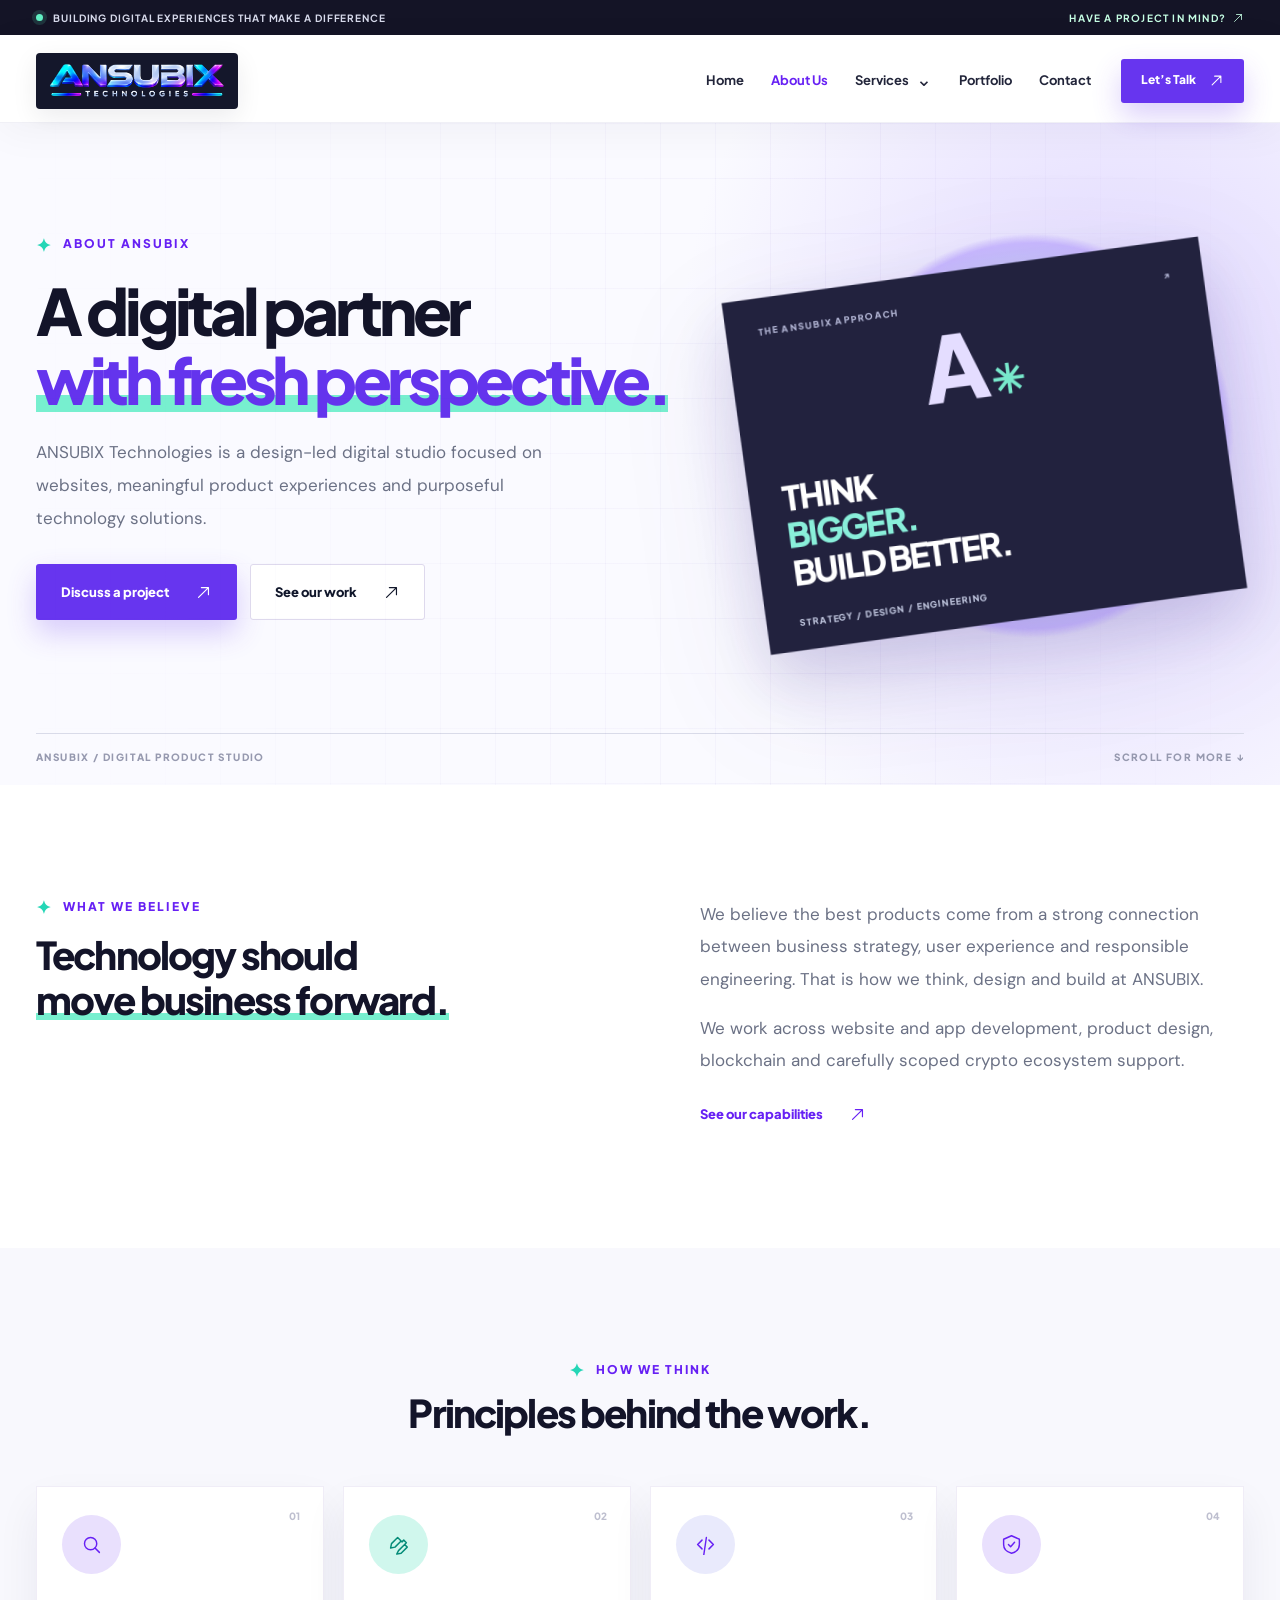
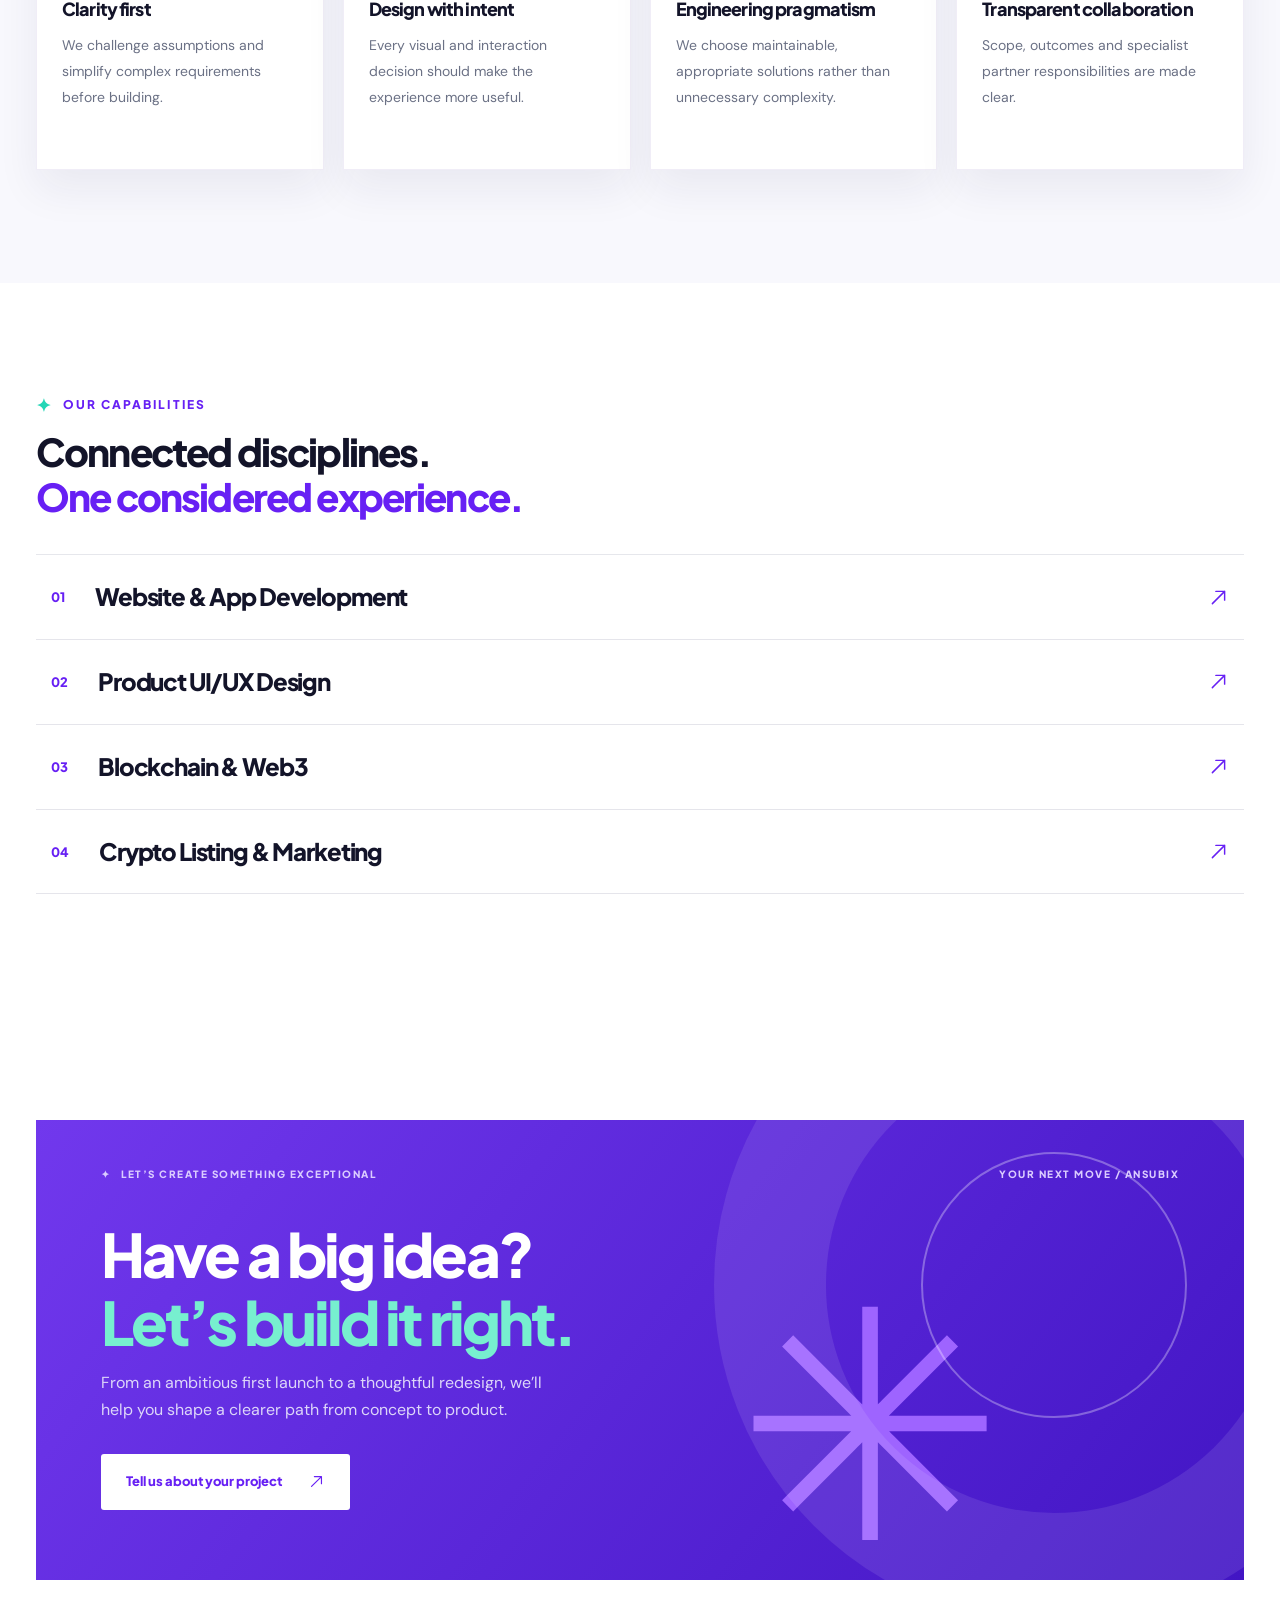
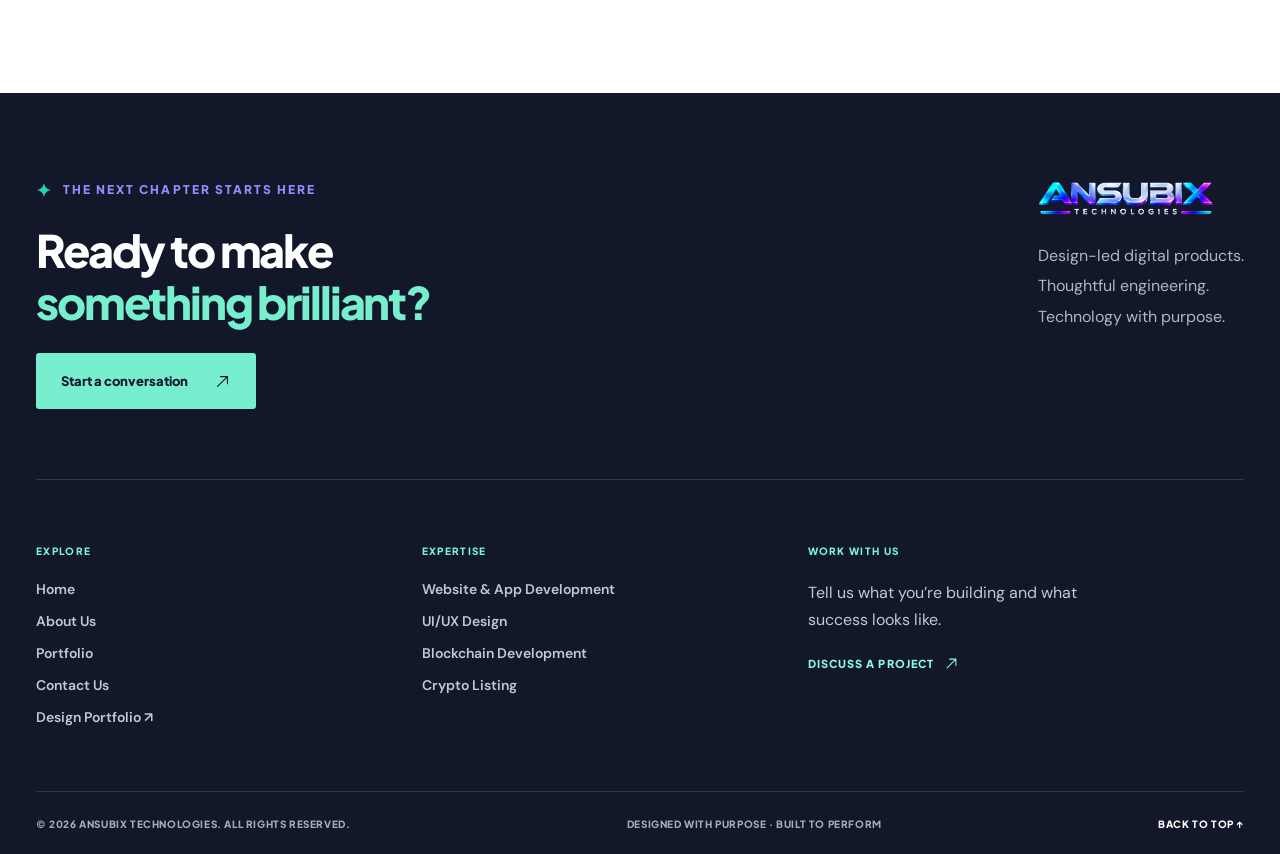
==== commit 9a83124c: "Add files via upload" ====
--- a/about.html
+++ b/about.html
@@ -1,2 +1,3 @@
-<!DOCTYPE html><html lang="en"><head><meta charset="UTF-8"><meta name="viewport" content="width=device-width, initial-scale=1"><meta name="theme-color" content="#f8f9fc"><meta name="description" content="Meet ANSUBIX Technologies, a design-led digital product studio combining strategic UI/UX, website and app development, and Web3 services."><meta property="og:type" content="website"><meta property="og:title" content="About Us | ANSUBIX Technologies"><meta property="og:description" content="Meet ANSUBIX Technologies, a design-led digital product studio combining strategic UI/UX, website and app development, and Web3 services."><meta property="og:url" content="https://ansubix.com/about.html"><meta name="twitter:card" content="summary"><link rel="canonical" href="https://ansubix.com/about.html"><link rel="icon" href="assets/images/brand-mark.svg" type="image/svg+xml"><link rel="preconnect" href="https://fonts.googleapis.com"><link rel="preconnect" href="https://fonts.gstatic.com" crossorigin><link href="https://fonts.googleapis.com/css2?family=DM+Sans:wght@400;500;600;700&family=Plus+Jakarta+Sans:wght@400;500;600;700;800&display=swap" rel="stylesheet"><link rel="stylesheet" href="assets/css/site.css"><title>About Us | ANSUBIX Technologies</title><script type="application/ld+json">{"@context":"https://schema.org","@type":"Organization","name":"ANSUBIX Technologies","url":"https://ansubix.com/"}</script></head><body data-page="about.html"><a class="skip-link" href="#main">Skip to content</a><div class="topbar"><div class="container topbar-inner"><span class="topbar-left"><b class="pulse"></b> BUILDING DIGITAL EXPERIENCES THAT MAKE A DIFFERENCE</span><a href="contact.html">HAVE A PROJECT IN MIND? <svg class="icon " viewBox="0 0 24 24" fill="none" stroke="currentColor" stroke-width="1.65" stroke-linecap="round" stroke-linejoin="round" aria-hidden="true"><path d="M5 19 19 5M9 5h10v10"/></svg></a></div></div>
-<header id="top" class="site-header"><div class="container nav-shell"><a class="brand" href="index.html" aria-label="ANSUBIX Technologies home"><img src="assets/images/ansubix-wordmark.png" alt="ANSUBIX TECHNOLOGIES" width="177" height="36"></a><nav class="nav-desktop" aria-label="Main navigation"><a class="" href="index.html">Home</a><a class="active" href="about.html">About Us</a><div class="has-submenu"><button class="submenu-trigger " type="button" aria-expanded="false" aria-controls="services-menu">Services <span class="chevron">⌄</span></button><div class="submenu" id="services-menu"><span class="submenu-caption">SOLUTIONS & EXPERTISE</span><a href="website-app-development.html" class="">Website & App Development <svg class="icon " viewBox="0 0 24 24" fill="none" stroke="currentColor" stroke-width="1.65" stroke-linecap="round" stroke-linejoin="round" aria-hidden="true"><path d="M5 19 19 5M9 5h10v10"/></svg></a><a href="ui-ux-design.html" class="">UI/UX Design <svg class="icon " viewBox="0 0 24 24" fill="none" stroke="currentColor" stroke-width="1.65" stroke-linecap="round" stroke-linejoin="round" aria-hidden="true"><path d="M5 19 19 5M9 5h10v10"/></svg></a><a href="blockchain-development.html" class="">Blockchain Development <svg class="icon " viewBox="0 0 24 24" fill="none" stroke="currentColor" stroke-width="1.65" stroke-linecap="round" stroke-linejoin="round" aria-hidden="true"><path d="M5 19 19 5M9 5h10v10"/></svg></a><a href="crypto-listing.html" class="">Crypto Listing <svg class="icon " viewBox="0 0 24 24" fill="none" stroke="currentColor" stroke-width="1.65" stroke-linecap="round" stroke-linejoin="round" aria-hidden="true"><path d="M5 19 19 5M9 5h10v10"/></svg></a></div></div><a class="" href="portfolio.html">Portfolio</a><a class="" href="contact.html">Contact</a></nav><a class="btn btn-nav" href="contact.html"><span>Let’s Talk</span><svg class="icon " viewBox="0 0 24 24" fill="none" stroke="currentColor" stroke-width="1.65" stroke-linecap="round" stroke-linejoin="round" aria-hidden="true"><path d="M5 19 19 5M9 5h10v10"/></svg></a><button class="menu-toggle" type="button" aria-label="Open navigation" aria-controls="mobile-navigation" aria-expanded="false"><span></span><span></span><span></span></button></div><nav class="nav-mobile" id="mobile-navigation" aria-label="Mobile navigation" hidden><a class="" href="index.html">Home<svg class="icon " viewBox="0 0 24 24" fill="none" stroke="currentColor" stroke-width="1.65" stroke-linecap="round" stroke-linejoin="round" aria-hidden="true"><path d="M5 19 19 5M9 5h10v10"/></svg></a><a class="active" href="about.html">About Us<svg class="icon " viewBox="0 0 24 24" fill="none" stroke="currentColor" stroke-width="1.65" stroke-linecap="round" stroke-linejoin="round" aria-hidden="true"><path d="M5 19 19 5M9 5h10v10"/></svg></a><a class="" href="website-app-development.html">Website & App Development<svg class="icon " viewBox="0 0 24 24" fill="none" stroke="currentColor" stroke-width="1.65" stroke-linecap="round" stroke-linejoin="round" aria-hidden="true"><path d="M5 19 19 5M9 5h10v10"/></svg></a><a class="" href="ui-ux-design.html">UI/UX Design<svg class="icon " viewBox="0 0 24 24" fill="none" stroke="currentColor" stroke-width="1.65" stroke-linecap="round" stroke-linejoin="round" aria-hidden="true"><path d="M5 19 19 5M9 5h10v10"/></svg></a><a class="" href="blockchain-development.html">Blockchain Development<svg class="icon " viewBox="0 0 24 24" fill="none" stroke="currentColor" stroke-width="1.65" stroke-linecap="round" stroke-linejoin="round" aria-hidden="true"><path d="M5 19 19 5M9 5h10v10"/></svg></a><a class="" href="crypto-listing.html">Crypto Listing<svg class="icon " viewBox="0 0 24 24" fill="none" stroke="currentColor" stroke-width="1.65" stroke-linecap="round" stroke-linejoin="round" aria-hidden="true"><path d="M5 19 19 5M9 5h10v10"/></svg></a><a class="" href="portfolio.html">Portfolio<svg class="icon " viewBox="0 0 24 24" fill="none" stroke="currentColor" stroke-width="1.65" stroke-linecap="round" stroke-linejoin="round" aria-hidden="true"><path d="M5 19 19 5M9 5h10v10"/></svg></a><a class="" href="contact.html">Contact Us<svg class="icon " viewBox="0 0 24 24" fill="none" stroke="currentColor" stroke-width="1.65" stroke-linecap="round" stroke-linejoin="round" aria-hidden="true"><path d="M5 19 19 5M9 5h10v10"/></svg></a></nav></header><main id="main"><section class="inner-hero"><div class="container inner-hero-grid"><div class="inner-hero-copy"><div class="eyebrow"><span class="four-star">✦</span> ABOUT ANSUBIX </div><h1>A digital partner<br><span class="marked">with fresh perspective.</span></h1><p>ANSUBIX Technologies is a design-led digital studio focused on websites, meaningful product experiences and purposeful technology solutions.</p><div class="inner-actions"><a class="btn btn-primary" href="contact.html"><span>Discuss a project</span><svg class="icon " viewBox="0 0 24 24" fill="none" stroke="currentColor" stroke-width="1.65" stroke-linecap="round" stroke-linejoin="round" aria-hidden="true"><path d="M5 19 19 5M9 5h10v10"/></svg></a><a class="btn btn-outline" href="portfolio.html"><span>See our work</span><svg class="icon " viewBox="0 0 24 24" fill="none" stroke="currentColor" stroke-width="1.65" stroke-linecap="round" stroke-linejoin="round" aria-hidden="true"><path d="M5 19 19 5M9 5h10v10"/></svg></a></div></div><div class="inner-art art-about"><div class="inner-bg-circle"></div><div class="art-interface art-interface-about"><div class="art-topline">THE ANSUBIX APPROACH <span>↗</span></div><div class="about-figure">A<span>✳</span></div><div class="about-art-words">THINK<br><em>BIGGER.</em><br>BUILD BETTER.</div><div class="about-art-bottom">STRATEGY / DESIGN / ENGINEERING</div></div></div></div><div class="container inner-hero-bottom"><span>ANSUBIX / DIGITAL PRODUCT STUDIO</span><span>SCROLL FOR MORE ↓</span></div></section><section class="section about-values"><div class="container about-values-grid"><div><div class="eyebrow"><span class="four-star">✦</span> WHAT WE BELIEVE </div><h2>Technology should<br><span class="mint-underline">move business forward.</span></h2></div><div><p>We believe the best products come from a strong connection between business strategy, user experience and responsible engineering. That is how we think, design and build at ANSUBIX.</p><p>We work across website and app development, product design, blockchain and carefully scoped crypto ecosystem support.</p><a class="btn btn-text" href="#capabilities"><span>See our capabilities</span><svg class="icon " viewBox="0 0 24 24" fill="none" stroke="currentColor" stroke-width="1.65" stroke-linecap="round" stroke-linejoin="round" aria-hidden="true"><path d="M5 19 19 5M9 5h10v10"/></svg></a></div></div></section><section class="section benefit-section"><div class="container"><div class="eyebrow"><span class="four-star">✦</span> HOW WE THINK </div><h2 class="center-title">Principles behind the work.</h2><div class="benefit-grid"><article class="benefit-card"><div class="benefit-icon"><svg class="icon " viewBox="0 0 24 24" fill="none" stroke="currentColor" stroke-width="1.65" stroke-linecap="round" stroke-linejoin="round" aria-hidden="true"><circle cx="11" cy="11" r="7"/><path d="m16 16 5 5"/></svg></div><h3>Clarity first</h3><p>We challenge assumptions and simplify complex requirements before building.</p><span class="benefit-no">01</span></article><article class="benefit-card"><div class="benefit-icon"><svg class="icon " viewBox="0 0 24 24" fill="none" stroke="currentColor" stroke-width="1.65" stroke-linecap="round" stroke-linejoin="round" aria-hidden="true"><path d="m12 19 7-7 3 3-7 7-5 1 2-4Zm7-7 2-2-3-3-2 2m-12 2 7-7 4 4-7 7-5 1 1-5Z"/></svg></div><h3>Design with intent</h3><p>Every visual and interaction decision should make the experience more useful.</p><span class="benefit-no">02</span></article><article class="benefit-card"><div class="benefit-icon"><svg class="icon " viewBox="0 0 24 24" fill="none" stroke="currentColor" stroke-width="1.65" stroke-linecap="round" stroke-linejoin="round" aria-hidden="true"><path d="m8 7-5 5 5 5m8-10 5 5-5 5m-3-13-3 20"/></svg></div><h3>Engineering pragmatism</h3><p>We choose maintainable, appropriate solutions rather than unnecessary complexity.</p><span class="benefit-no">03</span></article><article class="benefit-card"><div class="benefit-icon"><svg class="icon " viewBox="0 0 24 24" fill="none" stroke="currentColor" stroke-width="1.65" stroke-linecap="round" stroke-linejoin="round" aria-hidden="true"><path d="m12 2 9 4v6c0 5-3.5 8.5-9 10-5.5-1.5-9-5-9-10V6l9-4Z"/><path d="m8.5 12 2.5 2.5 4.5-5"/></svg></div><h3>Transparent collaboration</h3><p>Scope, outcomes and specialist partner responsibilities are made clear.</p><span class="benefit-no">04</span></article></div></div></section><section class="section about-capabilities" id="capabilities"><div class="container"><div class="capabilities-heading"><div class="eyebrow"><span class="four-star">✦</span> OUR CAPABILITIES </div><h2>Connected disciplines.<br><em>One considered experience.</em></h2></div><div class="capability-rows"><a href="website-app-development.html"><span>01</span><h3>Website & App Development</h3><svg class="icon " viewBox="0 0 24 24" fill="none" stroke="currentColor" stroke-width="1.65" stroke-linecap="round" stroke-linejoin="round" aria-hidden="true"><path d="M5 19 19 5M9 5h10v10"/></svg></a><a href="ui-ux-design.html"><span>02</span><h3>Product UI/UX Design</h3><svg class="icon " viewBox="0 0 24 24" fill="none" stroke="currentColor" stroke-width="1.65" stroke-linecap="round" stroke-linejoin="round" aria-hidden="true"><path d="M5 19 19 5M9 5h10v10"/></svg></a><a href="blockchain-development.html"><span>03</span><h3>Blockchain & Web3</h3><svg class="icon " viewBox="0 0 24 24" fill="none" stroke="currentColor" stroke-width="1.65" stroke-linecap="round" stroke-linejoin="round" aria-hidden="true"><path d="M5 19 19 5M9 5h10v10"/></svg></a><a href="crypto-listing.html"><span>04</span><h3>Crypto Listing & Marketing</h3><svg class="icon " viewBox="0 0 24 24" fill="none" stroke="currentColor" stroke-width="1.65" stroke-linecap="round" stroke-linejoin="round" aria-hidden="true"><path d="M5 19 19 5M9 5h10v10"/></svg></a></div></div></section><section class="section closing-block"><div class="container"><div class="closing-panel"><div class="closing-ring"></div><div class="closing-top"><span>✦ &nbsp; LET’S CREATE SOMETHING EXCEPTIONAL</span><span>YOUR NEXT MOVE / ANSUBIX</span></div><h2>Have a big idea?<br><em>Let’s build it right.</em></h2><p>From an ambitious first launch to a thoughtful redesign, we’ll help you shape a clearer path from concept to product.</p><a class="btn btn-white" href="contact.html"><span>Tell us about your project</span><svg class="icon " viewBox="0 0 24 24" fill="none" stroke="currentColor" stroke-width="1.65" stroke-linecap="round" stroke-linejoin="round" aria-hidden="true"><path d="M5 19 19 5M9 5h10v10"/></svg></a><span class="closing-decor">✳</span></div></div></section></main><footer class="footer"><div class="container"><div class="footer-top"><div class="footer-statement"><div class="eyebrow"><span class="four-star">✦</span> THE NEXT CHAPTER STARTS HERE </div><h2>Ready to make<br><em>something brilliant?</em></h2><a class="btn btn-mint" href="contact.html"><span>Start a conversation</span><svg class="icon " viewBox="0 0 24 24" fill="none" stroke="currentColor" stroke-width="1.65" stroke-linecap="round" stroke-linejoin="round" aria-hidden="true"><path d="M5 19 19 5M9 5h10v10"/></svg></a></div><div class="footer-brand"><div class="brand brand-footer"><img src="assets/images/ansubix-wordmark.png" width="200" height="40" alt="ANSUBIX Technologies"></div><p>Design-led digital products.<br>Thoughtful engineering.<br>Technology with purpose.</p></div></div><div class="footer-links"><div><b>EXPLORE</b><a href="index.html">Home</a><a href="about.html">About Us</a><a href="portfolio.html">Portfolio</a><a href="contact.html">Contact Us</a></div><div><b>EXPERTISE</b><a href="website-app-development.html">Website & App Development</a><a href="ui-ux-design.html">UI/UX Design</a><a href="blockchain-development.html">Blockchain Development</a><a href="crypto-listing.html">Crypto Listing</a></div><div class="footer-availability"><b>WORK WITH US</b><p>Tell us what you’re building and what success looks like.</p><a href="contact.html">DISCUSS A PROJECT <svg class="icon " viewBox="0 0 24 24" fill="none" stroke="currentColor" stroke-width="1.65" stroke-linecap="round" stroke-linejoin="round" aria-hidden="true"><path d="M5 19 19 5M9 5h10v10"/></svg></a></div></div><div class="footer-bottom"><span>© 2026 ANSUBIX TECHNOLOGIES. ALL RIGHTS RESERVED.</span><span>DESIGNED WITH PURPOSE · BUILT TO PERFORM</span><a href="#top">BACK TO TOP ↑</a></div></div></footer><script defer src="assets/js/site.js"></script></body></html>+<!DOCTYPE html>
+<html lang="en"><head><meta charset="utf-8"/><meta content="width=device-width, initial-scale=1" name="viewport"/><meta content="#f8f9fc" name="theme-color"/><meta content="Meet ANSUBIX Technologies, a design-led digital product studio combining strategic UI/UX, website and app development, and Web3 services." name="description"/><meta content="website" property="og:type"/><meta content="About Us | ANSUBIX Technologies" property="og:title"/><meta content="Meet ANSUBIX Technologies, a design-led digital product studio combining strategic UI/UX, website and app development, and Web3 services." property="og:description"/><meta content="https://ansubix.com/about.html" property="og:url"/><meta content="summary" name="twitter:card"/><link href="https://ansubix.com/about.html" rel="canonical"/><link href="assets/images/brand-mark.svg" rel="icon" type="image/svg+xml"/><link href="https://fonts.googleapis.com" rel="preconnect"/><link crossorigin="" href="https://fonts.gstatic.com" rel="preconnect"/><link href="https://fonts.googleapis.com/css2?family=DM+Sans:wght@400;500;600;700&amp;family=Plus+Jakarta+Sans:wght@400;500;600;700;800&amp;display=swap" rel="stylesheet"/><link href="assets/css/site.css" rel="stylesheet"/><title>About Us | ANSUBIX Technologies</title><script type="application/ld+json">{"@context":"https://schema.org","@type":"Organization","name":"ANSUBIX Technologies","url":"https://ansubix.com/"}</script><link href="assets/css/visual-v7.css" rel="stylesheet"/></head><body data-page="about.html"><a class="skip-link" href="#main">Skip to content</a><div class="topbar"><div class="container topbar-inner"><span class="topbar-left"><b class="pulse"></b> BUILDING DIGITAL EXPERIENCES THAT MAKE A DIFFERENCE</span><a href="contact.html">HAVE A PROJECT IN MIND? <svg aria-hidden="true" class="icon" fill="none" stroke="currentColor" stroke-linecap="round" stroke-linejoin="round" stroke-width="1.65" viewbox="0 0 24 24"><path d="M5 19 19 5M9 5h10v10"></path></svg></a></div></div>
+<header class="site-header" id="top"><div class="container nav-shell"><a aria-label="ANSUBIX Technologies home" class="brand" href="index.html"><img alt="ANSUBIX TECHNOLOGIES" height="36" src="assets/images/ansubix-wordmark.png" width="177"/></a><nav aria-label="Main navigation" class="nav-desktop"><a class="" href="index.html">Home</a><a class="active" href="about.html">About Us</a><div class="has-submenu"><button aria-controls="services-menu" aria-expanded="false" class="submenu-trigger" type="button">Services <span class="chevron">⌄</span></button><div class="submenu" id="services-menu"><span class="submenu-caption">SOLUTIONS &amp; EXPERTISE</span><a class="" href="website-app-development.html">Website &amp; App Development <svg aria-hidden="true" class="icon" fill="none" stroke="currentColor" stroke-linecap="round" stroke-linejoin="round" stroke-width="1.65" viewbox="0 0 24 24"><path d="M5 19 19 5M9 5h10v10"></path></svg></a><a class="" href="ui-ux-design.html">UI/UX Design <svg aria-hidden="true" class="icon" fill="none" stroke="currentColor" stroke-linecap="round" stroke-linejoin="round" stroke-width="1.65" viewbox="0 0 24 24"><path d="M5 19 19 5M9 5h10v10"></path></svg></a><a class="" href="blockchain-development.html">Blockchain Development <svg aria-hidden="true" class="icon" fill="none" stroke="currentColor" stroke-linecap="round" stroke-linejoin="round" stroke-width="1.65" viewbox="0 0 24 24"><path d="M5 19 19 5M9 5h10v10"></path></svg></a><a class="" href="crypto-listing.html">Crypto Listing <svg aria-hidden="true" class="icon" fill="none" stroke="currentColor" stroke-linecap="round" stroke-linejoin="round" stroke-width="1.65" viewbox="0 0 24 24"><path d="M5 19 19 5M9 5h10v10"></path></svg></a></div></div><a class="" href="portfolio.html">Portfolio</a><a class="" href="contact.html">Contact</a></nav><a class="btn btn-nav" href="contact.html"><span>Let’s Talk</span><svg aria-hidden="true" class="icon" fill="none" stroke="currentColor" stroke-linecap="round" stroke-linejoin="round" stroke-width="1.65" viewbox="0 0 24 24"><path d="M5 19 19 5M9 5h10v10"></path></svg></a><button aria-controls="mobile-navigation" aria-expanded="false" aria-label="Open navigation" class="menu-toggle" type="button"><span></span><span></span><span></span></button></div><nav aria-label="Mobile navigation" class="nav-mobile" hidden="" id="mobile-navigation"><a class="" href="index.html">Home<svg aria-hidden="true" class="icon" fill="none" stroke="currentColor" stroke-linecap="round" stroke-linejoin="round" stroke-width="1.65" viewbox="0 0 24 24"><path d="M5 19 19 5M9 5h10v10"></path></svg></a><a class="active" href="about.html">About Us<svg aria-hidden="true" class="icon" fill="none" stroke="currentColor" stroke-linecap="round" stroke-linejoin="round" stroke-width="1.65" viewbox="0 0 24 24"><path d="M5 19 19 5M9 5h10v10"></path></svg></a><a class="" href="website-app-development.html">Website &amp; App Development<svg aria-hidden="true" class="icon" fill="none" stroke="currentColor" stroke-linecap="round" stroke-linejoin="round" stroke-width="1.65" viewbox="0 0 24 24"><path d="M5 19 19 5M9 5h10v10"></path></svg></a><a class="" href="ui-ux-design.html">UI/UX Design<svg aria-hidden="true" class="icon" fill="none" stroke="currentColor" stroke-linecap="round" stroke-linejoin="round" stroke-width="1.65" viewbox="0 0 24 24"><path d="M5 19 19 5M9 5h10v10"></path></svg></a><a class="" href="blockchain-development.html">Blockchain Development<svg aria-hidden="true" class="icon" fill="none" stroke="currentColor" stroke-linecap="round" stroke-linejoin="round" stroke-width="1.65" viewbox="0 0 24 24"><path d="M5 19 19 5M9 5h10v10"></path></svg></a><a class="" href="crypto-listing.html">Crypto Listing<svg aria-hidden="true" class="icon" fill="none" stroke="currentColor" stroke-linecap="round" stroke-linejoin="round" stroke-width="1.65" viewbox="0 0 24 24"><path d="M5 19 19 5M9 5h10v10"></path></svg></a><a class="" href="portfolio.html">Portfolio<svg aria-hidden="true" class="icon" fill="none" stroke="currentColor" stroke-linecap="round" stroke-linejoin="round" stroke-width="1.65" viewbox="0 0 24 24"><path d="M5 19 19 5M9 5h10v10"></path></svg></a><a class="" href="contact.html">Contact Us<svg aria-hidden="true" class="icon" fill="none" stroke="currentColor" stroke-linecap="round" stroke-linejoin="round" stroke-width="1.65" viewbox="0 0 24 24"><path d="M5 19 19 5M9 5h10v10"></path></svg></a></nav></header><main id="main"><section class="inner-hero"><div class="container inner-hero-grid"><div class="inner-hero-copy"><div class="eyebrow"><span class="four-star">✦</span> ABOUT ANSUBIX </div><h1>A digital partner<br/><span class="marked">with fresh perspective.</span></h1><p>ANSUBIX Technologies is a design-led digital studio focused on websites, meaningful product experiences and purposeful technology solutions.</p><div class="inner-actions"><a class="btn btn-primary" href="contact.html"><span>Discuss a project</span><svg aria-hidden="true" class="icon" fill="none" stroke="currentColor" stroke-linecap="round" stroke-linejoin="round" stroke-width="1.65" viewbox="0 0 24 24"><path d="M5 19 19 5M9 5h10v10"></path></svg></a><a class="btn btn-outline" href="portfolio.html"><span>See our work</span><svg aria-hidden="true" class="icon" fill="none" stroke="currentColor" stroke-linecap="round" stroke-linejoin="round" stroke-width="1.65" viewbox="0 0 24 24"><path d="M5 19 19 5M9 5h10v10"></path></svg></a></div></div><div class="inner-art art-about"><div class="inner-bg-circle"></div><div class="art-interface art-interface-about"><div class="art-topline">THE ANSUBIX APPROACH <span>↗</span></div><div class="about-figure">A<span>✳</span></div><div class="about-art-words">THINK<br/><em>BIGGER.</em><br/>BUILD BETTER.</div><div class="about-art-bottom">STRATEGY / DESIGN / ENGINEERING</div></div></div></div><div class="container inner-hero-bottom"><span>ANSUBIX / DIGITAL PRODUCT STUDIO</span><span>SCROLL FOR MORE ↓</span></div></section><section class="section about-values"><div class="container about-values-grid"><div><div class="eyebrow"><span class="four-star">✦</span> WHAT WE BELIEVE </div><h2>Technology should<br/><span class="mint-underline">move business forward.</span></h2></div><div><p>We believe the best products come from a strong connection between business strategy, user experience and responsible engineering. That is how we think, design and build at ANSUBIX.</p><p>We work across website and app development, product design, blockchain and carefully scoped crypto ecosystem support.</p><a class="btn btn-text" href="#capabilities"><span>See our capabilities</span><svg aria-hidden="true" class="icon" fill="none" stroke="currentColor" stroke-linecap="round" stroke-linejoin="round" stroke-width="1.65" viewbox="0 0 24 24"><path d="M5 19 19 5M9 5h10v10"></path></svg></a></div></div></section><section class="section benefit-section"><div class="container"><div class="eyebrow"><span class="four-star">✦</span> HOW WE THINK </div><h2 class="center-title">Principles behind the work.</h2><div class="benefit-grid"><article class="benefit-card"><div class="benefit-icon"><svg aria-hidden="true" class="icon" fill="none" stroke="currentColor" stroke-linecap="round" stroke-linejoin="round" stroke-width="1.65" viewbox="0 0 24 24"><circle cx="11" cy="11" r="7"></circle><path d="m16 16 5 5"></path></svg></div><h3>Clarity first</h3><p>We challenge assumptions and simplify complex requirements before building.</p><span class="benefit-no">01</span></article><article class="benefit-card"><div class="benefit-icon"><svg aria-hidden="true" class="icon" fill="none" stroke="currentColor" stroke-linecap="round" stroke-linejoin="round" stroke-width="1.65" viewbox="0 0 24 24"><path d="m12 19 7-7 3 3-7 7-5 1 2-4Zm7-7 2-2-3-3-2 2m-12 2 7-7 4 4-7 7-5 1 1-5Z"></path></svg></div><h3>Design with intent</h3><p>Every visual and interaction decision should make the experience more useful.</p><span class="benefit-no">02</span></article><article class="benefit-card"><div class="benefit-icon"><svg aria-hidden="true" class="icon" fill="none" stroke="currentColor" stroke-linecap="round" stroke-linejoin="round" stroke-width="1.65" viewbox="0 0 24 24"><path d="m8 7-5 5 5 5m8-10 5 5-5 5m-3-13-3 20"></path></svg></div><h3>Engineering pragmatism</h3><p>We choose maintainable, appropriate solutions rather than unnecessary complexity.</p><span class="benefit-no">03</span></article><article class="benefit-card"><div class="benefit-icon"><svg aria-hidden="true" class="icon" fill="none" stroke="currentColor" stroke-linecap="round" stroke-linejoin="round" stroke-width="1.65" viewbox="0 0 24 24"><path d="m12 2 9 4v6c0 5-3.5 8.5-9 10-5.5-1.5-9-5-9-10V6l9-4Z"></path><path d="m8.5 12 2.5 2.5 4.5-5"></path></svg></div><h3>Transparent collaboration</h3><p>Scope, outcomes and specialist partner responsibilities are made clear.</p><span class="benefit-no">04</span></article></div></div></section><section class="section about-capabilities" id="capabilities"><div class="container"><div class="capabilities-heading"><div class="eyebrow"><span class="four-star">✦</span> OUR CAPABILITIES </div><h2>Connected disciplines.<br/><em>One considered experience.</em></h2></div><div class="capability-rows"><a href="website-app-development.html"><span>01</span><h3>Website &amp; App Development</h3><svg aria-hidden="true" class="icon" fill="none" stroke="currentColor" stroke-linecap="round" stroke-linejoin="round" stroke-width="1.65" viewbox="0 0 24 24"><path d="M5 19 19 5M9 5h10v10"></path></svg></a><a href="ui-ux-design.html"><span>02</span><h3>Product UI/UX Design</h3><svg aria-hidden="true" class="icon" fill="none" stroke="currentColor" stroke-linecap="round" stroke-linejoin="round" stroke-width="1.65" viewbox="0 0 24 24"><path d="M5 19 19 5M9 5h10v10"></path></svg></a><a href="blockchain-development.html"><span>03</span><h3>Blockchain &amp; Web3</h3><svg aria-hidden="true" class="icon" fill="none" stroke="currentColor" stroke-linecap="round" stroke-linejoin="round" stroke-width="1.65" viewbox="0 0 24 24"><path d="M5 19 19 5M9 5h10v10"></path></svg></a><a href="crypto-listing.html"><span>04</span><h3>Crypto Listing &amp; Marketing</h3><svg aria-hidden="true" class="icon" fill="none" stroke="currentColor" stroke-linecap="round" stroke-linejoin="round" stroke-width="1.65" viewbox="0 0 24 24"><path d="M5 19 19 5M9 5h10v10"></path></svg></a></div></div></section><section class="section closing-block"><div class="container"><div class="closing-panel"><div class="closing-ring"></div><div class="closing-top"><span>✦   LET’S CREATE SOMETHING EXCEPTIONAL</span><span>YOUR NEXT MOVE / ANSUBIX</span></div><h2>Have a big idea?<br/><em>Let’s build it right.</em></h2><p>From an ambitious first launch to a thoughtful redesign, we’ll help you shape a clearer path from concept to product.</p><a class="btn btn-white" href="contact.html"><span>Tell us about your project</span><svg aria-hidden="true" class="icon" fill="none" stroke="currentColor" stroke-linecap="round" stroke-linejoin="round" stroke-width="1.65" viewbox="0 0 24 24"><path d="M5 19 19 5M9 5h10v10"></path></svg></a><span class="closing-decor">✳</span></div></div></section></main><footer class="footer"><div class="container"><div class="footer-top"><div class="footer-statement"><div class="eyebrow"><span class="four-star">✦</span> THE NEXT CHAPTER STARTS HERE </div><h2>Ready to make<br/><em>something brilliant?</em></h2><a class="btn btn-mint" href="contact.html"><span>Start a conversation</span><svg aria-hidden="true" class="icon" fill="none" stroke="currentColor" stroke-linecap="round" stroke-linejoin="round" stroke-width="1.65" viewbox="0 0 24 24"><path d="M5 19 19 5M9 5h10v10"></path></svg></a></div><div class="footer-brand"><div class="brand brand-footer"><img alt="ANSUBIX Technologies" height="40" src="assets/images/ansubix-wordmark.png" width="200"/></div><p>Design-led digital products.<br/>Thoughtful engineering.<br/>Technology with purpose.</p></div></div><div class="footer-links"><div><b>EXPLORE</b><a href="index.html">Home</a><a href="about.html">About Us</a><a href="portfolio.html">Portfolio</a><a href="contact.html">Contact Us</a><a href="https://www.behance.net/mangat" rel="noopener noreferrer" target="_blank">Design Portfolio ↗</a></div><div><b>EXPERTISE</b><a href="website-app-development.html">Website &amp; App Development</a><a href="ui-ux-design.html">UI/UX Design</a><a href="blockchain-development.html">Blockchain Development</a><a href="crypto-listing.html">Crypto Listing</a></div><div class="footer-availability"><b>WORK WITH US</b><p>Tell us what you’re building and what success looks like.</p><a href="contact.html">DISCUSS A PROJECT <svg aria-hidden="true" class="icon" fill="none" stroke="currentColor" stroke-linecap="round" stroke-linejoin="round" stroke-width="1.65" viewbox="0 0 24 24"><path d="M5 19 19 5M9 5h10v10"></path></svg></a></div></div><div class="footer-bottom"><span>© 2026 ANSUBIX TECHNOLOGIES. ALL RIGHTS RESERVED.</span><span>DESIGNED WITH PURPOSE · BUILT TO PERFORM</span><a href="#top">BACK TO TOP ↑</a></div></div></footer><script defer="" src="assets/js/site.js"></script></body></html>
--- a/assets/css/visual-v7.css
+++ b/assets/css/visual-v7.css
@@ -0,0 +1,40 @@
+
+/* ANSUBIX V7 visual layer – original design inspired by clean editorial agency layouts */
+:root{--v7-ink:#131429;--v7-violet:#6735ef;--v7-mint:#b6f8d9;--v7-lilac:#ebe5ff;--v7-paper:#f8f8fd}
+html{scroll-behavior:smooth}body{background:#fbfbfe;color:var(--v7-ink)}
+::selection{background:#c6f9df;color:#1d1831}
+.container{max-width:1408px}
+.site-header{box-shadow:0 9px 40px rgba(20,17,54,.045)}.nav-shell{min-height:91px}.brand img{width:176px;height:auto}
+.topbar{background:#141426}.topbar a{color:#C6FFE4}.topbar-left{letter-spacing:.09em}
+.btn-primary,.btn-nav{background:#6735ef;box-shadow:0 13px 29px rgba(103,53,239,.24);transition:transform .25s,box-shadow .25s}.btn-primary:hover,.btn-nav:hover{transform:translateY(-4px);box-shadow:0 19px 35px rgba(103,53,239,.31)}
+.btn-outline{background:#fff;border-color:#ded9ed}.btn-outline:hover{background:#e9fff2;border-color:#a0dfbb}
+.hero-home{background:radial-gradient(ellipse 55% 100% at 98% 39%,#e4dcff 0%,transparent 70%),radial-gradient(ellipse 32% 56% at 54% 79%,#e5fff2 0%,transparent 75%),#fafaff;position:relative;isolation:isolate;overflow:hidden}
+.hero-home:before{content:'';position:absolute;inset:0;background-image:linear-gradient(rgba(102,73,154,.048) 1px,transparent 1px),linear-gradient(90deg,rgba(102,73,154,.048) 1px,transparent 1px);background-size:57px 57px;mask-image:linear-gradient(90deg,transparent,black 40%,transparent);pointer-events:none}
+.hero-home:after{content:'✳';position:absolute;color:#6936ed;opacity:.13;font-size:230px;line-height:1;top:-95px;left:-48px;pointer-events:none}
+.hero-layout{display:grid;grid-template-columns:minmax(0,.95fr) minmax(0,1.05fr);min-height:706px;align-items:center;gap:20px;position:relative;padding-block:57px 65px}
+.hero-text{position:relative;z-index:2;max-width:665px}.hero-home .eyebrow{color:#6432de;font-weight:800;letter-spacing:.13em}.hero-home .eyebrow-extra{color:#76748c;letter-spacing:.08em}
+.hero-home h1{font-size:clamp(60px,5.9vw,104px);line-height:1.07;letter-spacing:-.078em;margin:28px 0 25px;color:#15152B;font-weight:800}
+.hero-home h1 .marked{position:relative;color:#6433ed;white-space:nowrap}.hero-home h1 .marked:after{content:'';position:absolute;left:4px;right:-2px;bottom:-12px;height:17px;transform:skewX(-12deg);background:#A8F7CE;z-index:-1}
+.hero-description{font-size:clamp(16px,1.17vw,19px);line-height:1.82;max-width:555px;color:#66647b}.hero-actions{margin-top:33px;gap:13px}.hero-actions .btn{min-height:55px;padding-inline:23px}.hero-keywords{margin-top:57px;font-size:11px;letter-spacing:.11em;color:#454360;font-weight:800;gap:12px}
+.v7-hero-art{min-height:635px;position:relative;display:flex;align-items:center;justify-content:center;margin-right:-80px;margin-left:-35px;transform:translateX(10px)}.v7-hero-art>img{width:min(109%,840px);max-width:none;height:auto;display:block;filter:drop-shadow(0 18px 31px rgba(67,33,141,.07));animation:v7-float 7s ease-in-out infinite}
+.v7-hero-sticker{position:absolute;right:4%;bottom:8%;width:120px;height:120px;background:#C3FFE2;color:#27125B;border:3px solid #fff;border-radius:50%;font-weight:800;letter-spacing:-.03em;line-height:1.14;display:flex;justify-content:center;flex-direction:column;text-align:center;transform:rotate(12deg);font-size:16px;box-shadow:0 17px 35px #472b8e2a;pointer-events:none}.v7-hero-sticker span:not(.asterisk){font-size:12px;letter-spacing:.02em}.v7-hero-sticker .asterisk{position:absolute;bottom:7px;right:14px;color:#6735ef;font-size:26px}
+@keyframes v7-float{0%,100%{transform:translateY(0)}50%{transform:translateY(-12px)}}
+.capability-bar{background:#16142B}.cap-inner{padding-block:22px}.cap-inner strong{font-size:15px;letter-spacing:.02em}.cap-inner b{color:#a7f9d4}
+.section{padding-block:113px}.services-block{background:#f7f8fc}.services-title h2,.v7-featured-heading h2{letter-spacing:-.057em;line-height:1.16}.services-grid{gap:15px}.service-card{box-shadow:0 16px 46px rgba(37,22,71,.07);border:1px solid #efedf4;min-height:339px;transition:transform .3s,box-shadow .3s}.service-card:hover{transform:translateY(-9px);box-shadow:0 26px 48px rgba(50,31,99,.13)}.service-featured{box-shadow:0 20px 46px rgba(98,36,223,.21)}.service-featured:hover{box-shadow:0 27px 56px rgba(98,36,223,.27)}
+/* Curated portfolio, with verified Behance destinations and separately designed editorial cards */
+.v7-featured{background:#fff;overflow:hidden}.v7-section-top{display:flex;align-items:center;justify-content:space-between;gap:15px;margin-bottom:29px;font-size:11px;font-weight:800;letter-spacing:.14em;color:#8c899a}.v7-kicker{font-size:12px;font-weight:800;letter-spacing:.15em;color:#6b38ed}.v7-featured-heading{display:grid;grid-template-columns:1.25fr .75fr;gap:45px;align-items:end;margin-bottom:46px}.v7-featured-heading h2{font-size:clamp(42px,4.7vw,74px);font-weight:800;color:#181629;margin:0}.v7-featured-heading h2 em{font-style:normal;color:#6634ed}.v7-featured-heading h2 span{background:linear-gradient(transparent 73%,#aaf9d8 73%)}.v7-featured-heading>div{max-width:416px;justify-self:end}.v7-featured-heading p{font-size:16px;line-height:1.85;color:#68687b;margin:0 0 23px}.v7-text-link{color:#6230e8;font-size:14px;text-decoration:none;font-weight:800;display:inline-flex;gap:30px;align-items:center;padding-bottom:8px;border-bottom:1px solid #a99de8}.v7-text-link b{font-size:23px}
+.v7-project-grid{display:grid;grid-template-columns:repeat(3,minmax(0,1fr));gap:26px}.v7-project{min-width:0}.v7-project-link{display:block;color:inherit;text-decoration:none}.v7-project-art{position:relative;overflow:hidden;aspect-ratio:1.28/1;background:#eee8fa;border-radius:9px;isolation:isolate;box-shadow:0 16px 34px rgba(30,25,63,.08)}.v7-project-art>img{width:100%;height:100%;object-fit:cover;display:block;transition:transform .65s cubic-bezier(.2,.75,.2,1)}.v7-project-link:hover .v7-project-art>img{transform:scale(1.067)}.v7-project-open{position:absolute;right:19px;top:17px;width:52px;height:52px;background:#fff;color:#6231e8;display:grid;place-items:center;border-radius:50%;font-size:27px;box-shadow:0 13px 28px #21143d29;transform:translateY(-5px);opacity:0;transition:.28s}.v7-project-link:hover .v7-project-open,.v7-project-link:focus-visible .v7-project-open{transform:translateY(0);opacity:1}.v7-art-credit{position:absolute;bottom:14px;left:16px;font-size:9px;letter-spacing:.12em;font-weight:800;background:rgba(255,255,255,.92);color:#39314d;border-radius:2px;padding:8px 10px}
+.v7-project-caption{padding:22px 4px 9px}.v7-project-category{font-size:11px;font-weight:800;letter-spacing:.09em;color:#6d3bee;text-transform:uppercase}.v7-project-caption h3{font-size:clamp(21px,1.7vw,27px);line-height:1.33;color:#17172b;letter-spacing:-.04em;margin:11px 0 8px}.v7-project-caption p{font-size:14px;line-height:1.7;color:#78768a;max-width:440px;min-height:72px}.v7-project-action{display:inline-flex;gap:23px;align-items:center;font-size:12px;font-weight:800;color:#4c24c4;letter-spacing:.04em;text-transform:uppercase}.v7-project-action b{font-size:21px}.v7-source-notice{display:flex;gap:15px;align-items:flex-start;border-top:1px solid #e9e7f0;margin-top:52px;padding-top:21px;color:#868498;max-width:1100px}.v7-source-notice>span{flex:none;color:#6540ee;font-size:20px}.v7-source-notice p{font-size:12px;line-height:1.7;margin:0}.v7-source-notice strong{color:#4b4966}
+.v7-portfolio-main{background:linear-gradient(165deg,#ffffff,#f7f5ff 70%,#fff)}.v7-portfolio-grid{row-gap:59px}.v7-portfolio-grid .v7-project-art{aspect-ratio:1.37/1}.v7-portfolio-grid .v7-project-caption p{min-height:70px}.v7-filters{display:flex;flex-wrap:wrap;gap:9px;margin:0 0 35px}.v7-filters button{border:1px solid #e7e2f0;border-radius:99px;background:#fff;color:#4a4860;font:inherit;font-size:13px;font-weight:700;padding:11px 21px;cursor:pointer;transition:.2s}.v7-filters button span{font-size:10px;margin-left:7px;opacity:.6}.v7-filters button.is-active,.v7-filters button:hover{background:#6735ef;border-color:#6735ef;color:#fff}.v7-project[hidden]{display:none!important}
+.v7-dark-showcase{background:#14152b;overflow:hidden}.v7-dark-showcase-inner{display:grid;grid-template-columns:1.3fr .7fr;align-items:center;gap:40px;min-height:480px}.v7-dark-showcase .v7-kicker{color:#b5f9d9}.v7-dark-showcase h2{font-size:clamp(44px,4.8vw,70px);line-height:1.1;letter-spacing:-.05em;color:#fff;margin:24px 0}.v7-dark-showcase h2 em{font-style:normal;color:#b4fbd8}.v7-dark-showcase p{color:#c4c4d6;line-height:1.8;max-width:600px;margin-bottom:27px}.v7-dark-sphere{height:420px;position:relative;display:grid;place-items:center;color:white;text-align:center}.v7-dark-sphere:before{content:'';position:absolute;border-radius:50%;width:330px;height:330px;background:#6131e5;box-shadow:0 0 0 45px #6e46fa26,0 0 0 95px #785afa12}.v7-dark-sphere .v7-dark-orbit{position:absolute;width:235px;height:235px;border:1px solid #c1ffdb;border-radius:50%;transform:rotate(-24deg)}.v7-dark-sphere span{position:relative;z-index:1;font-weight:800;font-size:36px;line-height:1.2;letter-spacing:-.07em}.v7-dark-sphere b{position:absolute;color:#a3ffce;right:11%;top:19%;font-size:70px}
+/* Service and informational pages: stronger consistent art direction */
+.inner-hero{background:radial-gradient(ellipse 39% 90% at 88% 40%,#e0d7ff 0%,transparent 90%),#fafaff;position:relative;overflow:hidden}.inner-hero:before{content:'';position:absolute;inset:0;background-image:linear-gradient(rgba(92,55,184,.045) 1px,transparent 1px),linear-gradient(90deg,rgba(92,55,184,.045) 1px,transparent 1px);background-size:55px 55px;mask-image:linear-gradient(90deg,transparent,black 65%,transparent);pointer-events:none}.inner-hero-grid{min-height:610px;gap:65px}.inner-hero h1{font-size:clamp(54px,5vw,86px);line-height:1.08;letter-spacing:-.067em}.inner-hero h1 .marked{color:#6434ed}.inner-art{filter:drop-shadow(0 38px 54px rgba(58,34,128,.11));transform:rotate(-3deg);transition:transform .45s}.inner-art:hover{transform:rotate(0)}.inner-bg-circle{background:radial-gradient(circle,#b1f5d3 15%,#c7b7fd 62%,transparent 65%)}
+.art-interface{box-shadow:0 26px 56px #3b2f8a23}.benefit-section{background:#f8f8fd}.benefit-card{box-shadow:0 20px 40px #241e5011;border:1px solid #f0edf7;transition:transform .25s}.benefit-card:hover{transform:translateY(-7px)}.detail-section{background:#fff}.story-block{background:#fff}.standards-block{background:#f6f6fb}
+.contact-hero{background:radial-gradient(ellipse 44% 73% at 26% 24%,#E8E1FF 0%,transparent 75%),#fafaff}.contact-card{box-shadow:0 30px 80px rgba(46,29,90,.13);border:1px solid #ede9fa}.closing-panel{background:linear-gradient(128deg,#7138ed,#4215c4)}
+/* Focus + motion settings */
+a:focus-visible,button:focus-visible{outline:3px solid #38c9a0;outline-offset:4px}
+@media(max-width:1250px){.hero-layout{grid-template-columns:1fr 1fr}.v7-hero-art{min-height:520px;margin-right:-50px;margin-left:-35px}.v7-hero-sticker{width:98px;height:98px;font-size:13px}.hero-home h1{font-size:clamp(59px,6.2vw,88px)}.v7-project-grid{gap:18px}.v7-project-caption h3{font-size:22px}}
+@media(max-width:1050px){.hero-layout{grid-template-columns:1fr 1fr;gap:5px;min-height:580px}.hero-home h1{font-size:clamp(50px,6.5vw,68px)}.hero-description{font-size:15px;line-height:1.7}.v7-hero-art{min-height:470px;margin-inline:-20px}.hero-keywords{margin-top:30px}.hero-home .eyebrow-extra{display:none}.v7-featured-heading{grid-template-columns:1fr .8fr;gap:15px}.v7-project-grid{grid-template-columns:repeat(2,minmax(0,1fr));gap:25px}.v7-project-caption p{min-height:0}.inner-hero-grid{gap:22px}}
+@media(max-width:700px){.nav-shell{min-height:73px}.brand img{width:153px}.hero-layout{display:flex;flex-direction:column;min-height:0;padding-top:59px;padding-bottom:22px;gap:0}.hero-home .eyebrow{font-size:10px;letter-spacing:.1em}.hero-home h1{font-size:clamp(47px,10.6vw,72px);letter-spacing:-.073em;margin:25px 0 19px}.hero-description{font-size:15px;max-width:520px}.hero-actions{display:flex;flex-wrap:wrap;gap:10px;margin-top:27px}.hero-actions .btn{padding-inline:18px;min-height:51px;font-size:12px}.hero-keywords{gap:9px;flex-wrap:wrap;line-height:1.7;margin-top:31px}.hero-keywords span{font-size:9px}.v7-hero-art{width:100%;min-height:0;margin:9px auto -24px;transform:none}.v7-hero-art>img{width:112%;margin-left:-6%}.v7-hero-sticker{right:2%;bottom:12%;width:81px;height:81px;font-size:11px;border-width:2px}.v7-hero-sticker span:not(.asterisk){font-size:9px}.v7-hero-sticker .asterisk{font-size:18px;bottom:4px;right:8px}.hero-home:after{font-size:150px;top:-49px}.section{padding-block:78px}.v7-section-top{font-size:9px;letter-spacing:.06em}.v7-kicker{font-size:10px}.v7-featured-heading{display:block;margin-bottom:28px}.v7-featured-heading h2{font-size:clamp(37px,9vw,60px);margin-bottom:20px}.v7-featured-heading>div{max-width:100%}.v7-featured-heading p{font-size:14px;margin-bottom:13px}.v7-project-grid{grid-template-columns:1fr;gap:34px}.v7-project-art{aspect-ratio:1.33/1}.v7-project-caption{padding-top:17px}.v7-project-caption h3{font-size:22px}.v7-project-caption p{min-height:0}.v7-project-open{width:39px;height:39px;font-size:21px;opacity:1;transform:none}.v7-art-credit{font-size:8px;padding:6px 7px}.v7-portfolio-grid{row-gap:34px}.v7-filters{gap:7px}.v7-filters button{padding:9px 13px;font-size:12px}.v7-dark-showcase-inner{grid-template-columns:1fr;min-height:0;padding-top:73px;gap:12px}.v7-dark-sphere{height:285px}.v7-dark-sphere:before{width:220px;height:220px}.v7-dark-sphere .v7-dark-orbit{width:150px;height:150px}.v7-dark-sphere span{font-size:26px}.v7-dark-sphere b{right:17%;top:12%;font-size:45px}.inner-hero-grid{display:flex;flex-direction:column;padding-top:68px;padding-bottom:12px;min-height:0}.inner-hero h1{font-size:clamp(45px,9vw,72px)}.inner-art{width:100%;min-height:330px;transform:rotate(0)}.v7-source-notice{margin-top:35px}.v7-source-notice p{font-size:11px}}
+@media(max-width:360px){.hero-home h1{font-size:44px}.hero-actions .btn{padding-inline:13px}.hero-keywords{font-size:8px}.v7-hero-art{margin-top:25px}.v7-project-caption h3{font-size:21px}.v7-project-art{aspect-ratio:1.2/1}.v7-featured-heading h2{font-size:36px}}
+@media(prefers-reduced-motion:reduce){.v7-hero-art>img{animation:none}.inner-art,.btn-primary,.v7-project-art>img,.service-card{transition:none}}
